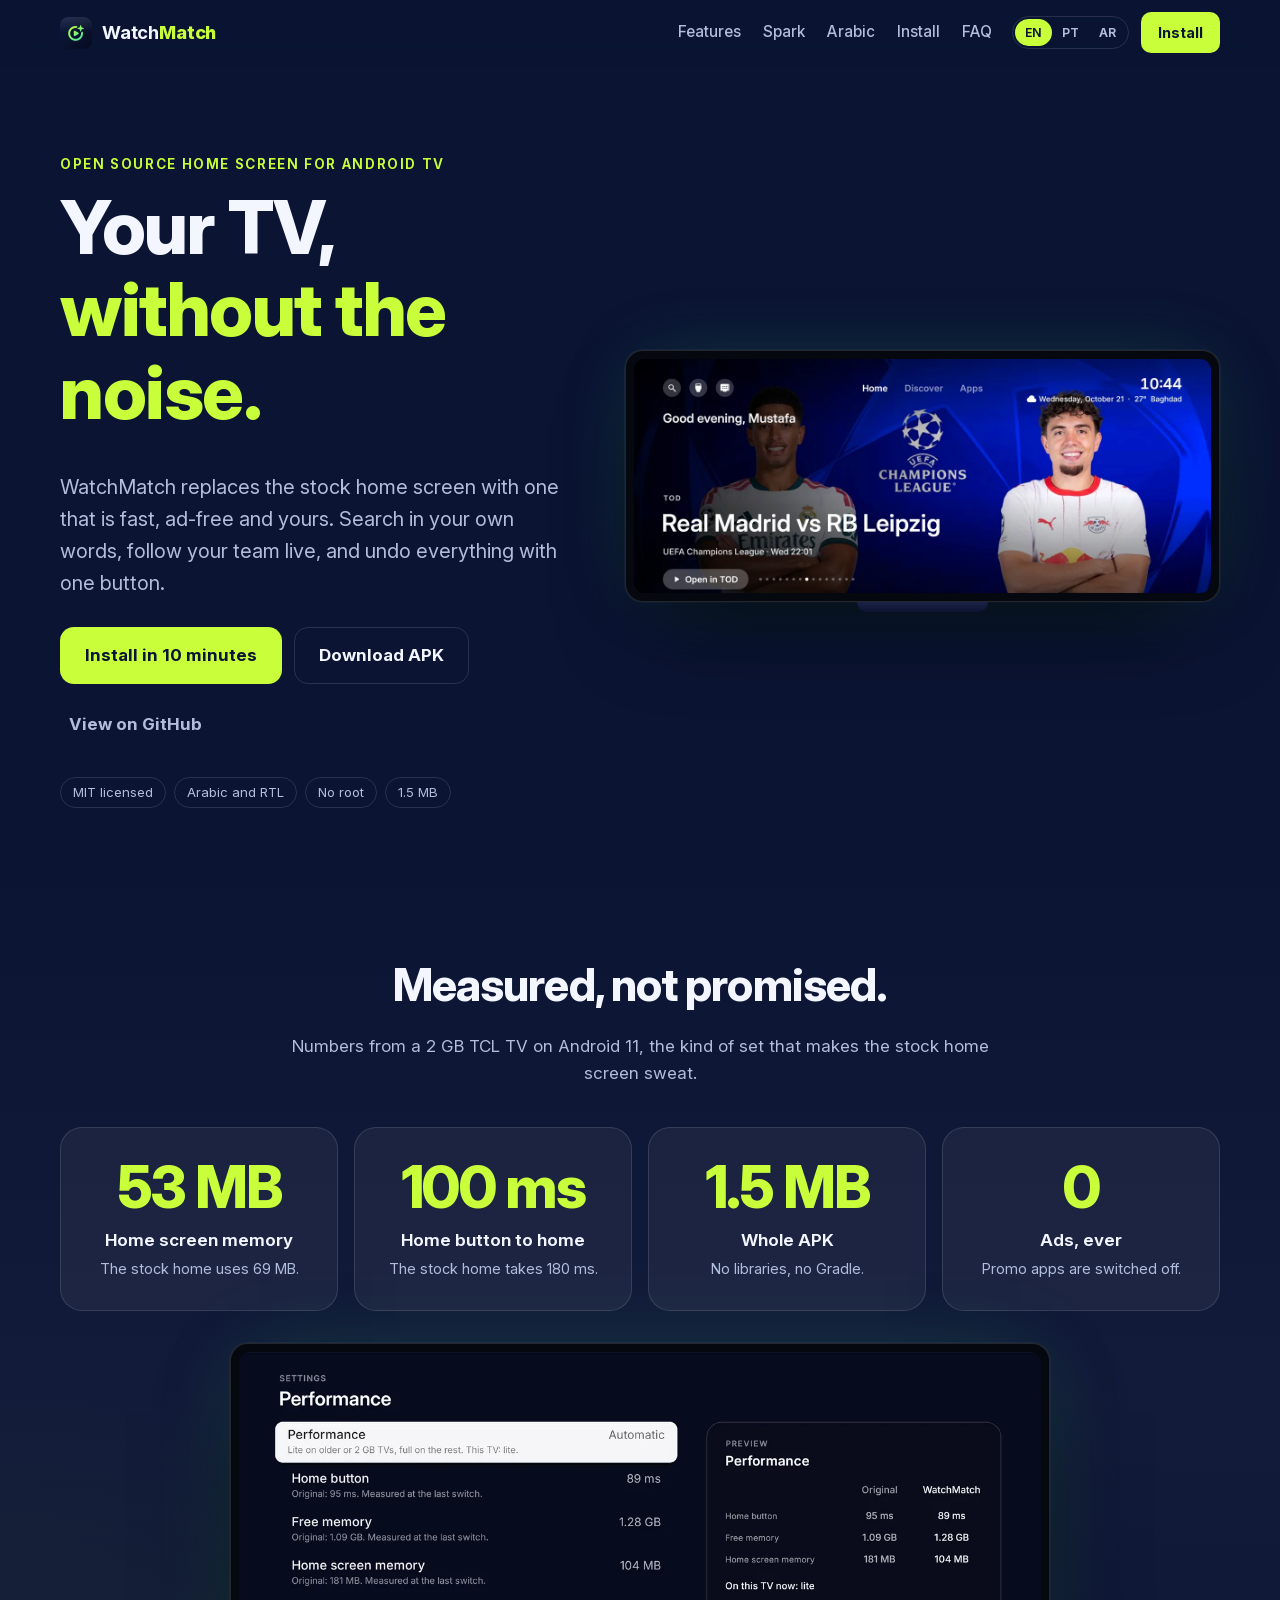
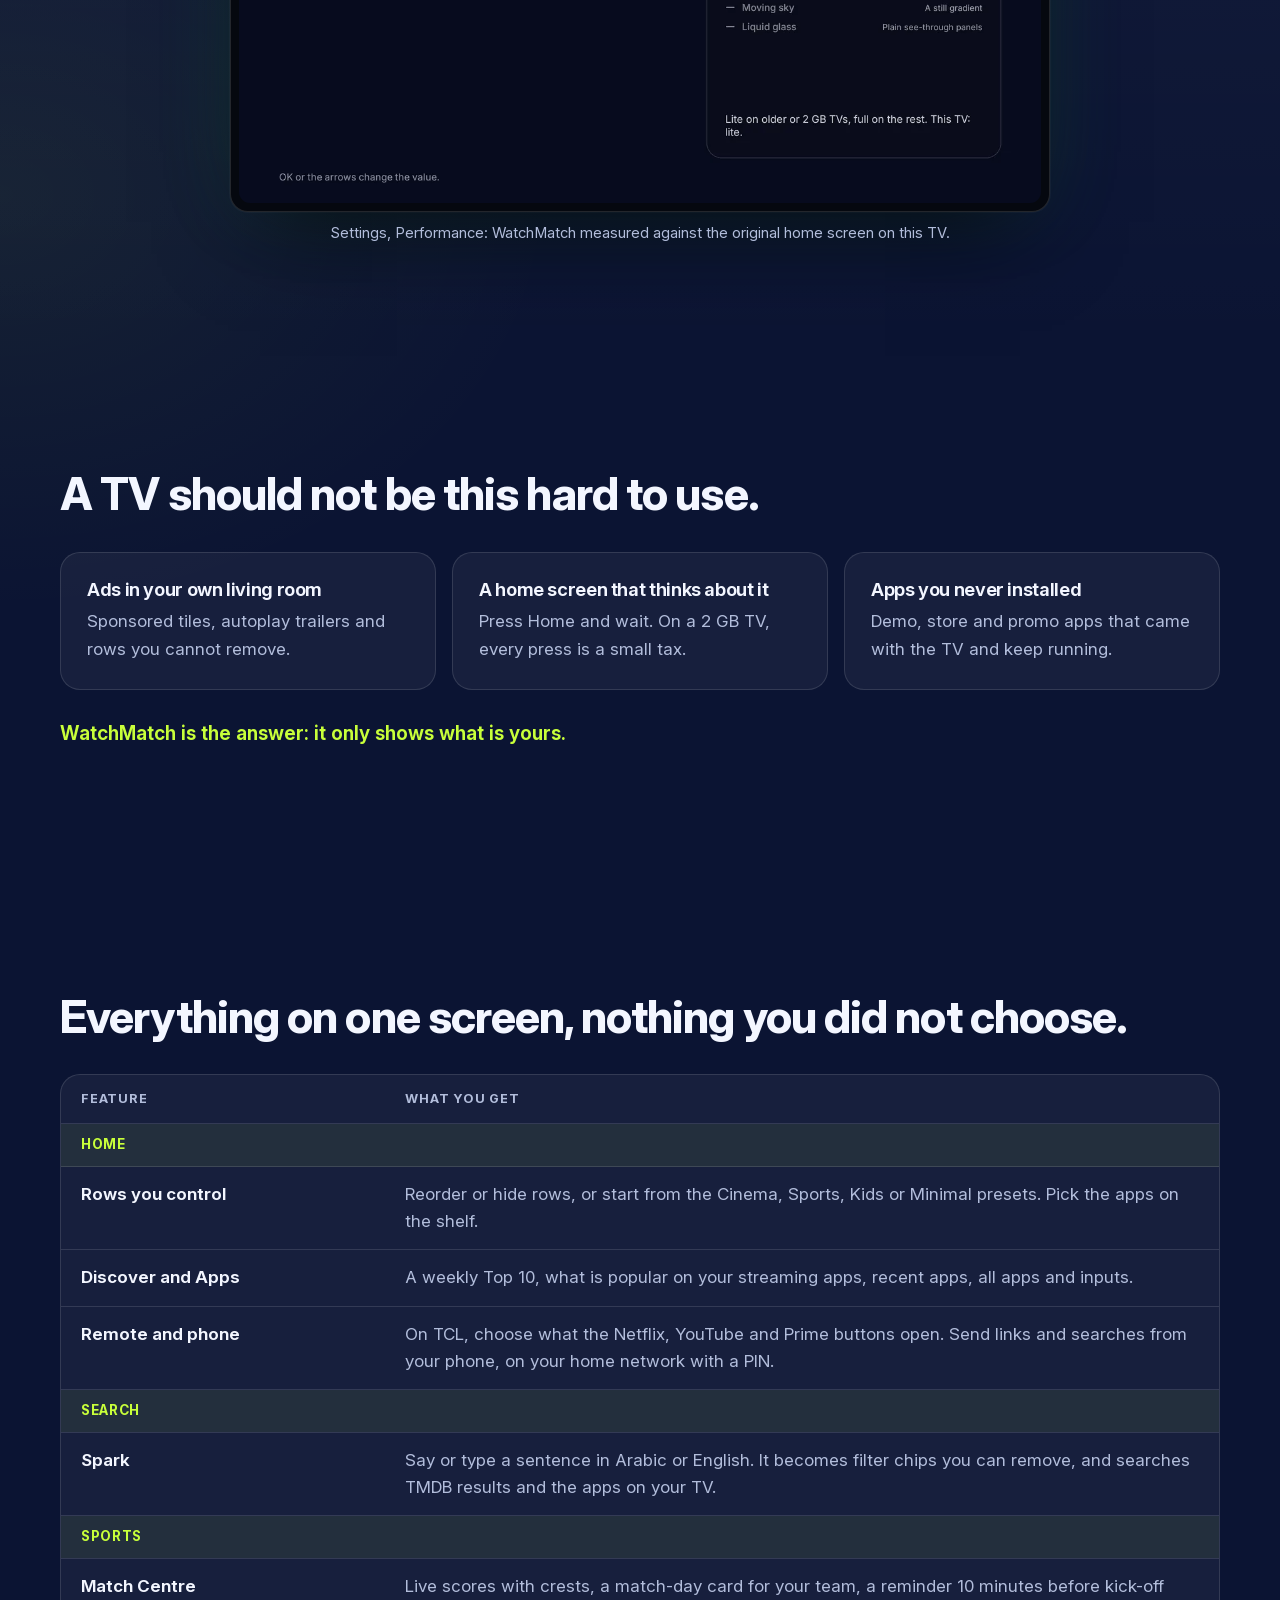
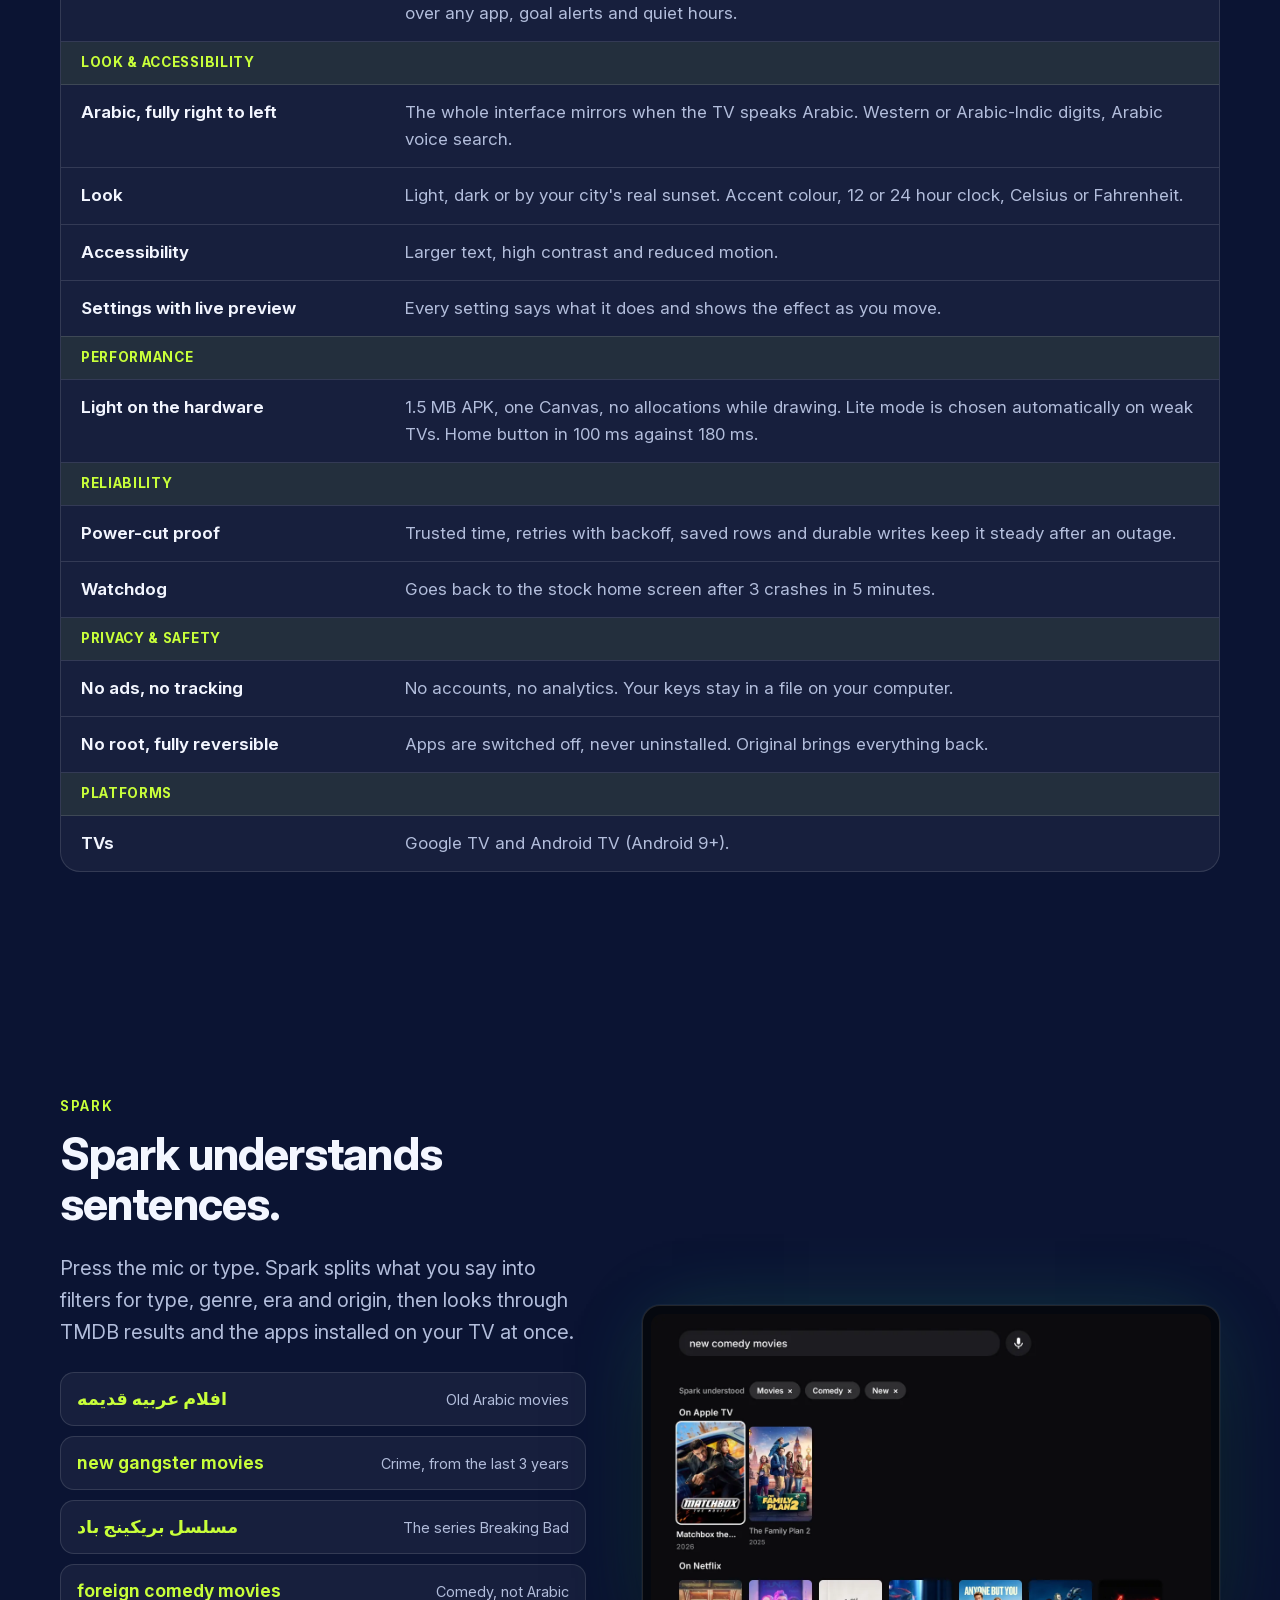
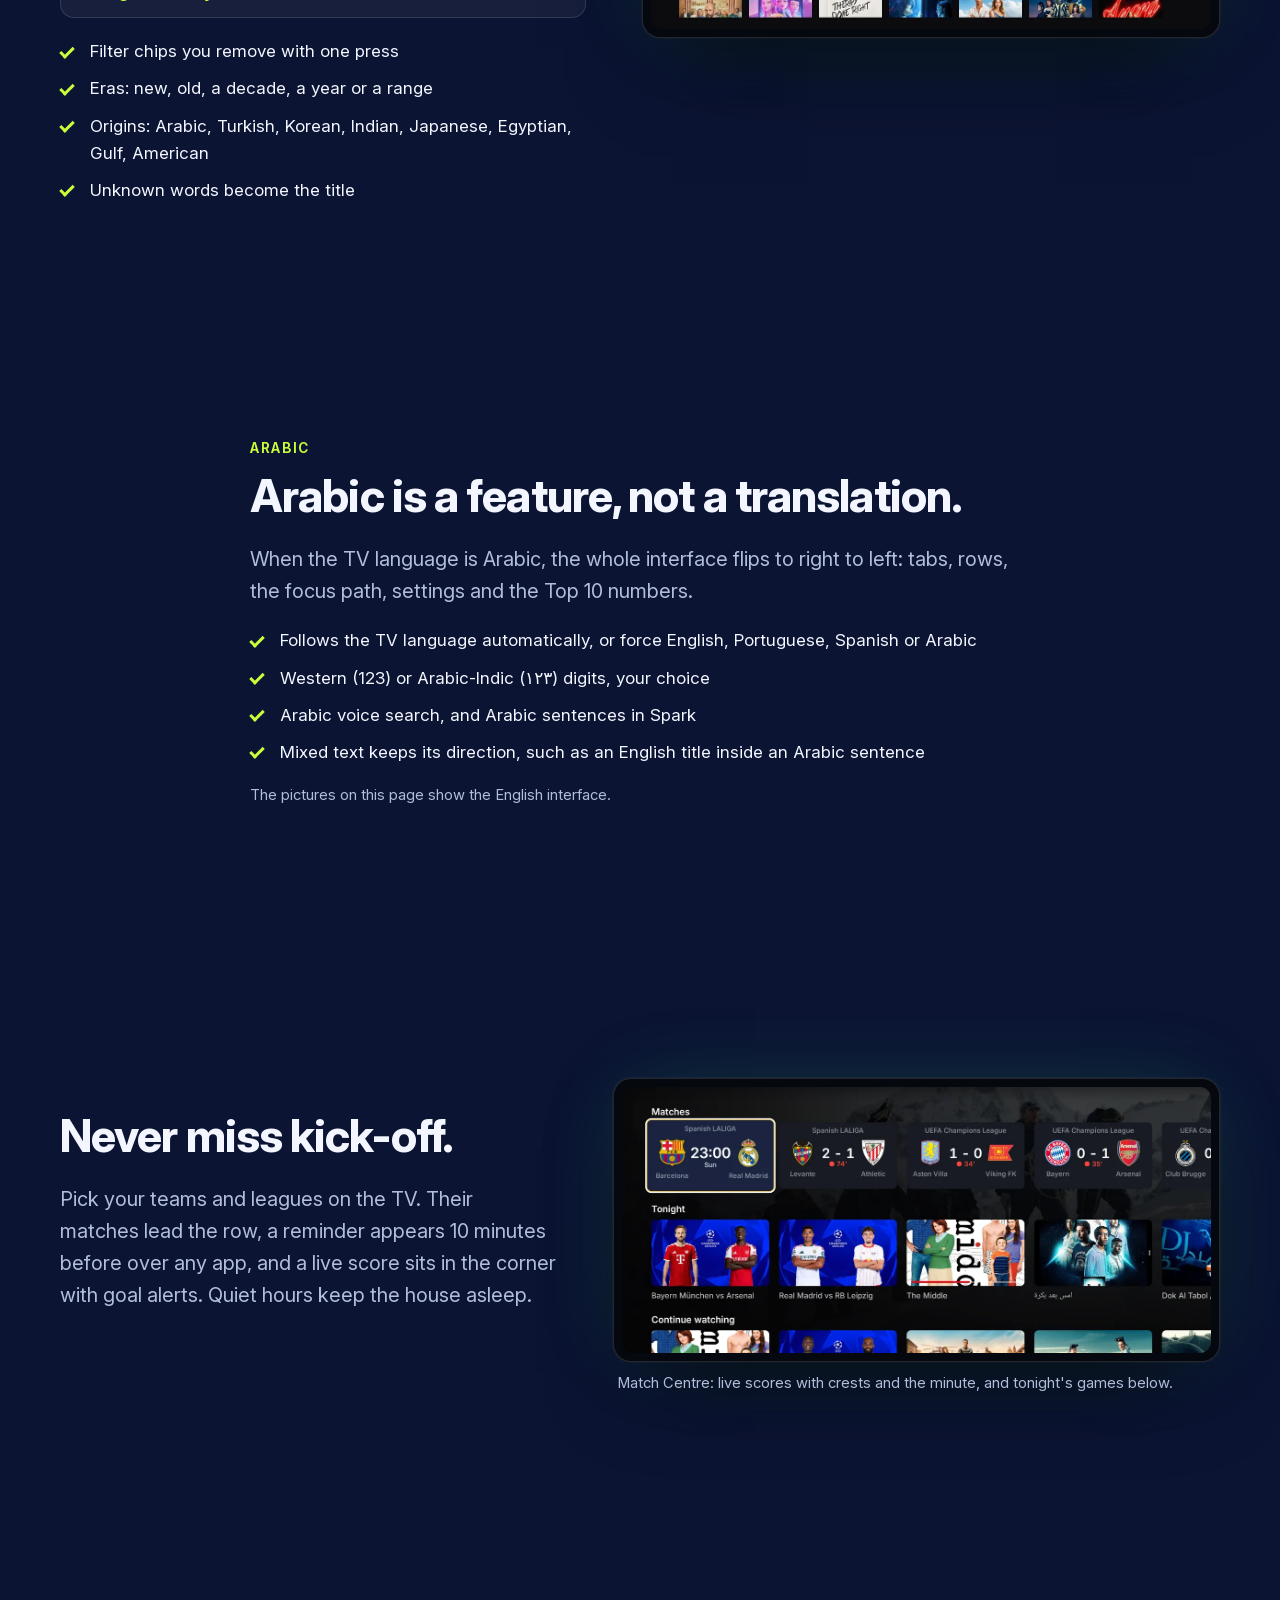
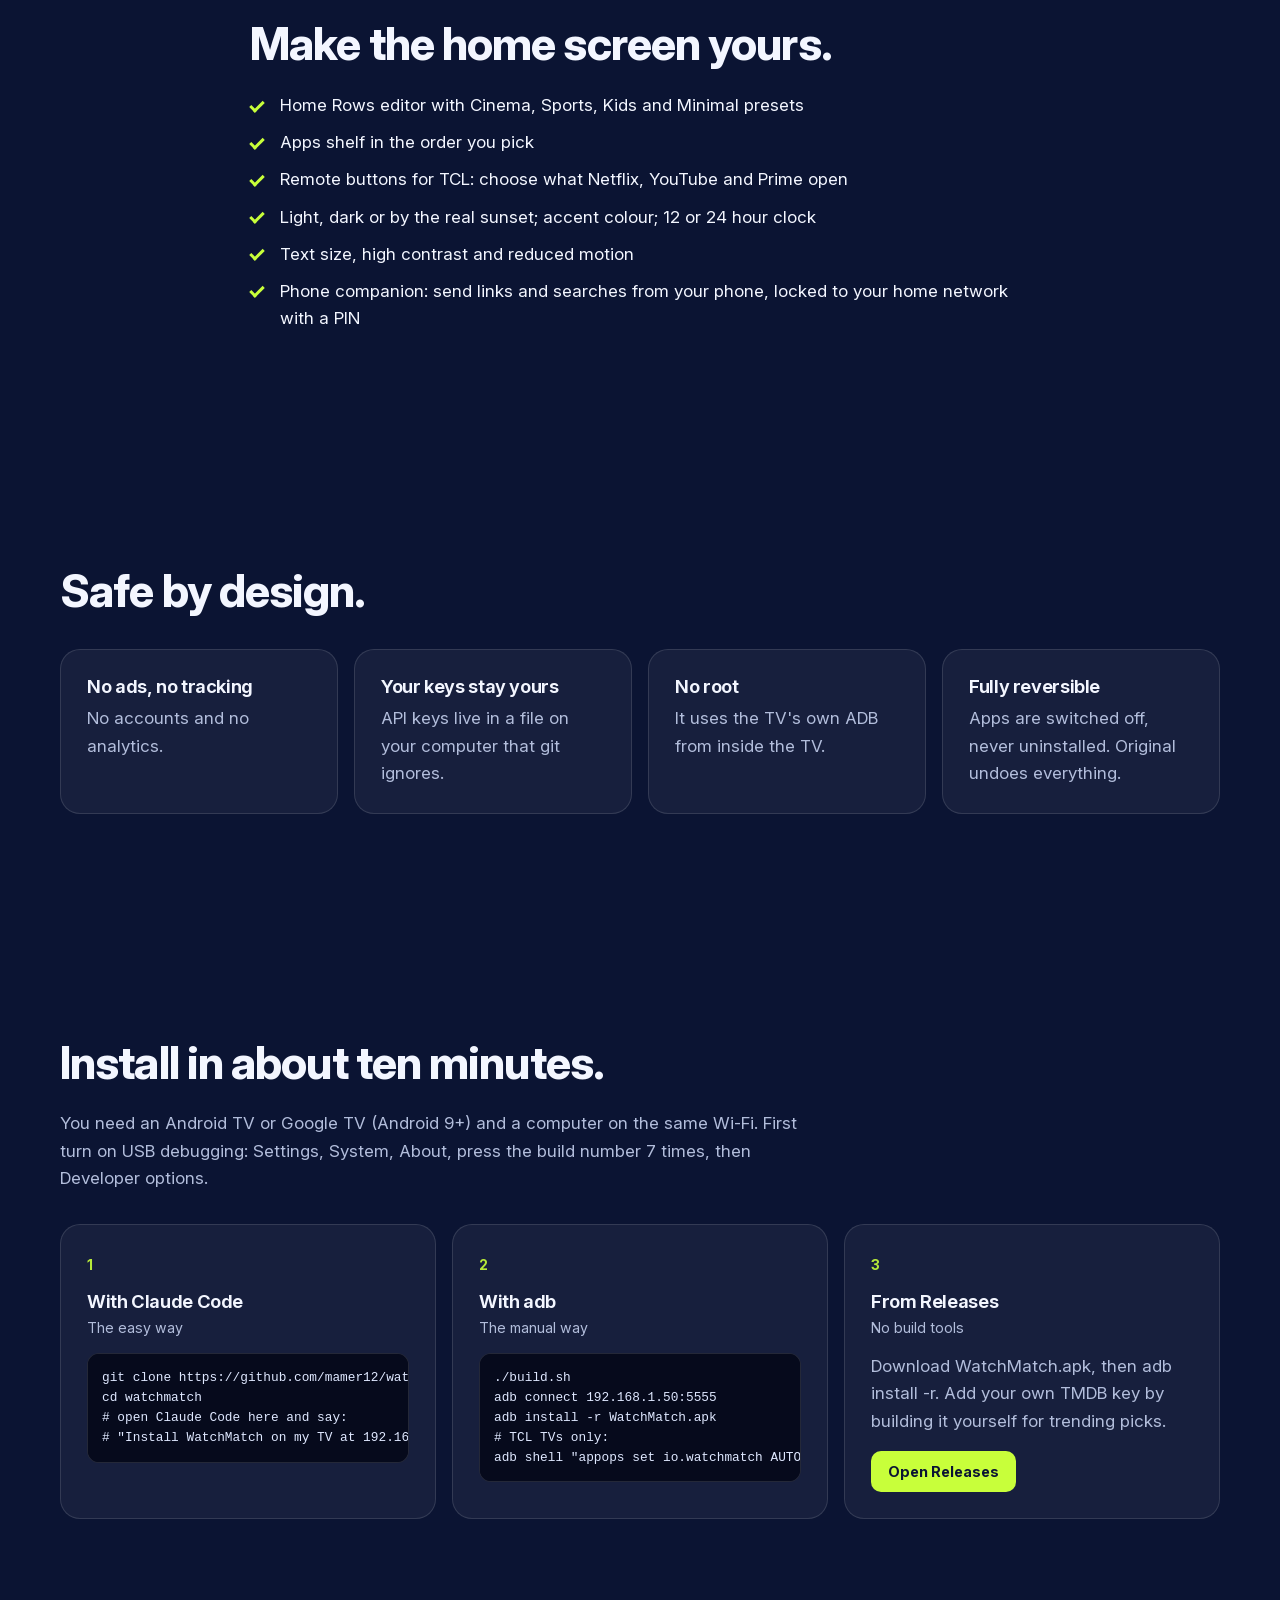
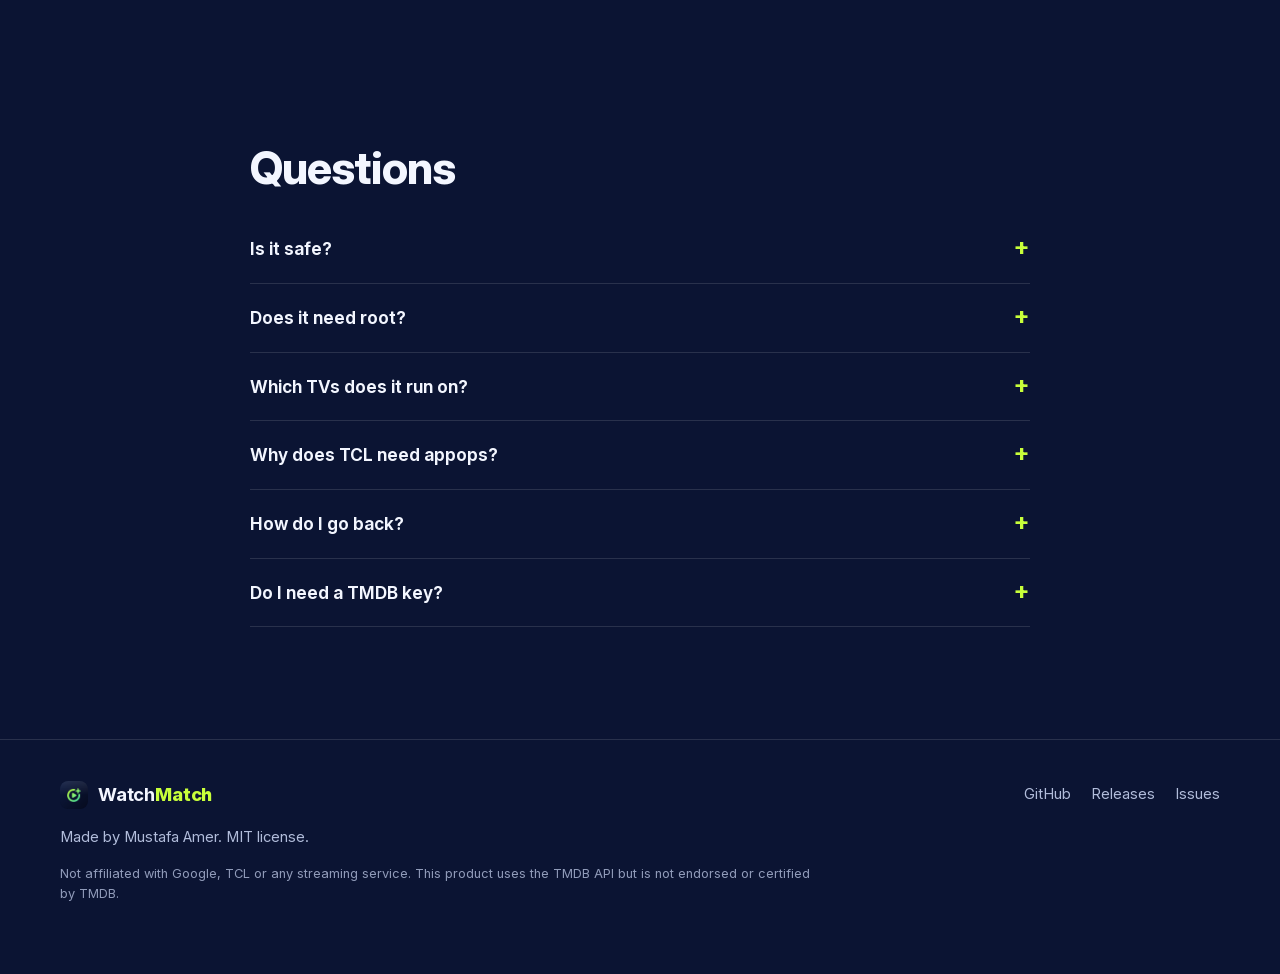
==== docs/index.html @ 1498c00e "WatchMatch A fast Android TV home screen with Spark voice search, Match Centre, Arabic right to left" ====
<!doctype html>
<html lang="en" dir="ltr">
<head>
  <meta charset="utf-8">
  <meta name="viewport" content="width=device-width, initial-scale=1, viewport-fit=cover">
  <script>
    // Pick the page for the visitor once; the EN/PT/AR switch in the menu is remembered and wins.
    (function () {
      var lang;
      try { lang = localStorage.getItem("lang"); } catch (e) {}
      if (!lang) {
        var zone = "", nav = (navigator.language || "").toLowerCase();
        try { zone = Intl.DateTimeFormat().resolvedOptions().timeZone || ""; } catch (e) {}
        var brazil = /^(America\/(Sao_Paulo|Rio_Branco|Manaus|Cuiaba|Campo_Grande|Porto_Velho|Boa_Vista|Belem|Fortaleza|Recife|Araguaina|Maceio|Bahia|Santarem|Noronha|Eirunepe)|Brazil\/)/.test(zone);
        lang = brazil || nav.indexOf("pt") === 0 ? "pt" : nav.indexOf("ar") === 0 ? "ar" : "en";
      }
      if (lang === "pt" || lang === "ar") location.replace(lang + "/" + location.search + location.hash);
    })();
  </script>
  <title>WatchMatch: the fast, ad-free home screen for your TV</title>
  <meta name="description" content="Open-source home screen for Android TV and Google TV, with Spark natural-language search in Arabic and English, a fully right-to-left Arabic interface, live match scores and no ads. One button to undo.">
  <link rel="canonical" href="https://mamer12.github.io/watchmatch/">
  <link rel="alternate" hreflang="en" href="https://mamer12.github.io/watchmatch/"><link rel="alternate" hreflang="pt-BR" href="https://mamer12.github.io/watchmatch/pt/"><link rel="alternate" hreflang="ar" href="https://mamer12.github.io/watchmatch/ar/"><link rel="alternate" hreflang="x-default" href="https://mamer12.github.io/watchmatch/">
  <meta name="theme-color" content="#0B1433">
  <meta property="og:type" content="website">
  <meta property="og:locale" content="en_US">
  <meta property="og:url" content="https://mamer12.github.io/watchmatch/">
  <meta property="og:title" content="WatchMatch">
  <meta property="og:description" content="No ads. Spark search in Arabic and English. Live match scores. A home screen that answers in 100 ms.">
  <meta property="og:image" content="https://mamer12.github.io/watchmatch/assets/og.jpg">
  <meta property="og:image:width" content="1200">
  <meta property="og:image:height" content="630">
  <meta name="twitter:card" content="summary_large_image">
  <meta name="twitter:title" content="WatchMatch">
  <meta name="twitter:description" content="No ads. Spark search in Arabic and English. Live match scores. A home screen that answers in 100 ms.">
  <meta name="twitter:image" content="https://mamer12.github.io/watchmatch/assets/og.jpg">
  <link rel="icon" type="image/png" href="assets/favicon-64.png">
  <link rel="apple-touch-icon" href="assets/apple-touch-icon.png">
  <link rel="preload" href="assets/fonts/InterVariable.ttf" as="font" type="font/ttf" crossorigin>
  <link rel="preload" as="image" href="assets/media/home.webp" type="image/webp">
  <link rel="stylesheet" href="styles.css">
</head>
<body>
<a class="skip" href="#main">Skip to content</a>
<header class="nav" id="nav">
  <a class="brand" href="#top" aria-label="WatchMatch"><img src="assets/icon-512.png" alt="" width="32" height="32"><span>Watch<b>Match</b></span></a>
  <nav class="links" aria-label="Features"><a href="#features">Features</a><a href="#spark">Spark</a><a href="#arabic">Arabic</a><a href="#install">Install</a><a href="#faq">FAQ</a></nav>
  <div class="nav-end">
    <div class="langs" role="group" aria-label="Language"><a href="./" hreflang="en" lang="en" data-lang="en" aria-label="English" aria-current="true">EN</a><a href="pt/" hreflang="pt-BR" lang="pt-BR" data-lang="pt" aria-label="Português">PT</a><a href="ar/" hreflang="ar" lang="ar" data-lang="ar" aria-label="العربية">AR</a></div>
    <a class="btn btn-sm" href="#install">Install</a>
  </div>
</header>
<main id="main">
<section class="hero" id="top">
  <div class="wrap hero-grid">
    <div class="hero-copy">
      <p class="eyebrow">Open source home screen for Android TV</p>
      <h1>Your TV, <span class="lime">without the noise.</span></h1>
      <p class="lead">WatchMatch replaces the stock home screen with one that is fast, ad-free and yours. Search in your own words, follow your team live, and undo everything with one button.</p>
      <div class="cta">
        <a class="btn" href="#install">Install in 10 minutes</a>
        <a class="btn btn-ghost" href="https://github.com/mamer12/watchmatch/releases">Download APK</a>
        <a class="btn btn-link" href="https://github.com/mamer12/watchmatch">View on GitHub</a>
      </div>
      <ul class="badges"><li>MIT licensed</li><li>Arabic and RTL</li><li>No root</li><li>1.5 MB</li></ul>
    </div>
    <div class="hero-shot" data-reveal><figure class="tv tv-hero"><div class="tv-bezel"><video class="shot" src="assets/media/tour.mp4" poster="assets/media/home.webp" width="1280" height="720" autoplay muted loop playsinline preload="metadata" aria-label="A tour of WatchMatch: the home screen, Discover, Apps, Spark search and Settings (English interface shown)"></video></div><span class="tv-stand" aria-hidden="true"></span></figure></div>
  </div>
</section>

<section class="stats" aria-labelledby="stats-h">
  <div class="wrap">
    <h2 id="stats-h">Measured, not promised.</h2>
    <p class="sub">Numbers from a 2 GB TCL TV on Android 11, the kind of set that makes the stock home screen sweat.</p>
    <div class="stat-grid"><div class="stat" data-reveal><b>53 MB</b><span>Home screen memory</span><small>The stock home uses 69 MB.</small></div><div class="stat" data-reveal><b>100 ms</b><span>Home button to home</span><small>The stock home takes 180 ms.</small></div><div class="stat" data-reveal><b>1.5 MB</b><span>Whole APK</span><small>No libraries, no Gradle.</small></div><div class="stat" data-reveal><b>0</b><span>Ads, ever</span><small>Promo apps are switched off.</small></div></div>
    <figure class="fig" data-reveal><div class="tv-bezel"><img class="shot" src="assets/media/settings-performance.webp" width="1280" height="720" alt="WatchMatch Settings, Performance page comparing Home button time and memory with the original home screen" loading="lazy" decoding="async"></div><figcaption>Settings, Performance: WatchMatch measured against the original home screen on this TV.</figcaption></figure>
  </div>
</section>

<section class="why">
  <div class="wrap">
    <h2>A TV should not be this hard to use.</h2>
    <div class="cards3"><div class="card" data-reveal><h3>Ads in your own living room</h3><p>Sponsored tiles, autoplay trailers and rows you cannot remove.</p></div><div class="card" data-reveal><h3>A home screen that thinks about it</h3><p>Press Home and wait. On a 2 GB TV, every press is a small tax.</p></div><div class="card" data-reveal><h3>Apps you never installed</h3><p>Demo, store and promo apps that came with the TV and keep running.</p></div></div>
    <p class="why-end">WatchMatch is the answer: it only shows what is yours.</p>
  </div>
</section>

<section id="features" class="features">
  <div class="wrap">
    <h2>Everything on one screen, nothing you did not choose.</h2>
    <div class="ft-wrap" data-reveal><table class="ft"><thead><tr><th scope="col">Feature</th><th scope="col">What you get</th></tr></thead><tbody><tr class="grp"><th colspan="2" scope="colgroup">Home</th></tr><tr><th scope="row">Rows you control</th><td>Reorder or hide rows, or start from the Cinema, Sports, Kids or Minimal presets. Pick the apps on the shelf.</td></tr><tr><th scope="row">Discover and Apps</th><td>A weekly Top 10, what is popular on your streaming apps, recent apps, all apps and inputs.</td></tr><tr><th scope="row">Remote and phone</th><td>On TCL, choose what the Netflix, YouTube and Prime buttons open. Send links and searches from your phone, on your home network with a PIN.</td></tr><tr class="grp"><th colspan="2" scope="colgroup">Search</th></tr><tr><th scope="row">Spark</th><td>Say or type a sentence in Arabic or English. It becomes filter chips you can remove, and searches TMDB results and the apps on your TV.</td></tr><tr class="grp"><th colspan="2" scope="colgroup">Sports</th></tr><tr><th scope="row">Match Centre</th><td>Live scores with crests, a match-day card for your team, a reminder 10 minutes before kick-off over any app, goal alerts and quiet hours.</td></tr><tr class="grp"><th colspan="2" scope="colgroup">Look &amp; accessibility</th></tr><tr><th scope="row">Arabic, fully right to left</th><td>The whole interface mirrors when the TV speaks Arabic. Western or Arabic-Indic digits, Arabic voice search.</td></tr><tr><th scope="row">Look</th><td>Light, dark or by your city&#x27;s real sunset. Accent colour, 12 or 24 hour clock, Celsius or Fahrenheit.</td></tr><tr><th scope="row">Accessibility</th><td>Larger text, high contrast and reduced motion.</td></tr><tr><th scope="row">Settings with live preview</th><td>Every setting says what it does and shows the effect as you move.</td></tr><tr class="grp"><th colspan="2" scope="colgroup">Performance</th></tr><tr><th scope="row">Light on the hardware</th><td>1.5 MB APK, one Canvas, no allocations while drawing. Lite mode is chosen automatically on weak TVs. Home button in 100 ms against 180 ms.</td></tr><tr class="grp"><th colspan="2" scope="colgroup">Reliability</th></tr><tr><th scope="row">Power-cut proof</th><td>Trusted time, retries with backoff, saved rows and durable writes keep it steady after an outage.</td></tr><tr><th scope="row">Watchdog</th><td>Goes back to the stock home screen after 3 crashes in 5 minutes.</td></tr><tr class="grp"><th colspan="2" scope="colgroup">Privacy &amp; safety</th></tr><tr><th scope="row">No ads, no tracking</th><td>No accounts, no analytics. Your keys stay in a file on your computer.</td></tr><tr><th scope="row">No root, fully reversible</th><td>Apps are switched off, never uninstalled. Original brings everything back.</td></tr><tr class="grp"><th colspan="2" scope="colgroup">Platforms</th></tr><tr><th scope="row">TVs</th><td>Google TV and Android TV (Android 9+).</td></tr></tbody></table></div>
  </div>
</section>



<section id="spark" class="spark">
  <div class="wrap two">
    <div>
      <p class="eyebrow">Spark</p>
      <h2>Spark understands sentences.</h2>
      <p class="lead">Press the mic or type. Spark splits what you say into filters for type, genre, era and origin, then looks through TMDB results and the apps installed on your TV at once.</p>
      <ul class="examples"><li data-reveal><q dir="auto">افلام عربيه قديمه</q><span>Old Arabic movies</span></li><li data-reveal><q dir="auto">new gangster movies</q><span>Crime, from the last 3 years</span></li><li data-reveal><q dir="auto">مسلسل بريكينج باد</q><span>The series Breaking Bad</span></li><li data-reveal><q dir="auto">foreign comedy movies</q><span>Comedy, not Arabic</span></li></ul>
      <ul class="ticks"><li>Filter chips you remove with one press</li><li>Eras: new, old, a decade, a year or a range</li><li>Origins: Arabic, Turkish, Korean, Indian, Japanese, Egyptian, Gulf, American</li><li>Unknown words become the title</li></ul>
    </div>
    <div><figure class="fig" data-reveal><div class="tv-bezel"><img class="shot" src="assets/media/spark.webp" width="1280" height="720" alt="Spark turning the sentence new comedy movies into Movies, Comedy and New chips, with results on Apple TV and Netflix (English interface shown)" loading="lazy" decoding="async"></div></figure></div>
  </div>
</section>

<section id="arabic" class="arabic">
  <div class="wrap narrow">
    <p class="eyebrow">Arabic</p>
    <h2>Arabic is a feature, not a translation.</h2>
    <p class="lead">When the TV language is Arabic, the whole interface flips to right to left: tabs, rows, the focus path, settings and the Top 10 numbers.</p>
    <ul class="ticks"><li>Follows the TV language automatically, or force English, Portuguese, Spanish or Arabic</li><li>Western (123) or Arabic-Indic (١٢٣) digits, your choice</li><li>Arabic voice search, and Arabic sentences in Spark</li><li>Mixed text keeps its direction, such as an English title inside an Arabic sentence</li></ul>
    <p class="note">The pictures on this page show the English interface.</p>
  </div>
</section>

<section class="two-cols sports">
  <div class="wrap two flip2">
    <div><h2>Never miss kick-off.</h2><p class="lead">Pick your teams and leagues on the TV. Their matches lead the row, a reminder appears 10 minutes before over any app, and a live score sits in the corner with goal alerts. Quiet hours keep the house asleep.</p></div>
    <div><figure class="fig" data-reveal><div class="tv-bezel"><img class="shot" src="assets/media/matches.webp" width="1280" height="577" alt="Match Centre row with live scores and crests, and tonight&#x27;s games below (English interface shown)" loading="lazy" decoding="async"></div><figcaption>Match Centre: live scores with crests and the minute, and tonight&#x27;s games below.</figcaption></figure></div>
  </div>
</section>

<section class="control">
  <div class="wrap narrow"><h2>Make the home screen yours.</h2><ul class="ticks"><li>Home Rows editor with Cinema, Sports, Kids and Minimal presets</li><li>Apps shelf in the order you pick</li><li>Remote buttons for TCL: choose what Netflix, YouTube and Prime open</li><li>Light, dark or by the real sunset; accent colour; 12 or 24 hour clock</li><li>Text size, high contrast and reduced motion</li><li>Phone companion: send links and searches from your phone, locked to your home network with a PIN</li></ul></div>
</section>

<section class="privacy">
  <div class="wrap">
    <h2>Safe by design.</h2>
    <div class="grid4"><div class="card" data-reveal><h3>No ads, no tracking</h3><p>No accounts and no analytics.</p></div><div class="card" data-reveal><h3>Your keys stay yours</h3><p>API keys live in a file on your computer that git ignores.</p></div><div class="card" data-reveal><h3>No root</h3><p>It uses the TV&#x27;s own ADB from inside the TV.</p></div><div class="card" data-reveal><h3>Fully reversible</h3><p>Apps are switched off, never uninstalled. Original undoes everything.</p></div></div>
  </div>
</section>

<section id="install" class="install">
  <div class="wrap">
    <h2>Install in about ten minutes.</h2>
    <p class="sub">You need an Android TV or Google TV (Android 9+) and a computer on the same Wi-Fi. First turn on USB debugging: Settings, System, About, press the build number 7 times, then Developer options.</p>
    <div class="cards3 paths"><div class="card path" data-reveal><span class="num">1</span><h3>With Claude Code</h3><small>The easy way</small><pre dir="ltr"><code>git clone https://github.com/mamer12/watchmatch
cd watchmatch
# open Claude Code here and say:
# &quot;Install WatchMatch on my TV at 192.168.1.50. I live in Baghdad.&quot;</code></pre></div><div class="card path" data-reveal><span class="num">2</span><h3>With adb</h3><small>The manual way</small><pre dir="ltr"><code>./build.sh
adb connect 192.168.1.50:5555
adb install -r WatchMatch.apk
# TCL TVs only:
adb shell &quot;appops set io.watchmatch AUTO_START allow || appops set io.watchmatch APP_AUTO_START allow&quot;</code></pre></div><div class="card path" data-reveal><span class="num">3</span><h3>From Releases</h3><small>No build tools</small><p>Download WatchMatch.apk, then adb install -r. Add your own TMDB key by building it yourself for trending picks.</p><a class="btn btn-sm" href="https://github.com/mamer12/watchmatch/releases">Open Releases</a></div></div>
  </div>
</section>

<section id="faq" class="faq">
  <div class="wrap narrow">
    <h2>Questions</h2>
    <details><summary>Is it safe?</summary><p>It never uninstalls anything, keeps picture, sound, inputs and Google services on a protected list, and is fully undoable. The code is open for you to read.</p></details><details><summary>Does it need root?</summary><p>No. After you allow debugging once, the app uses the TV&#x27;s own ADB over 127.0.0.1.</p></details><details><summary>Which TVs does it run on?</summary><p>Google TV and Android TV from Android 9: TCL, Sony, Hisense, Philips, Xiaomi, Chromecast with Google TV, Google TV Streamer, onn 4K and NVIDIA Shield.</p></details><details><summary>Why does TCL need appops?</summary><p>TCL blocks background services by default, so the home switch and the safety watchdog would never run. Two appops lines allow them.</p></details><details><summary>How do I go back?</summary><p>Open WatchMatch, then Home Screen, then Original. Everything returns as it was. After three crashes in five minutes it goes back by itself.</p></details><details><summary>Do I need a TMDB key?</summary><p>Only for trending picks and screensaver photos. It is free and takes two minutes.</p></details>
  </div>
</section>
</main>
<footer class="foot">
  <div class="wrap">
    <div class="foot-row">
      <a class="brand" href="#top"><img src="assets/icon-512.png" alt="" width="28" height="28"><span>Watch<b>Match</b></span></a>
      <nav aria-label="GitHub"><a href="https://github.com/mamer12/watchmatch">GitHub</a><a href="https://github.com/mamer12/watchmatch/releases">Releases</a><a href="https://github.com/mamer12/watchmatch/issues">Issues</a></nav>
    </div>
    <p>Made by Mustafa Amer. MIT license.</p>
    <p class="fine">Not affiliated with Google, TCL or any streaming service. This product uses the TMDB API but is not endorsed or certified by TMDB.</p>
  </div>
</footer>
<script src="app.js" defer></script>
</body>
</html>
---- docs/styles.css ----
@font-face {
  font-family: "Inter";
  src: url("assets/fonts/InterVariable.ttf") format("truetype");
  font-weight: 100 900;
  font-display: swap;
}

:root {
  --bg: #0b1433;
  --bg-2: #0f1b42;
  --card: rgba(255, 255, 255, 0.05);
  --card-2: rgba(255, 255, 255, 0.09);
  --line: rgba(255, 255, 255, 0.12);
  --ink: #f3f6ff;
  --muted: #b2bddb;
  --lime: #c8ff3a;
  --lime-ink: #0b1433;
  --green: #35e08a;
  --max: 1160px;
  --ease: cubic-bezier(0.16, 1, 0.3, 1);
  color-scheme: dark;
}

*, *::before, *::after { box-sizing: border-box; }
html { scroll-behavior: smooth; scroll-padding-top: 76px; -webkit-text-size-adjust: 100%; }
body {
  margin: 0;
  background: var(--bg);
  color: var(--ink);
  font-family: "Inter", "Noto Sans Arabic", "Segoe UI", Tahoma, system-ui, sans-serif;
  font-size: 17px;
  line-height: 1.6;
  -webkit-font-smoothing: antialiased;
  background-image: radial-gradient(900px 500px at 80% -5%, rgba(53, 224, 138, 0.14), transparent 70%),
    radial-gradient(800px 600px at 0% 20%, rgba(200, 255, 58, 0.06), transparent 70%);
  background-repeat: no-repeat;
}
img { max-width: 100%; height: auto; display: block; }
a { color: inherit; }
h1, h2, h3 { line-height: 1.12; margin: 0 0 0.5em; letter-spacing: -0.02em; }
:lang(ar) h1, :lang(ar) h2, :lang(ar) h3 { letter-spacing: 0; line-height: 1.3; }
h1 { font-size: clamp(2.5rem, 6vw, 4.6rem); font-weight: 800; }
h2 { font-size: clamp(1.8rem, 3.6vw, 2.8rem); font-weight: 750; }
h3 { font-size: 1.15rem; font-weight: 650; }
p { margin: 0 0 1em; }
.wrap { width: min(var(--max), 100% - 32px); margin-inline: auto; }
.narrow { max-width: 780px; }
section { padding: clamp(56px, 9vw, 112px) 0; }
.lime { color: var(--lime); }
.eyebrow { color: var(--lime); font-weight: 650; font-size: 0.85rem; letter-spacing: 0.12em; text-transform: uppercase; margin-bottom: 0.8em; }
:lang(ar) .eyebrow { letter-spacing: 0; }
.lead { font-size: clamp(1.05rem, 1.6vw, 1.25rem); color: var(--muted); max-width: 40em; }
.sub { color: var(--muted); max-width: 44em; }

.skip { position: absolute; inset-inline-start: 12px; top: -60px; background: var(--lime); color: var(--lime-ink); padding: 8px 14px; border-radius: 8px; z-index: 100; font-weight: 650; }
.skip:focus { top: 10px; }
:focus-visible { outline: 3px solid var(--lime); outline-offset: 3px; border-radius: 6px; }

/* nav */
.nav { position: sticky; top: 0; z-index: 50; display: flex; align-items: center; gap: 20px; padding: 12px max(16px, calc((100% - var(--max)) / 2)); background: rgba(11, 20, 51, 0.72); backdrop-filter: blur(14px); -webkit-backdrop-filter: blur(14px); border-bottom: 1px solid transparent; transition: border-color 0.3s; }
.nav.scrolled { border-color: var(--line); }
.brand { display: inline-flex; align-items: center; gap: 10px; text-decoration: none; font-weight: 700; font-size: 1.15rem; letter-spacing: -0.01em; direction: ltr; }
.brand img { border-radius: 8px; }
.brand b { color: var(--lime); font-weight: 800; }
.links { display: flex; gap: 22px; margin-inline-start: auto; }
.links a { text-decoration: none; color: var(--muted); font-size: 0.95rem; font-weight: 500; transition: color 0.2s; }
.links a:hover { color: var(--ink); }
.nav-end { display: flex; align-items: center; gap: 12px; }
.langs { display: inline-flex; border: 1px solid var(--line); border-radius: 999px; padding: 2px; }
.langs a { text-decoration: none; font-size: 0.75rem; font-weight: 650; padding: 4px 10px; border-radius: 999px; color: var(--muted); }
.langs a[aria-current] { background: var(--lime); color: var(--lime-ink); }

/* buttons */
.btn { display: inline-flex; align-items: center; justify-content: center; gap: 8px; padding: 14px 24px; border-radius: 14px; background: var(--lime); color: var(--lime-ink); font-weight: 700; text-decoration: none; border: 1px solid transparent; transition: transform 0.25s var(--ease), box-shadow 0.25s; }
.btn:hover { transform: translateY(-2px); box-shadow: 0 10px 30px -8px rgba(200, 255, 58, 0.55); }
.btn-sm { padding: 8px 16px; border-radius: 10px; font-size: 0.9rem; }
.btn-ghost { background: transparent; color: var(--ink); border-color: var(--line); }
.btn-ghost:hover { box-shadow: none; background: var(--card-2); }
.btn-link { background: transparent; color: var(--muted); padding-inline: 8px; }
.btn-link:hover { box-shadow: none; color: var(--ink); }

/* hero */
.hero { padding-top: clamp(40px, 7vw, 88px); padding-bottom: 40px; }
.hero-grid { display: grid; grid-template-columns: minmax(0, 1fr) minmax(0, 1.15fr); gap: 48px; align-items: center; }
.cta { display: flex; flex-wrap: wrap; gap: 12px; margin: 28px 0 24px; align-items: center; }
.badges { list-style: none; padding: 0; margin: 0; display: flex; flex-wrap: wrap; gap: 8px; }
.badges li { border: 1px solid var(--line); border-radius: 999px; padding: 4px 12px; font-size: 0.82rem; color: var(--muted); }

/* TV frame */
.tv { margin: 0; }
.tv-bezel { background: #05080f; padding: 8px; border-radius: 18px; border: 1px solid var(--line); box-shadow: 0 40px 90px -30px rgba(0, 0, 0, 0.8), 0 0 0 1px rgba(255, 255, 255, 0.04), 0 0 80px -20px rgba(53, 224, 138, 0.25); }
.tv-bezel .shot { border-radius: 11px; width: 100%; }
.tv-stand { display: block; width: 22%; height: 10px; margin: 0 auto; background: linear-gradient(#1a2347, #0d1330); border-radius: 0 0 10px 10px; }

/* stats */
.stats { background: linear-gradient(180deg, transparent, rgba(255, 255, 255, 0.03), transparent); text-align: center; }
.stats .sub { margin-inline: auto; }
.stat-grid { display: grid; grid-template-columns: repeat(4, minmax(0, 1fr)); gap: 16px; margin-top: 40px; }
.stat { background: var(--card); border: 1px solid var(--line); border-radius: 22px; padding: 28px 16px; }
.stat b { display: block; font-size: clamp(2.4rem, 5vw, 3.6rem); font-weight: 800; color: var(--lime); letter-spacing: -0.03em; line-height: 1.1; direction: ltr; }
.stat span { display: block; font-weight: 650; margin-top: 8px; }
.stat small { color: var(--muted); font-size: 0.9rem; }

/* cards */
.card { background: var(--card); border: 1px solid var(--line); border-radius: 20px; padding: 26px; }
.card p { color: var(--muted); margin: 0; }
.cards3 { display: grid; grid-template-columns: repeat(3, minmax(0, 1fr)); gap: 16px; margin-top: 32px; }
.grid4 { display: grid; grid-template-columns: repeat(4, minmax(0, 1fr)); gap: 16px; margin-top: 32px; }
.why-end { margin-top: 28px; font-size: 1.2rem; font-weight: 650; color: var(--lime); }
.feat .num, .path .num { display: inline-block; color: var(--lime); font-weight: 700; font-size: 0.85rem; margin-bottom: 14px; opacity: 0.9; }
.card.big { padding: clamp(24px, 4vw, 44px); }
.card.big h2 { font-size: clamp(1.5rem, 2.6vw, 2.1rem); }
.cols { display: grid; grid-template-columns: minmax(0, 1fr) minmax(0, 1fr); gap: 16px; }

/* gallery */
.gal { display: grid; grid-template-columns: minmax(0, 1fr) minmax(0, 1fr); gap: 28px; margin-top: 32px; }
.gal figure { margin: 0; }
.gal figcaption { color: var(--muted); font-size: 0.92rem; margin-top: 10px; padding-inline: 4px; }

/* two column blocks */
.two { display: grid; grid-template-columns: minmax(0, 1fr) minmax(0, 1.1fr); gap: 56px; align-items: center; }
.two.flip { grid-template-columns: minmax(0, 0.8fr) minmax(0, 1.2fr); }
.ticks { list-style: none; padding: 0; margin: 20px 0 0; }
.ticks li { position: relative; padding-inline-start: 30px; margin-bottom: 10px; color: var(--ink); }
.ticks li::before { content: ""; position: absolute; inset-inline-start: 0; top: 0.5em; width: 14px; height: 8px; border-inline-start: 3px solid var(--lime); border-bottom: 3px solid var(--lime); transform: rotate(-45deg); }
:lang(ar) .ticks li::before { transform: rotate(45deg); }
.examples { list-style: none; padding: 0; margin: 24px 0 0; display: grid; gap: 10px; }
.examples li { display: flex; flex-wrap: wrap; align-items: baseline; justify-content: space-between; gap: 6px 16px; background: var(--card); border: 1px solid var(--line); border-radius: 14px; padding: 12px 16px; }
.examples q { quotes: none; font-weight: 650; font-size: 1.1rem; color: var(--lime); }
.examples span { color: var(--muted); font-size: 0.9rem; }
.wm-card { aspect-ratio: 1; max-width: 340px; margin: auto; border-radius: 36px; background: radial-gradient(circle at 30% 20%, #1b2b66, #0b1433 70%); border: 1px solid var(--line); display: grid; place-content: center; justify-items: center; gap: 14px; font-size: 2rem; direction: ltr; box-shadow: 0 0 80px -20px rgba(200, 255, 58, 0.3); }
.note { color: var(--muted); font-size: 0.92rem; margin-top: 18px; }
.note a { color: var(--lime); }

/* install */
.path small { display: block; color: var(--muted); margin: -4px 0 14px; }
pre { margin: 0; background: #060a1c; border: 1px solid var(--line); border-radius: 12px; padding: 14px; overflow-x: auto; font-size: 0.8rem; line-height: 1.55; text-align: left; }
code { font-family: ui-monospace, "SF Mono", Menlo, Consolas, monospace; color: #dfe8ff; }
.path p { margin-bottom: 16px; }

/* faq */
details { border-bottom: 1px solid var(--line); }
summary { cursor: pointer; padding: 20px 0; font-weight: 650; font-size: 1.08rem; list-style: none; display: flex; justify-content: space-between; gap: 16px; }
summary::-webkit-details-marker { display: none; }
summary::after { content: "+"; color: var(--lime); font-size: 1.5rem; line-height: 1; transition: transform 0.25s; }
details[open] summary::after { transform: rotate(45deg); }
details p { color: var(--muted); padding-bottom: 20px; margin: 0; }

/* footer */
.foot { border-top: 1px solid var(--line); padding: 40px 0 56px; color: var(--muted); font-size: 0.92rem; }
.foot-row { display: flex; flex-wrap: wrap; justify-content: space-between; align-items: center; gap: 16px; margin-bottom: 16px; }
.foot nav { display: flex; flex-wrap: wrap; gap: 20px; }
.foot nav a { text-decoration: none; }
.foot nav a:hover { color: var(--ink); }
.foot .brand { color: var(--ink); }
.fine { font-size: 0.8rem; opacity: 0.8; max-width: 60em; }

/* reveal */
.js [data-reveal] { opacity: 0; transform: translateY(18px); transition: opacity 0.7s var(--ease), transform 0.7s var(--ease); transition-delay: var(--d, 0s); }
.js [data-reveal].in { opacity: 1; transform: none; }

@media (max-width: 980px) {
  .links { display: none; }
  .nav-end { margin-inline-start: auto; }
  .hero-grid, .two, .two.flip { grid-template-columns: minmax(0, 1fr); gap: 32px; }
  .stat-grid, .grid4 { grid-template-columns: minmax(0, 1fr) minmax(0, 1fr); }
  .cards3 { grid-template-columns: minmax(0, 1fr); }
}
@media (max-width: 640px) {
  body { font-size: 16px; }
  .gal, .cols { grid-template-columns: minmax(0, 1fr); }
  .btn { width: 100%; }
  .btn-link { width: auto; }
  .nav .btn-sm { display: none; }
  .stat-grid, .grid4 { grid-template-columns: minmax(0, 1fr); }
}
@media (prefers-reduced-motion: reduce) {
  html { scroll-behavior: auto; }
  *, *::before, *::after { transition: none !important; animation: none !important; }
  .js [data-reveal] { opacity: 1; transform: none; }
}

/* video, figures, features table */
.tv-bezel video { display: block; width: 100%; height: auto; border-radius: 11px; background: #05080f; }
.fig { margin: 32px auto 0; max-width: 820px; }
.fig figcaption { color: var(--muted); font-size: 0.92rem; margin-top: 10px; padding-inline: 4px; }
.arabic .lead, .control h2 { max-width: 46em; }
.flip2 { grid-template-columns: minmax(0, 0.9fr) minmax(0, 1.1fr); }
.ft-wrap { margin-top: 32px; border: 1px solid var(--line); border-radius: 20px; overflow: hidden; background: var(--card); }
.ft { width: 100%; border-collapse: collapse; text-align: start; }
.ft th, .ft td { padding: 14px 20px; vertical-align: top; text-align: start; border-top: 1px solid var(--line); }
.ft thead th { color: var(--muted); font-size: 0.8rem; letter-spacing: 0.06em; text-transform: uppercase; border-top: 0; }
.ft tbody th[scope="row"] { font-weight: 650; width: 28%; }
.ft td { color: var(--muted); }
.ft tr.grp th { background: rgba(200, 255, 58, 0.07); color: var(--lime); font-size: 0.85rem; letter-spacing: 0.05em; text-transform: uppercase; padding-block: 10px; }
@media (max-width: 640px) {
  .ft thead { display: none; }
  .ft tr, .ft th, .ft td { display: block; width: auto !important; }
  .ft tr:not(.grp) { padding: 12px 16px; border-top: 1px solid var(--line); }
  .ft th, .ft td { border: 0; padding: 2px 0; }
  .ft tr.grp th { padding: 10px 16px; }
  .flip2 { grid-template-columns: minmax(0, 1fr); }
}
@media (max-width: 980px) { .flip2 { grid-template-columns: minmax(0, 1fr); } }
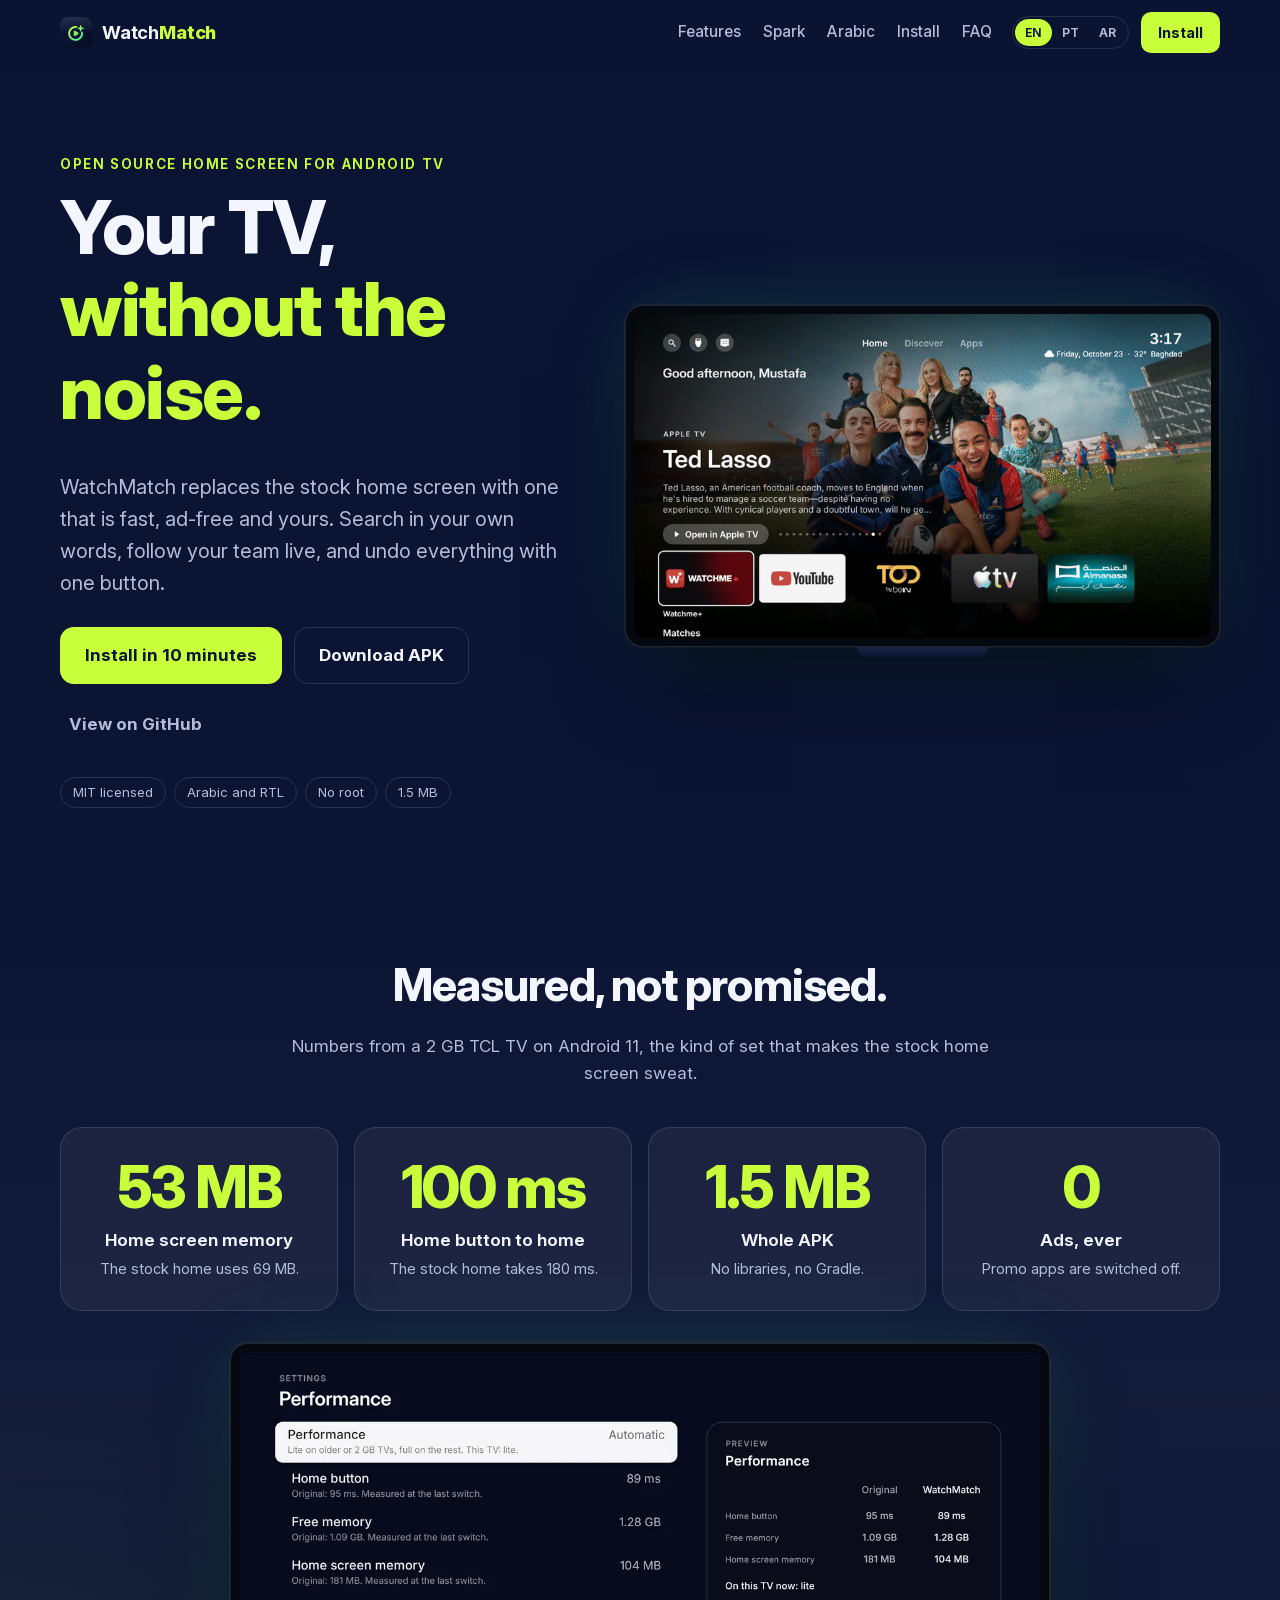
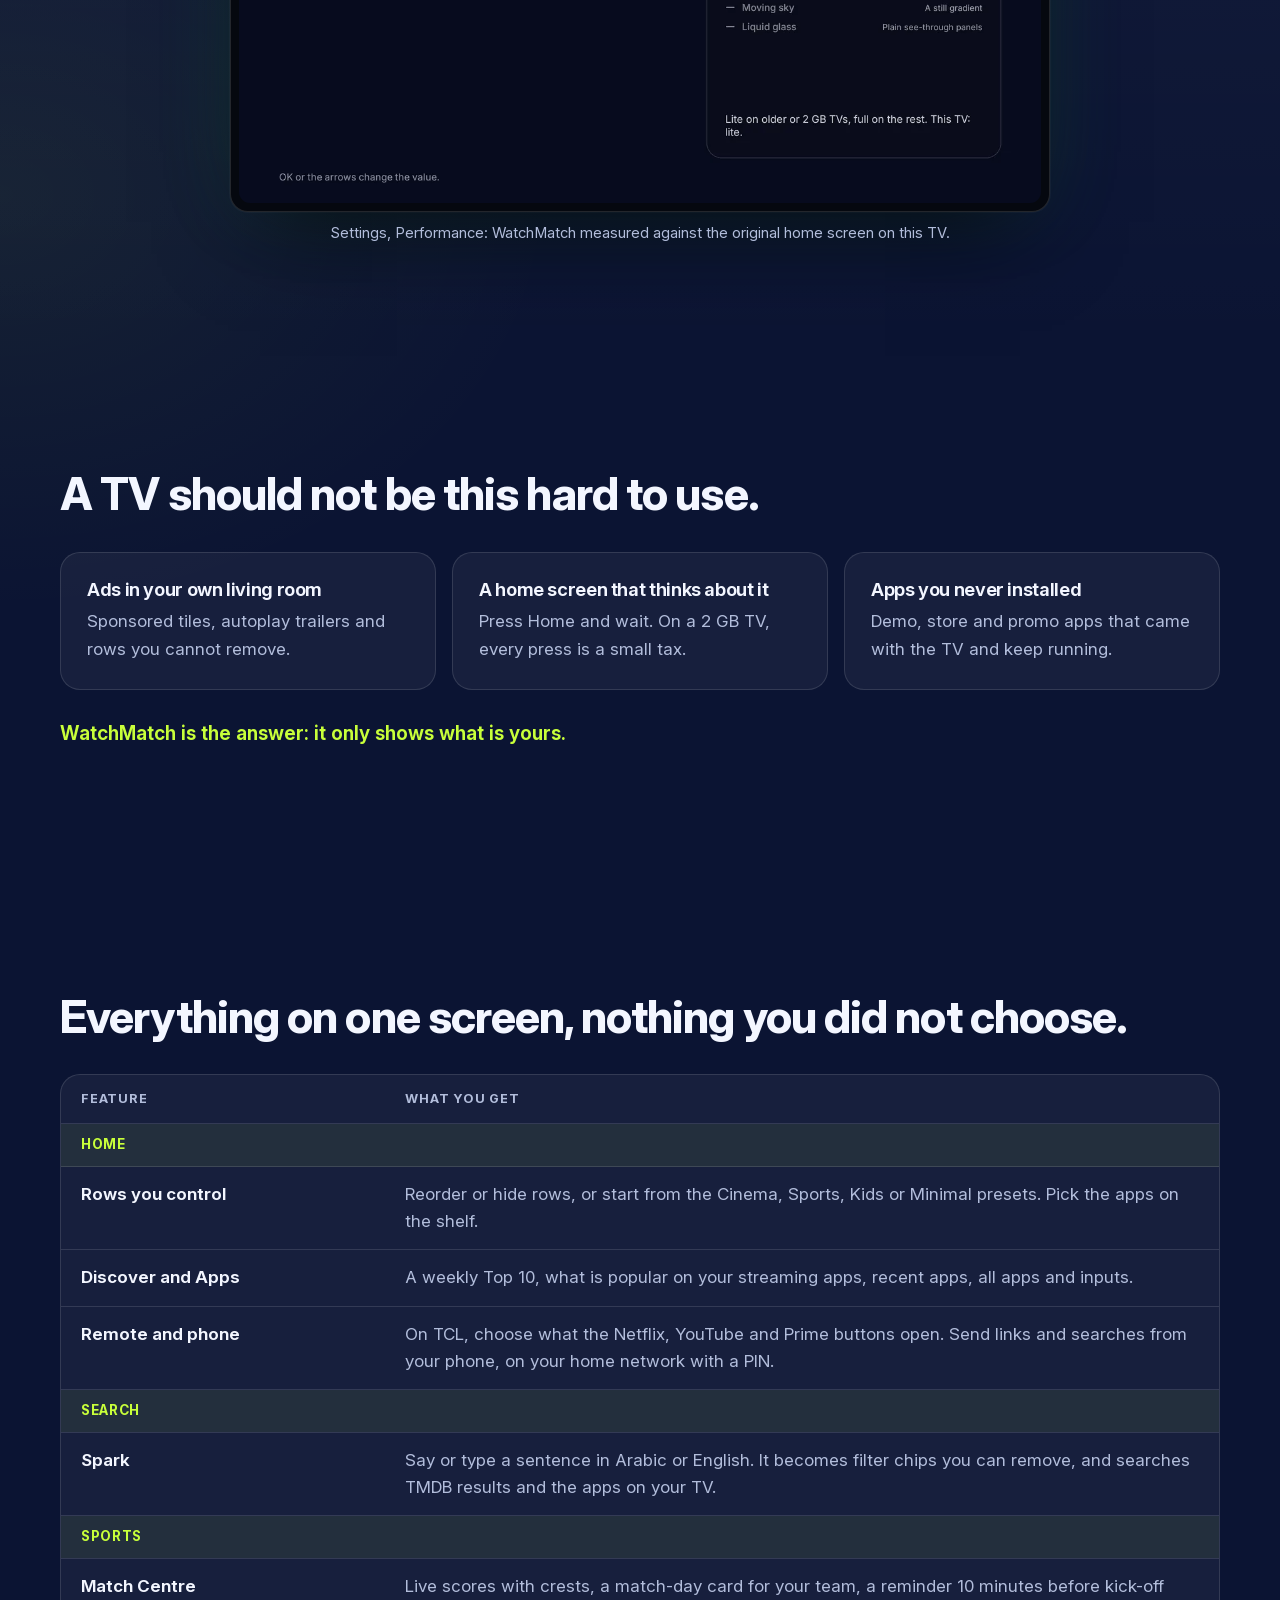
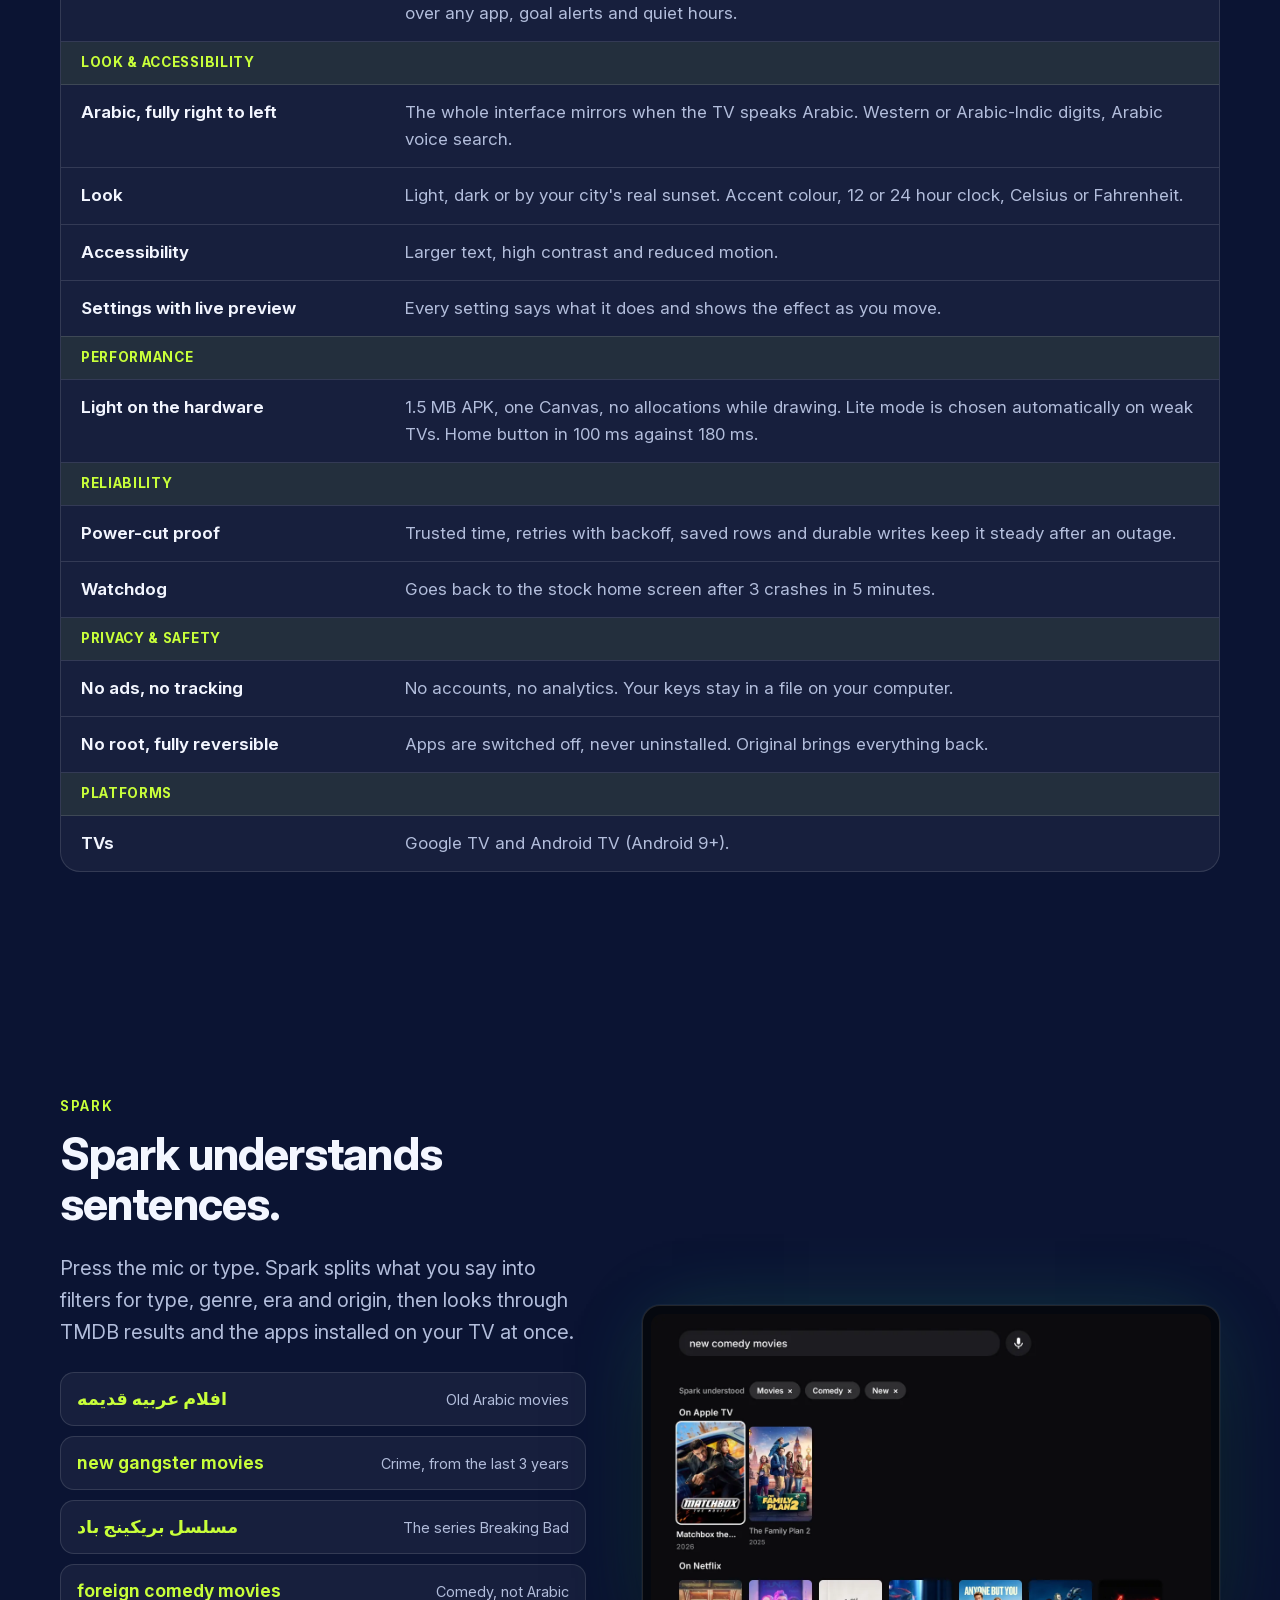
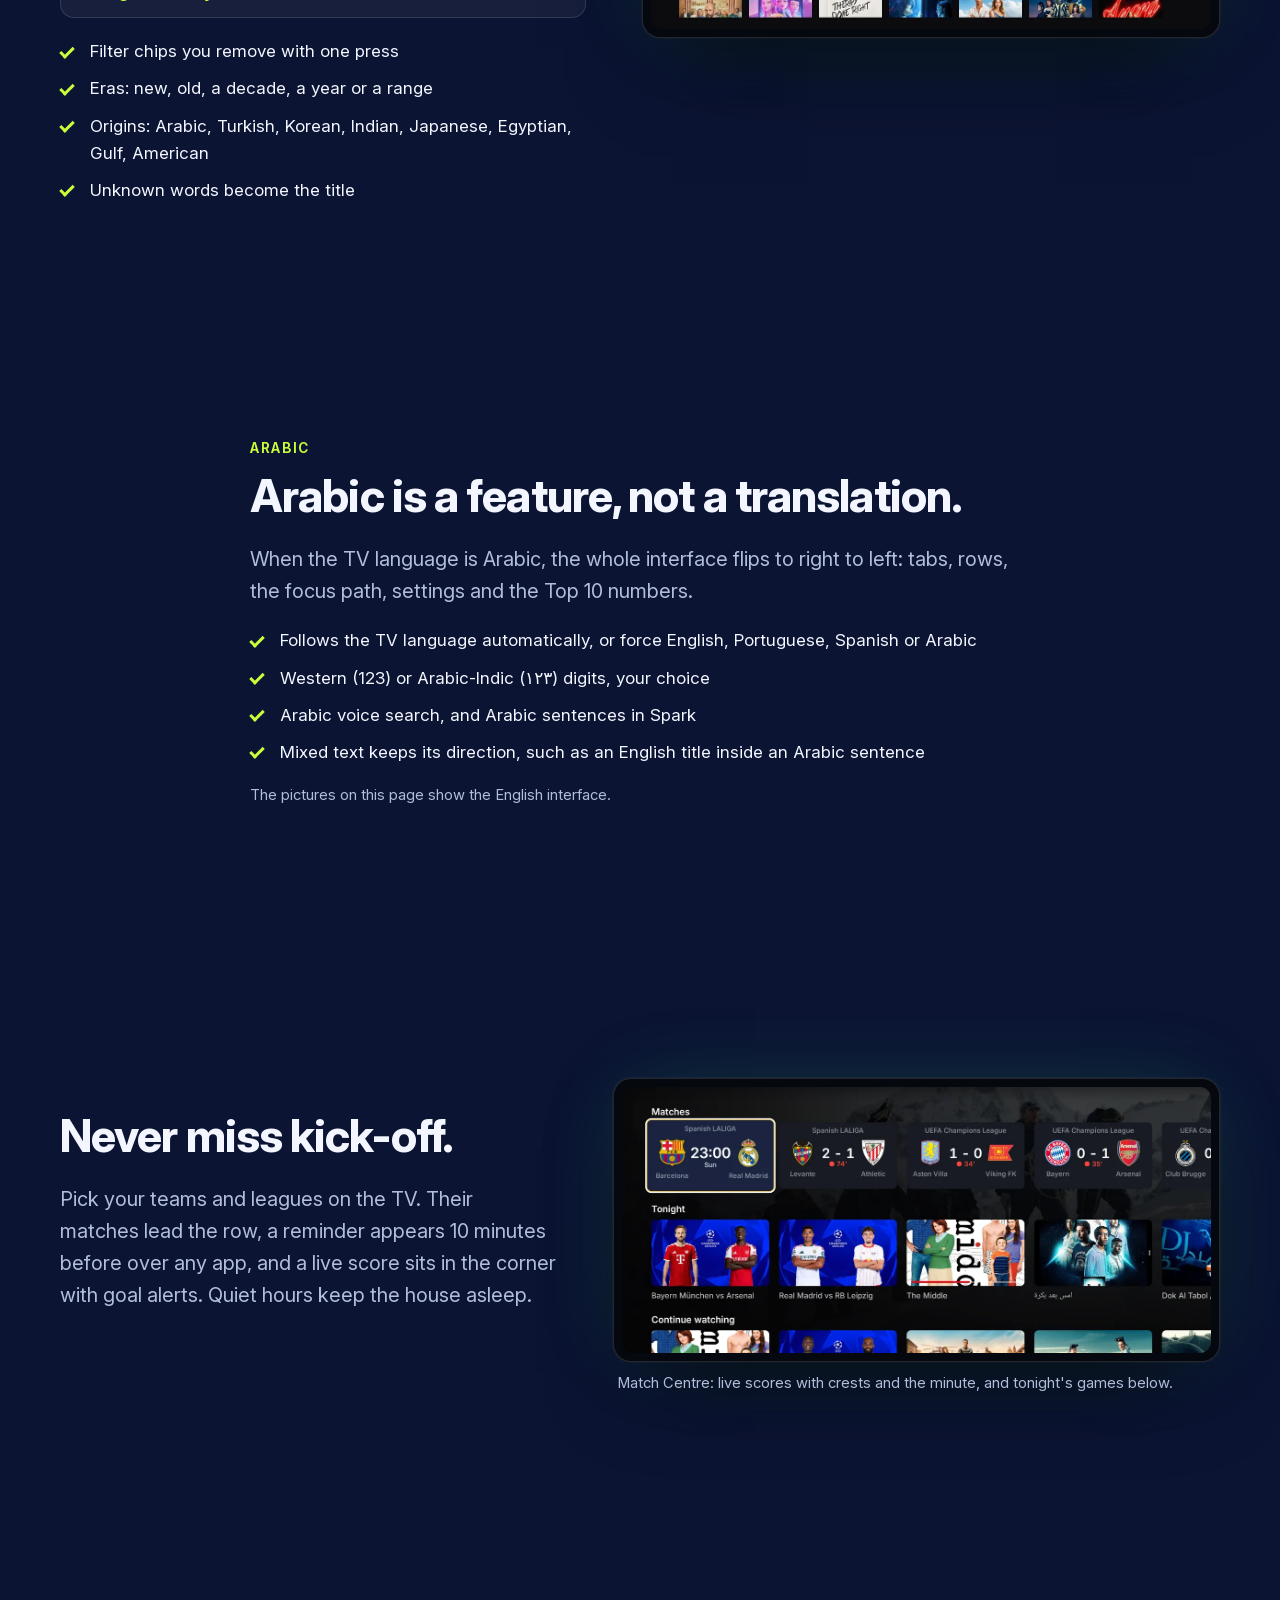
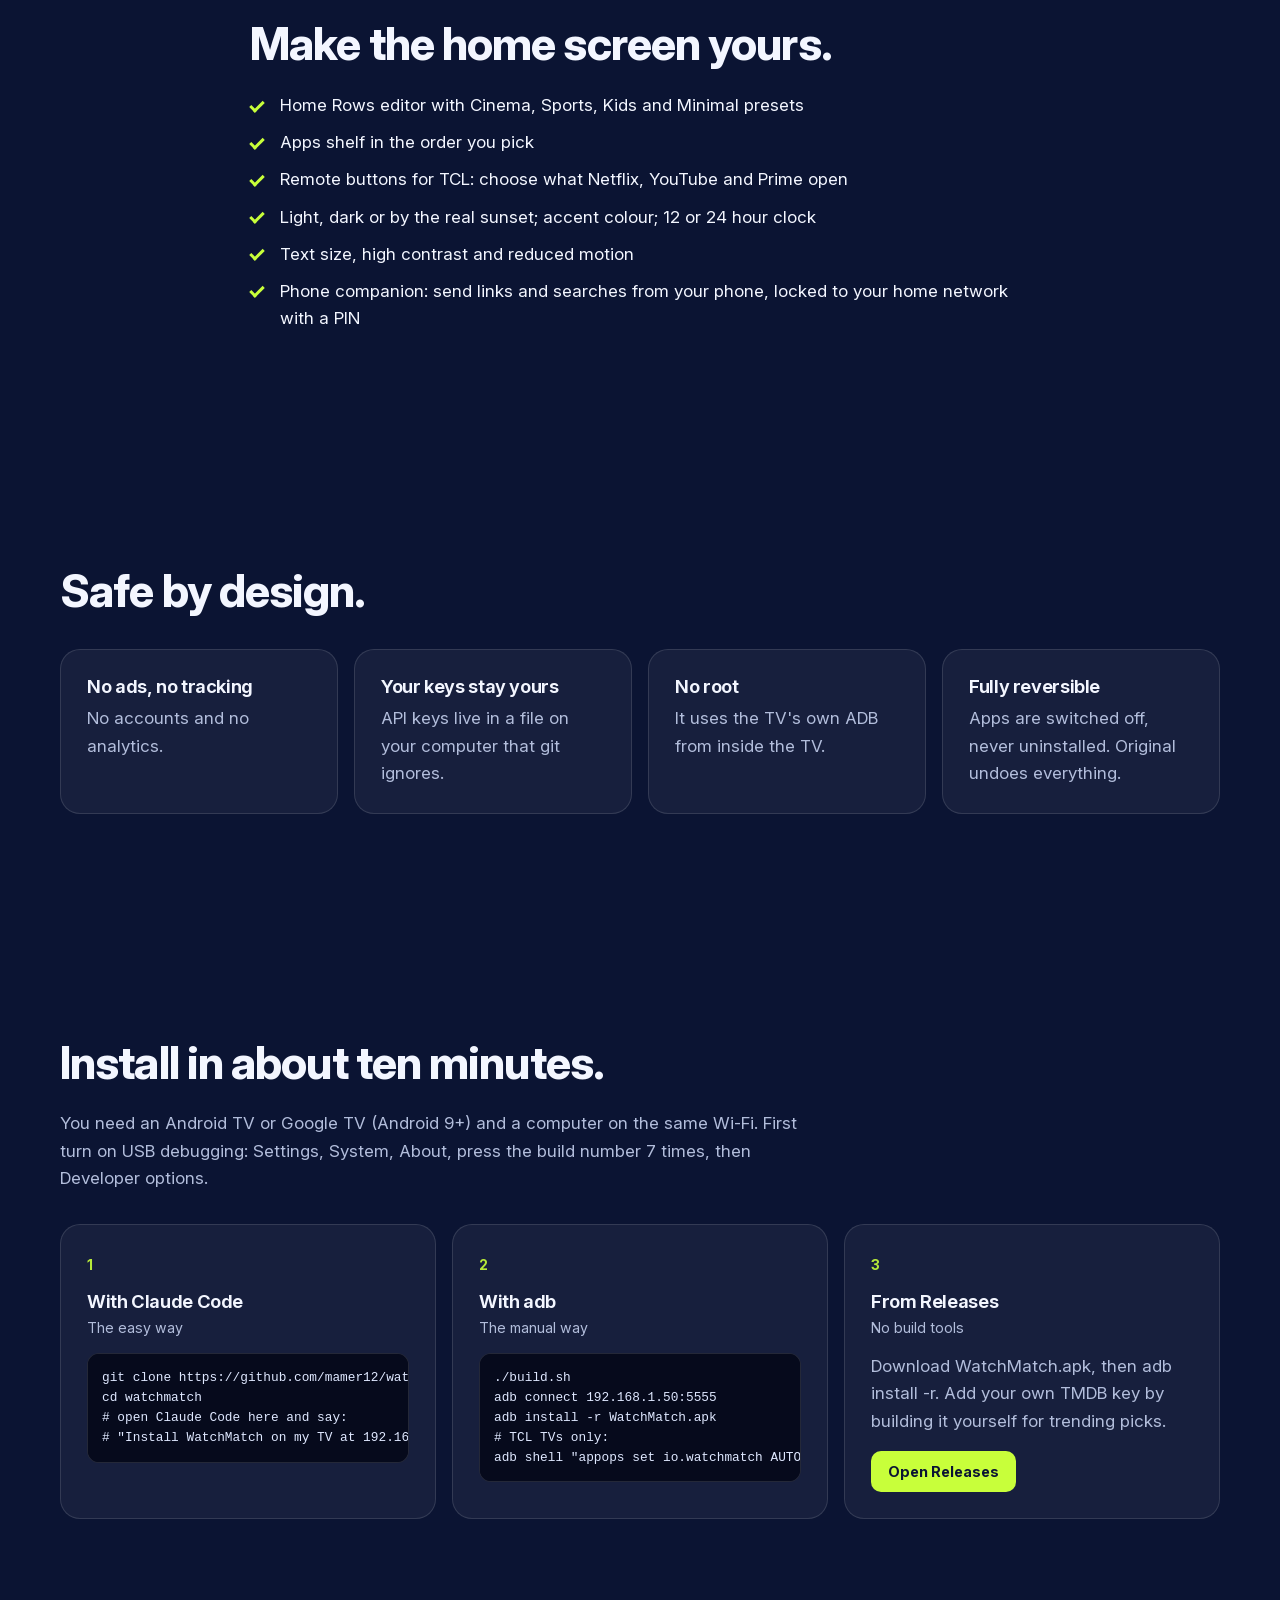
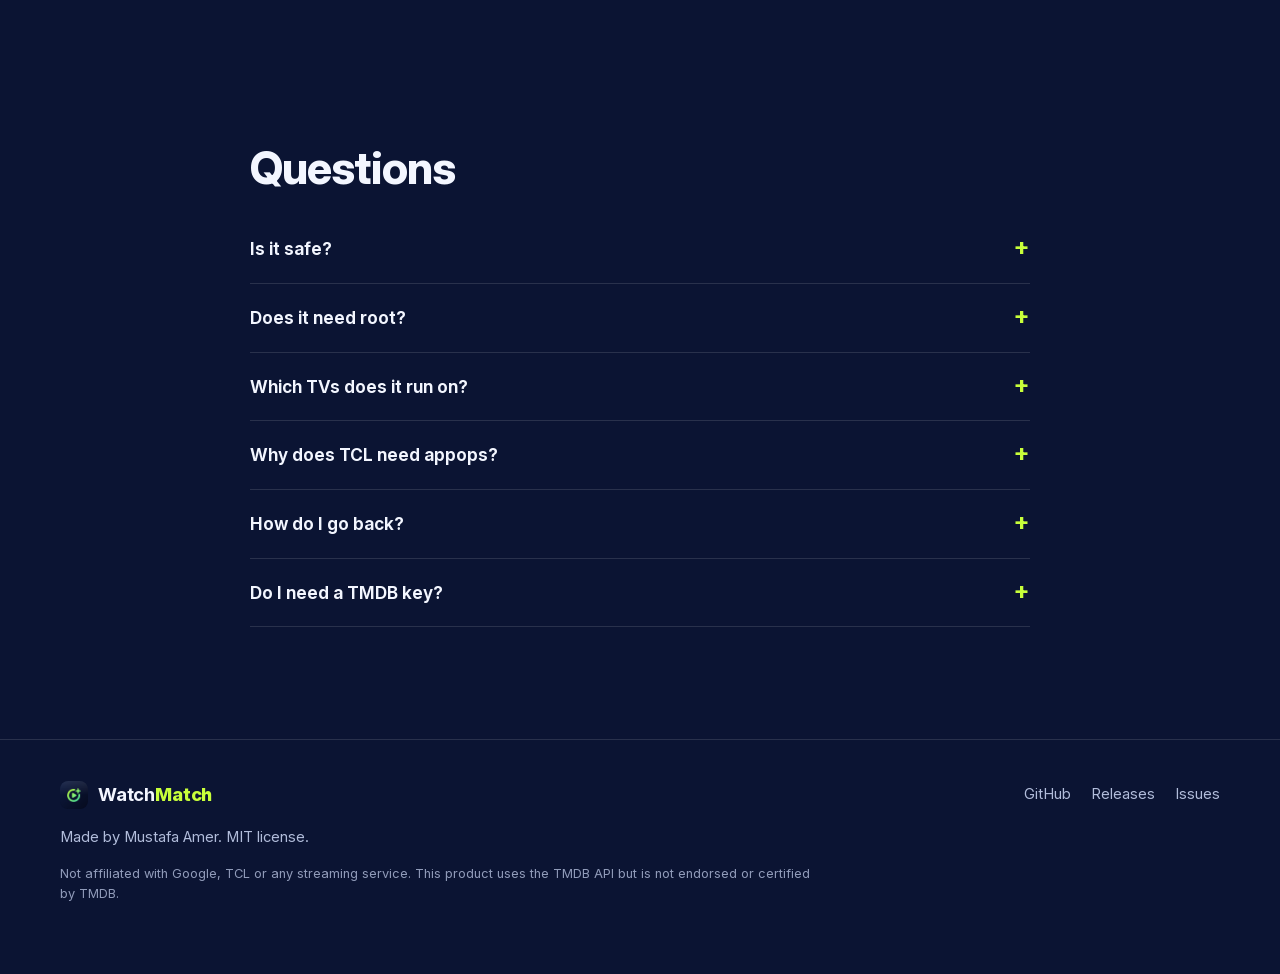
==== commit 91ff424b: "Docs: a new tour GIF that shows only WatchMatch The README and the three site pages (English, Portug" ====
--- a/docs/index.html
+++ b/docs/index.html
@@ -64,7 +64,7 @@
       </div>
       <ul class="badges"><li>MIT licensed</li><li>Arabic and RTL</li><li>No root</li><li>1.5 MB</li></ul>
     </div>
-    <div class="hero-shot" data-reveal><figure class="tv tv-hero"><div class="tv-bezel"><video class="shot" src="assets/media/tour.mp4" poster="assets/media/home.webp" width="1280" height="720" autoplay muted loop playsinline preload="metadata" aria-label="A tour of WatchMatch: the home screen, Discover, Apps, Spark search and Settings (English interface shown)"></video></div><span class="tv-stand" aria-hidden="true"></span></figure></div>
+    <div class="hero-shot" data-reveal><figure class="tv tv-hero"><div class="tv-bezel"><img class="shot" src="assets/media/tour.gif" width="800" height="450" alt="A tour of WatchMatch: the home screen, Discover, match times and Ask Spark (English interface shown)" decoding="async"></div><span class="tv-stand" aria-hidden="true"></span></figure></div>
   </div>
 </section>
 
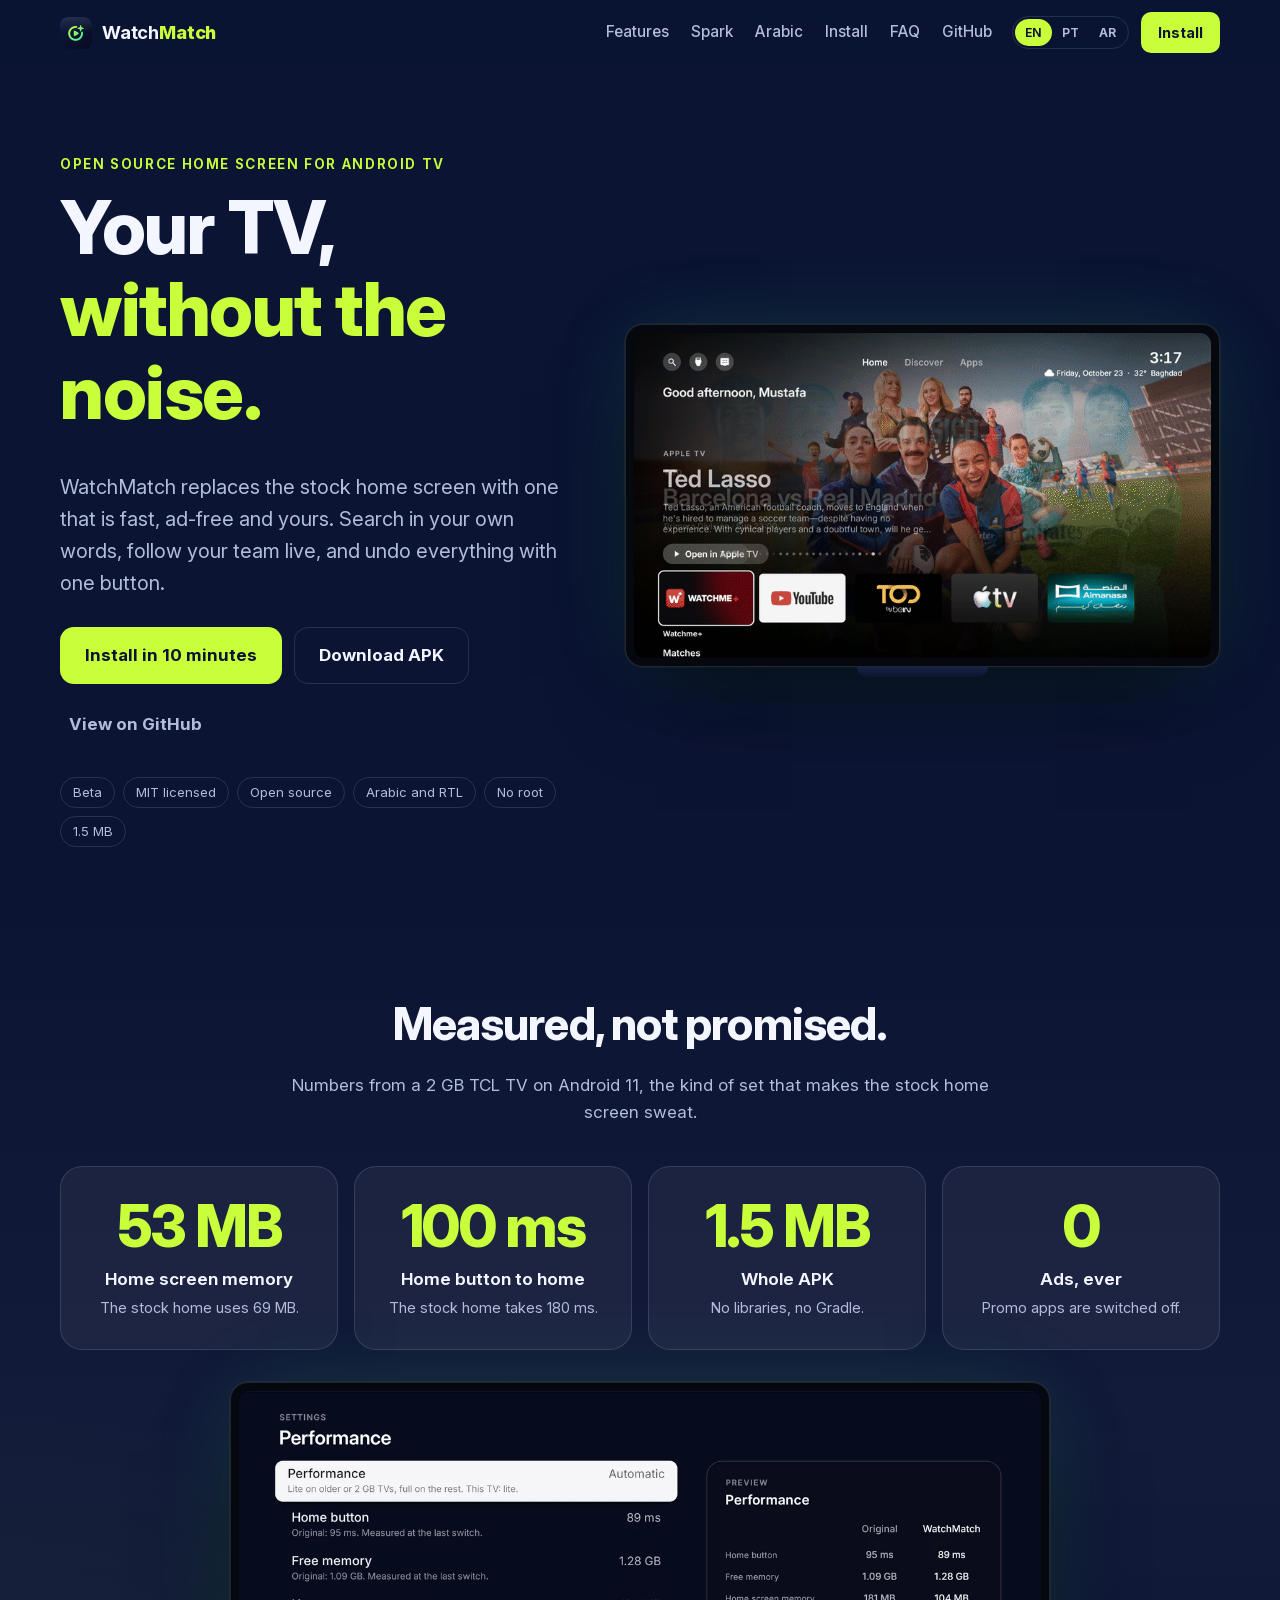
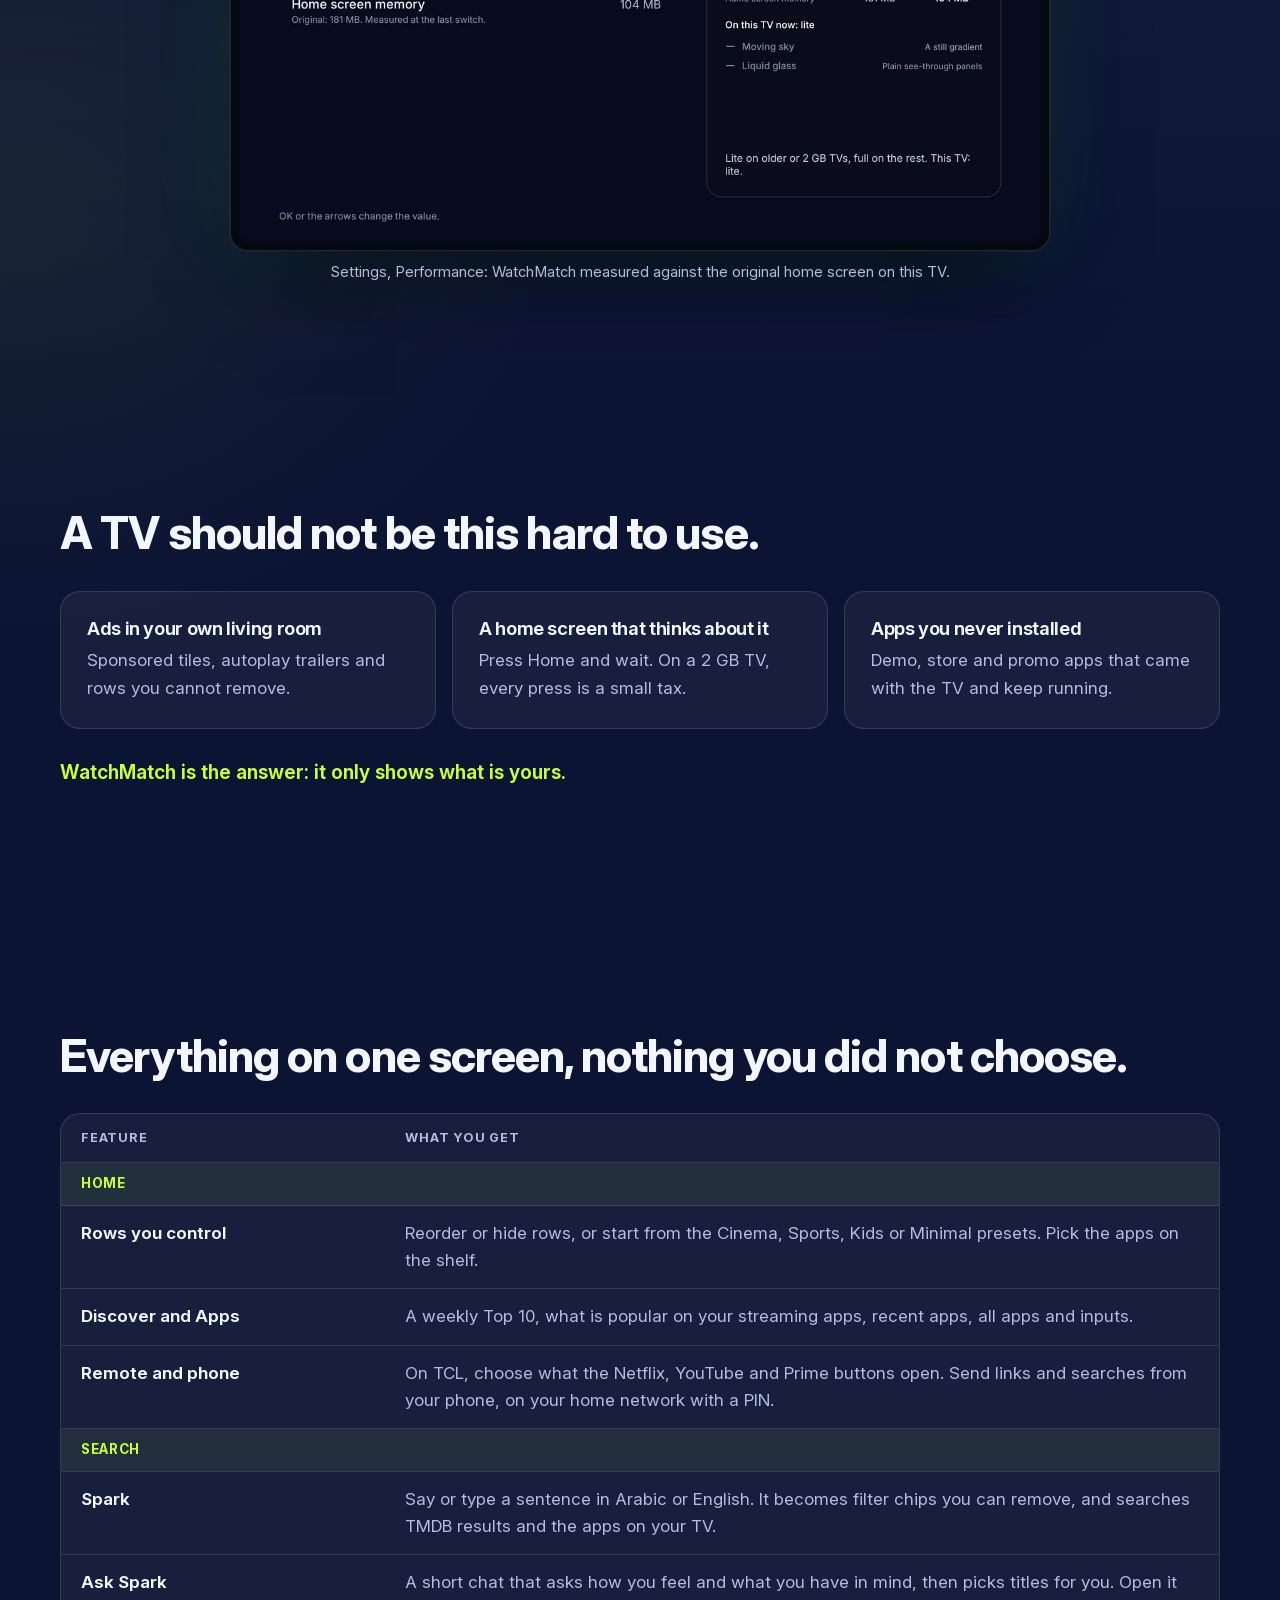
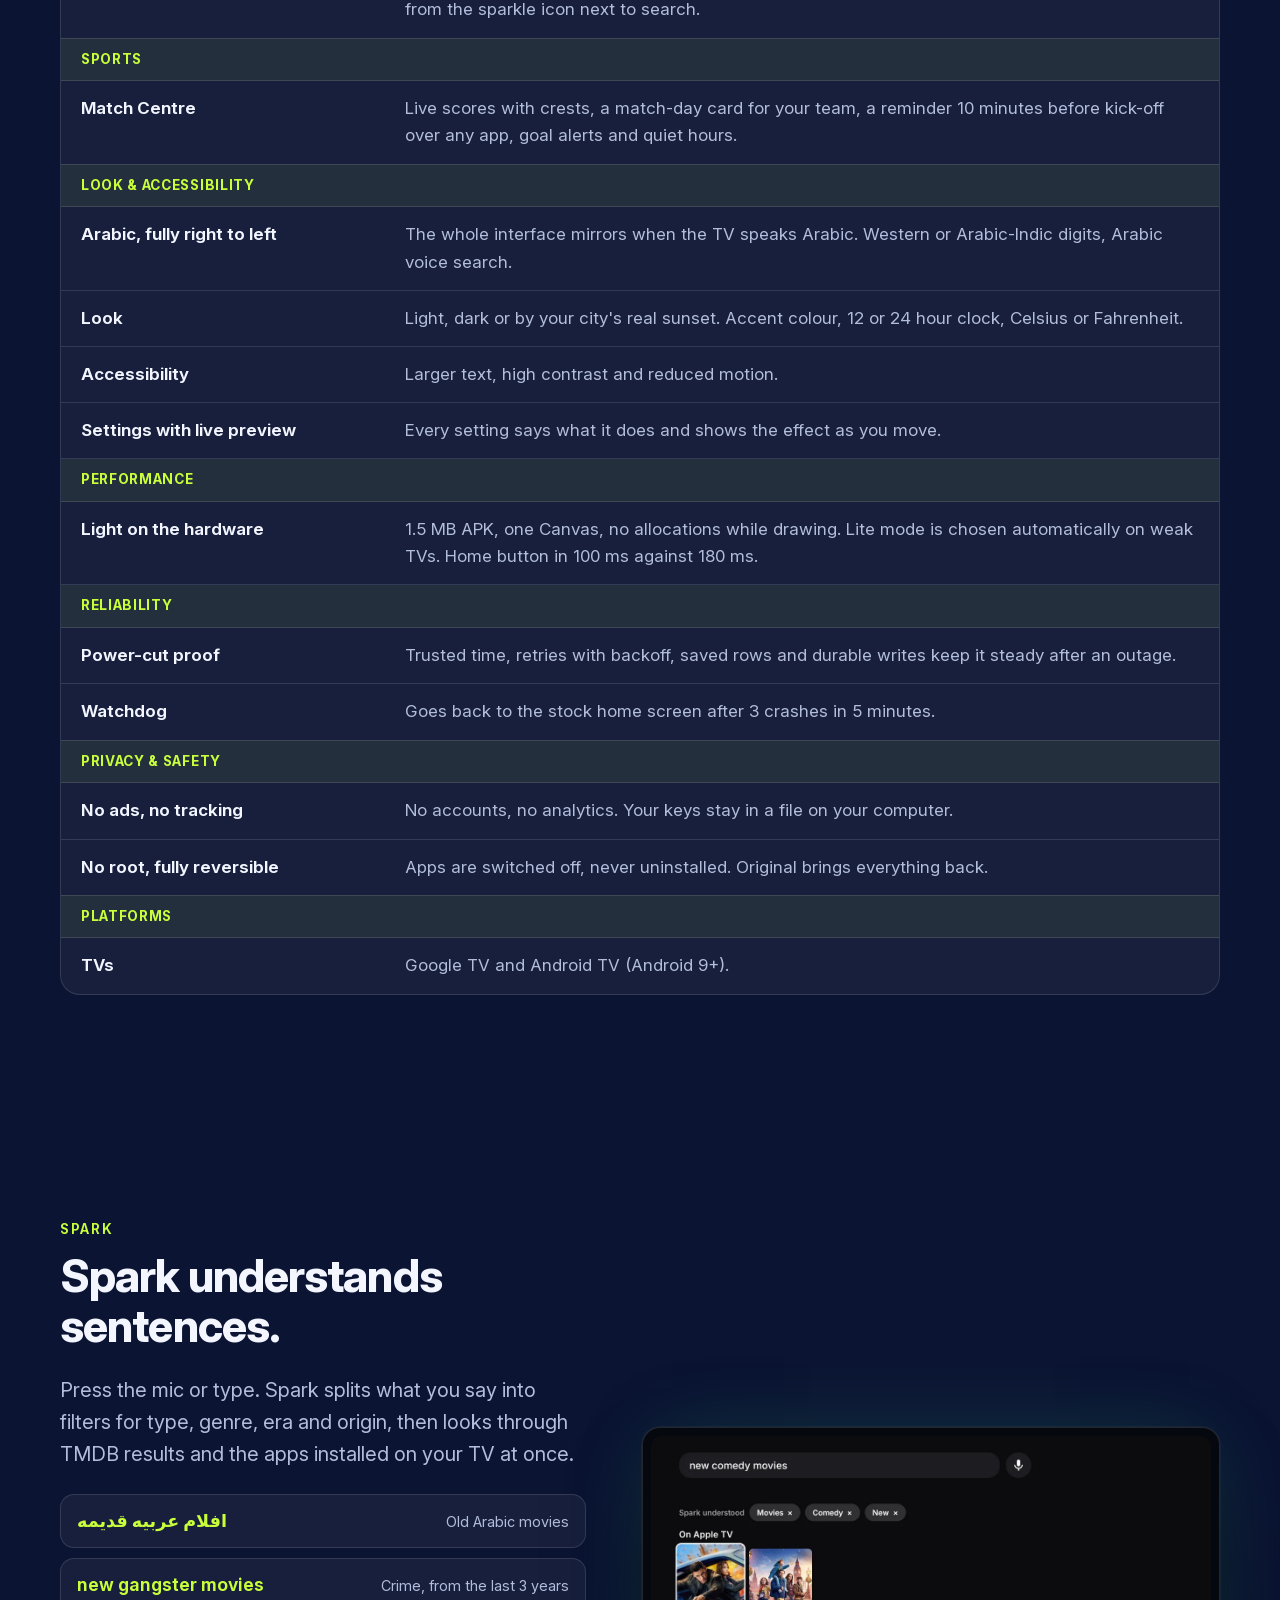
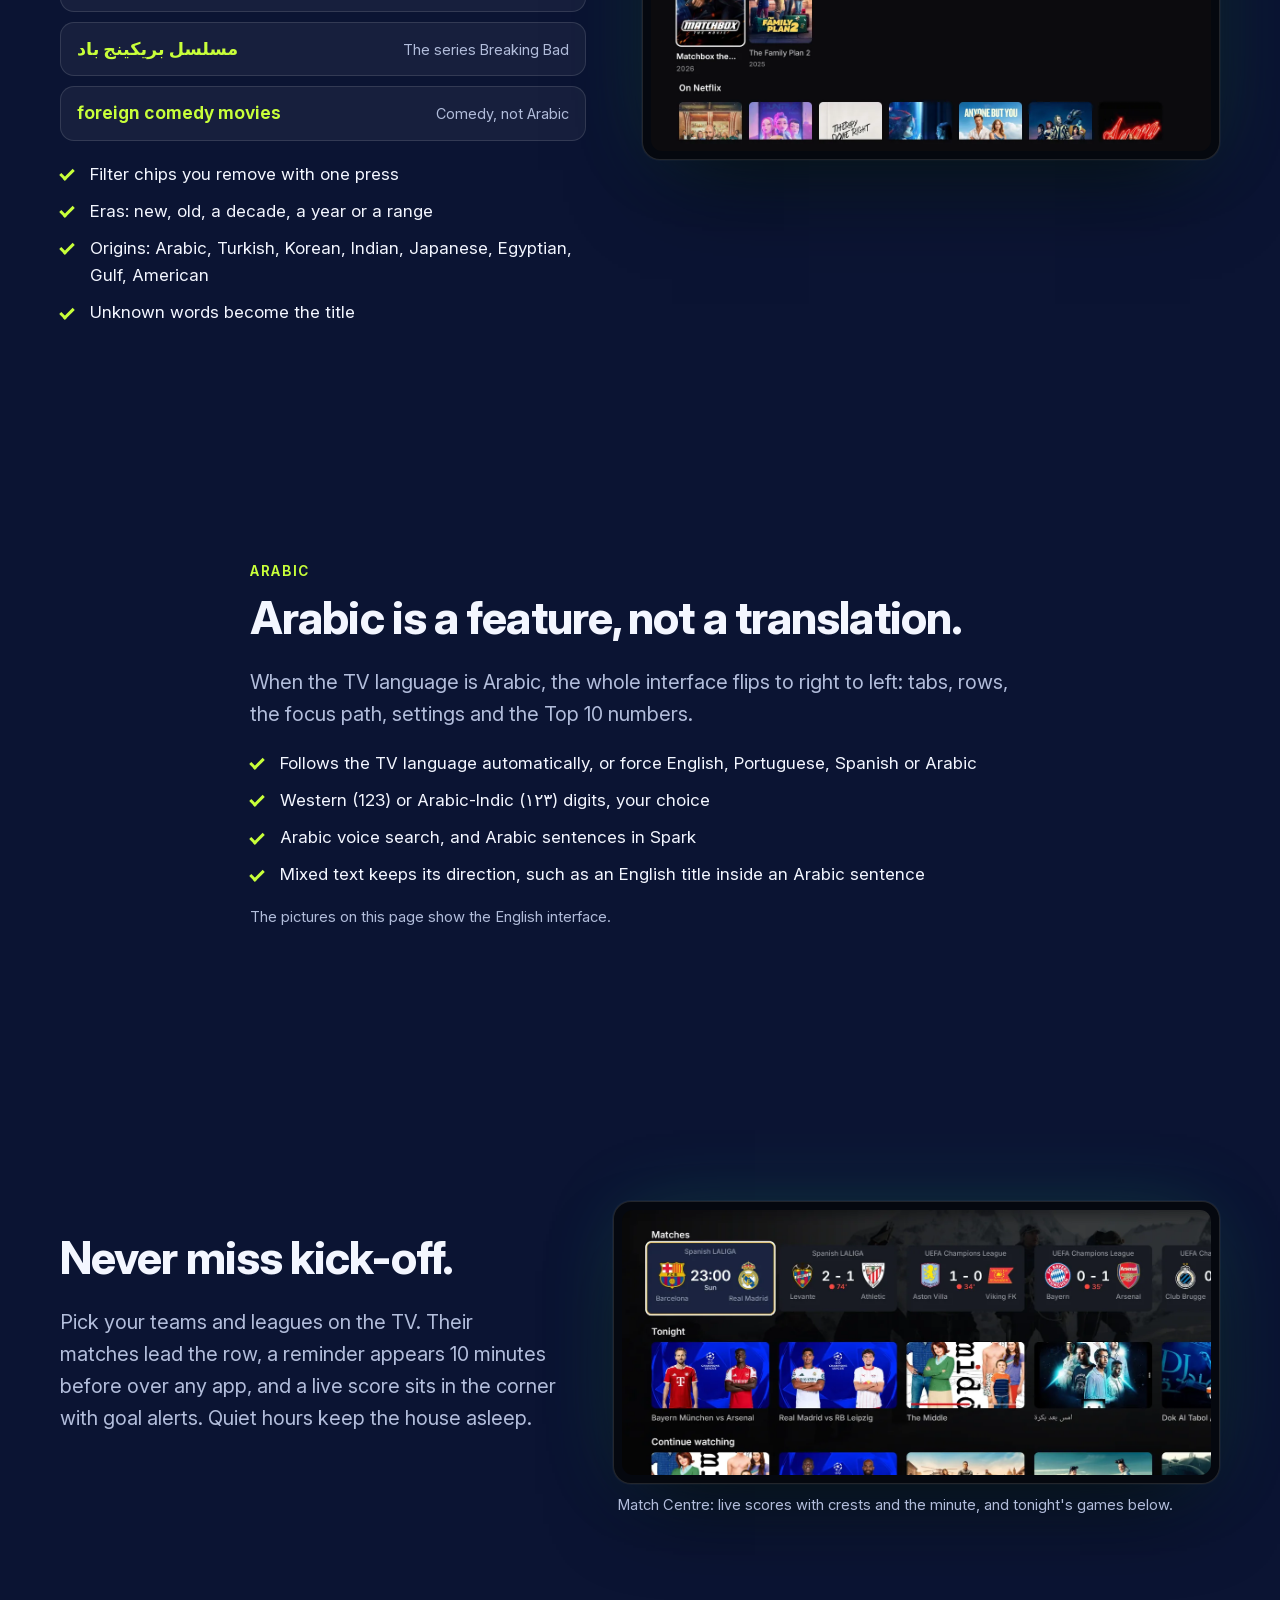
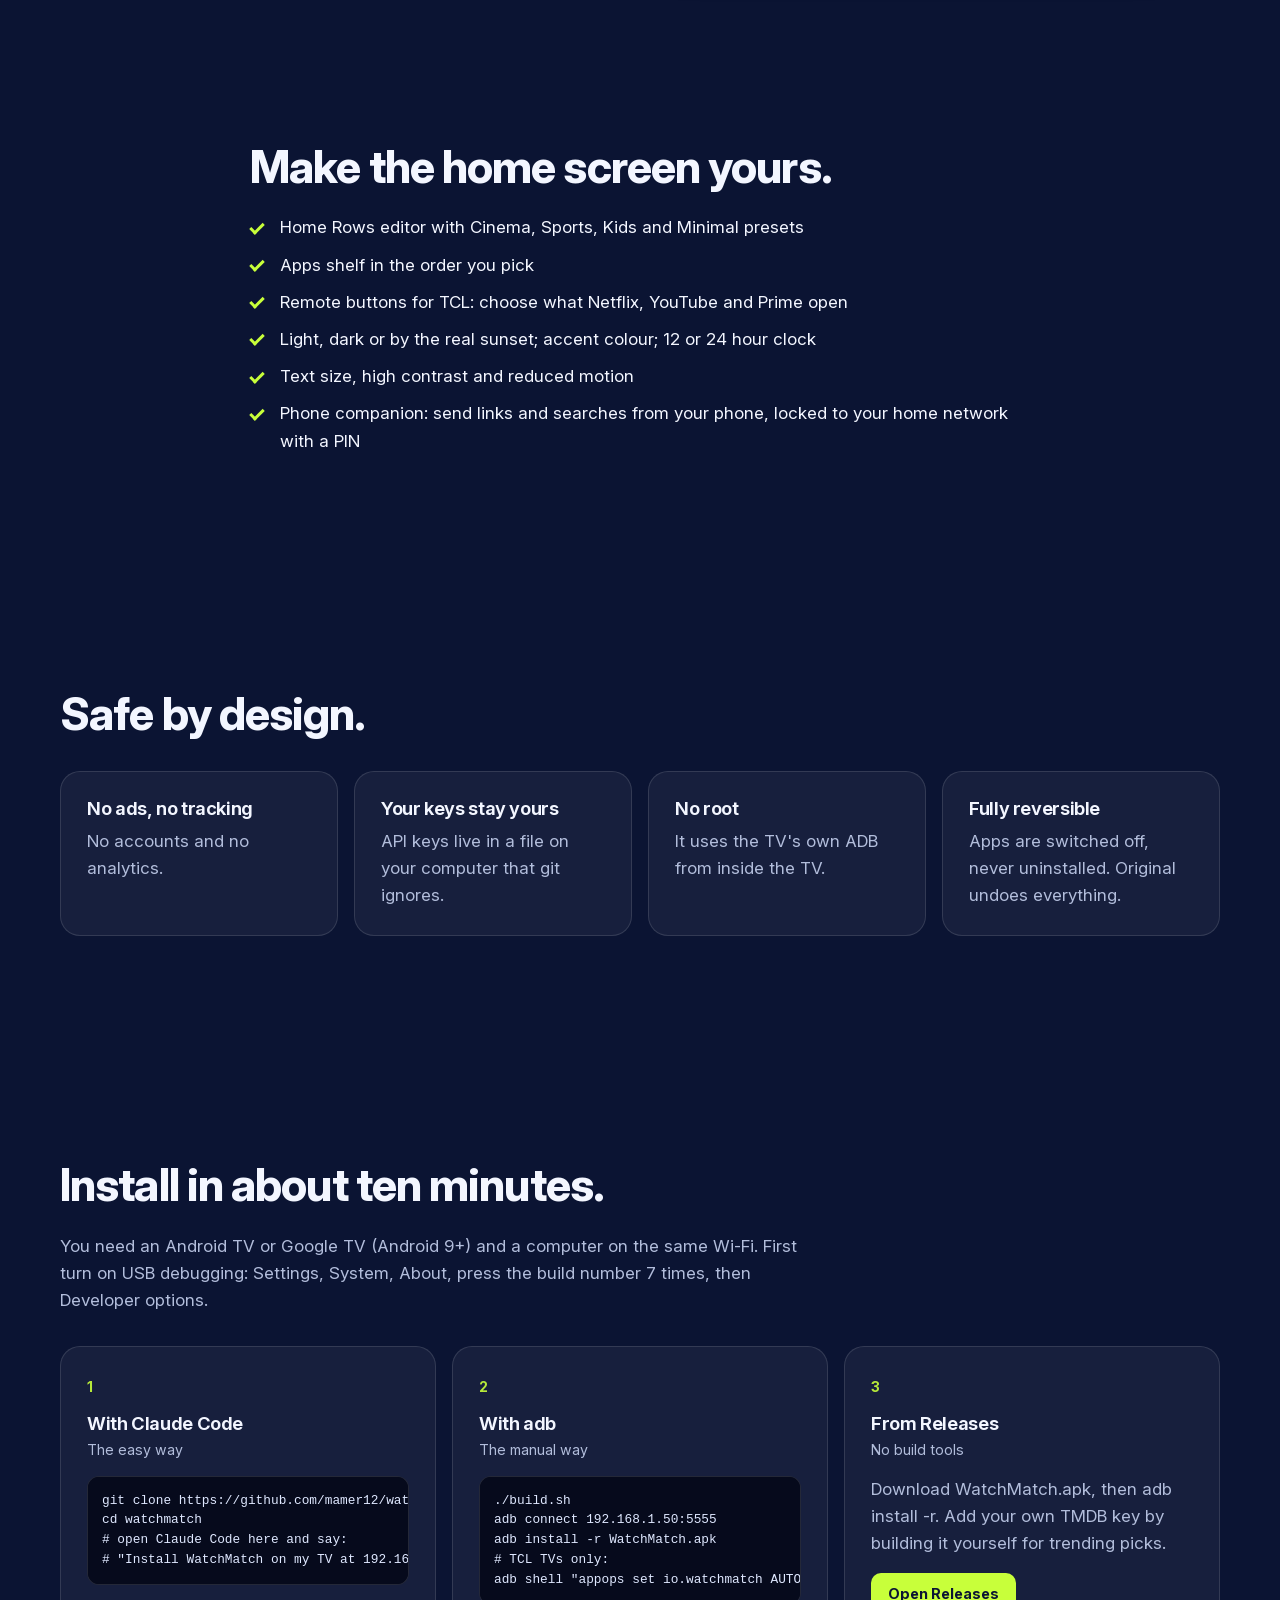
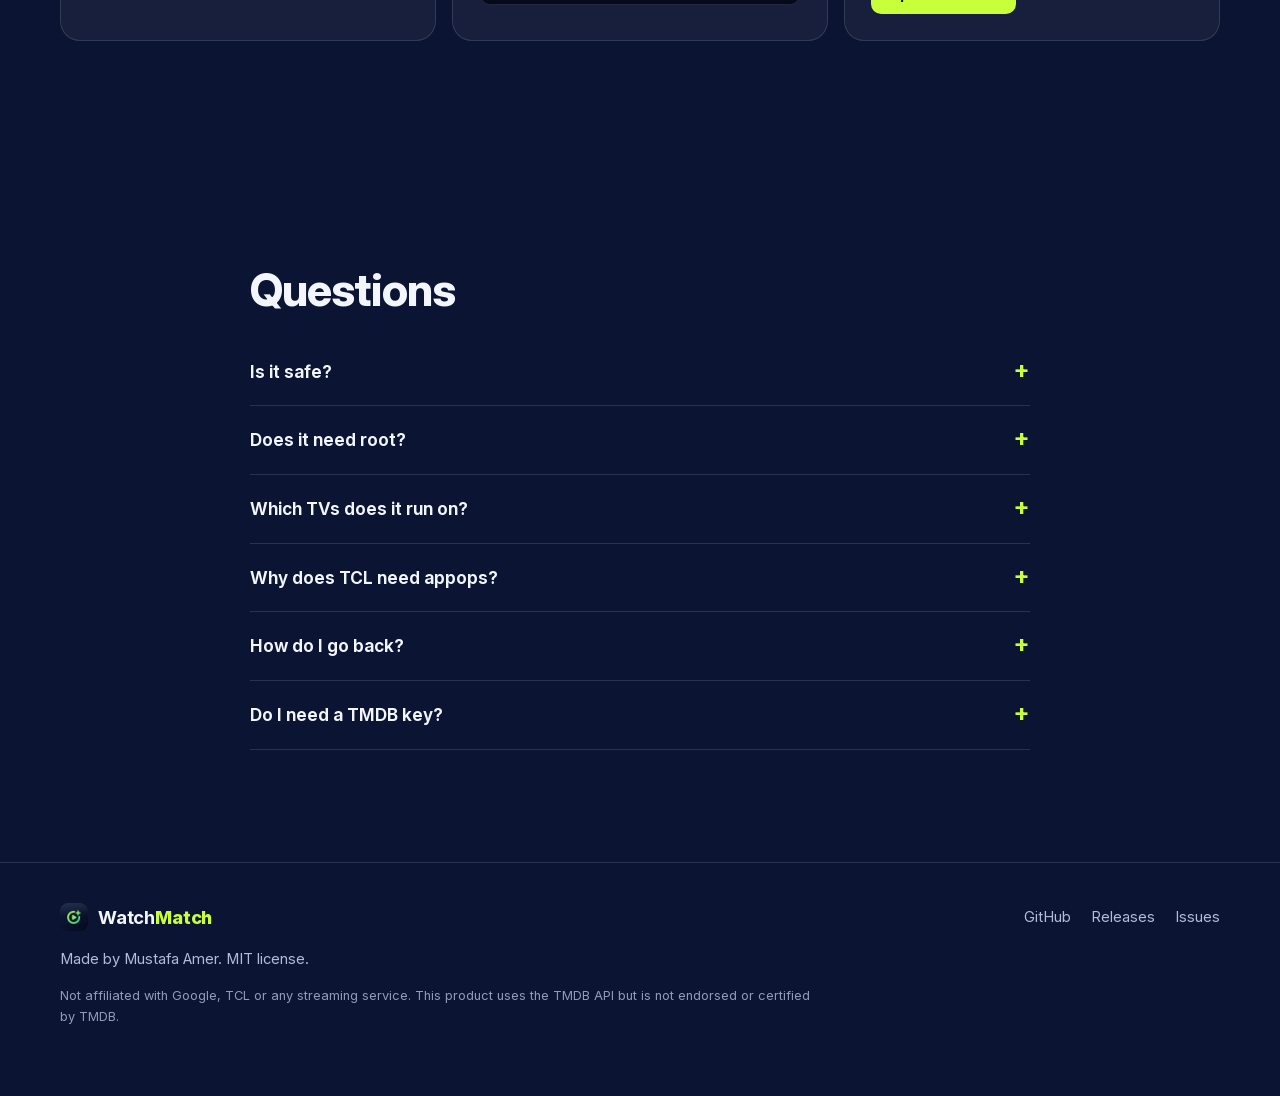
==== commit 596116bd: "Docs: GitHub repo links, a beta and contributing section, and Ask Spark The README links the reposit" ====
--- a/docs/index.html
+++ b/docs/index.html
@@ -44,7 +44,7 @@
 <a class="skip" href="#main">Skip to content</a>
 <header class="nav" id="nav">
   <a class="brand" href="#top" aria-label="WatchMatch"><img src="assets/icon-512.png" alt="" width="32" height="32"><span>Watch<b>Match</b></span></a>
-  <nav class="links" aria-label="Features"><a href="#features">Features</a><a href="#spark">Spark</a><a href="#arabic">Arabic</a><a href="#install">Install</a><a href="#faq">FAQ</a></nav>
+  <nav class="links" aria-label="Features"><a href="#features">Features</a><a href="#spark">Spark</a><a href="#arabic">Arabic</a><a href="#install">Install</a><a href="#faq">FAQ</a><a href="https://github.com/mamer12/watchmatch">GitHub</a></nav>
   <div class="nav-end">
     <div class="langs" role="group" aria-label="Language"><a href="./" hreflang="en" lang="en" data-lang="en" aria-label="English" aria-current="true">EN</a><a href="pt/" hreflang="pt-BR" lang="pt-BR" data-lang="pt" aria-label="Português">PT</a><a href="ar/" hreflang="ar" lang="ar" data-lang="ar" aria-label="العربية">AR</a></div>
     <a class="btn btn-sm" href="#install">Install</a>
@@ -62,7 +62,7 @@
         <a class="btn btn-ghost" href="https://github.com/mamer12/watchmatch/releases">Download APK</a>
         <a class="btn btn-link" href="https://github.com/mamer12/watchmatch">View on GitHub</a>
       </div>
-      <ul class="badges"><li>MIT licensed</li><li>Arabic and RTL</li><li>No root</li><li>1.5 MB</li></ul>
+      <ul class="badges"><li>Beta</li><li>MIT licensed</li><li>Open source</li><li>Arabic and RTL</li><li>No root</li><li>1.5 MB</li></ul>
     </div>
     <div class="hero-shot" data-reveal><figure class="tv tv-hero"><div class="tv-bezel"><img class="shot" src="assets/media/tour.gif" width="800" height="450" alt="A tour of WatchMatch: the home screen, Discover, match times and Ask Spark (English interface shown)" decoding="async"></div><span class="tv-stand" aria-hidden="true"></span></figure></div>
   </div>
@@ -88,7 +88,7 @@
 <section id="features" class="features">
   <div class="wrap">
     <h2>Everything on one screen, nothing you did not choose.</h2>
-    <div class="ft-wrap" data-reveal><table class="ft"><thead><tr><th scope="col">Feature</th><th scope="col">What you get</th></tr></thead><tbody><tr class="grp"><th colspan="2" scope="colgroup">Home</th></tr><tr><th scope="row">Rows you control</th><td>Reorder or hide rows, or start from the Cinema, Sports, Kids or Minimal presets. Pick the apps on the shelf.</td></tr><tr><th scope="row">Discover and Apps</th><td>A weekly Top 10, what is popular on your streaming apps, recent apps, all apps and inputs.</td></tr><tr><th scope="row">Remote and phone</th><td>On TCL, choose what the Netflix, YouTube and Prime buttons open. Send links and searches from your phone, on your home network with a PIN.</td></tr><tr class="grp"><th colspan="2" scope="colgroup">Search</th></tr><tr><th scope="row">Spark</th><td>Say or type a sentence in Arabic or English. It becomes filter chips you can remove, and searches TMDB results and the apps on your TV.</td></tr><tr class="grp"><th colspan="2" scope="colgroup">Sports</th></tr><tr><th scope="row">Match Centre</th><td>Live scores with crests, a match-day card for your team, a reminder 10 minutes before kick-off over any app, goal alerts and quiet hours.</td></tr><tr class="grp"><th colspan="2" scope="colgroup">Look &amp; accessibility</th></tr><tr><th scope="row">Arabic, fully right to left</th><td>The whole interface mirrors when the TV speaks Arabic. Western or Arabic-Indic digits, Arabic voice search.</td></tr><tr><th scope="row">Look</th><td>Light, dark or by your city&#x27;s real sunset. Accent colour, 12 or 24 hour clock, Celsius or Fahrenheit.</td></tr><tr><th scope="row">Accessibility</th><td>Larger text, high contrast and reduced motion.</td></tr><tr><th scope="row">Settings with live preview</th><td>Every setting says what it does and shows the effect as you move.</td></tr><tr class="grp"><th colspan="2" scope="colgroup">Performance</th></tr><tr><th scope="row">Light on the hardware</th><td>1.5 MB APK, one Canvas, no allocations while drawing. Lite mode is chosen automatically on weak TVs. Home button in 100 ms against 180 ms.</td></tr><tr class="grp"><th colspan="2" scope="colgroup">Reliability</th></tr><tr><th scope="row">Power-cut proof</th><td>Trusted time, retries with backoff, saved rows and durable writes keep it steady after an outage.</td></tr><tr><th scope="row">Watchdog</th><td>Goes back to the stock home screen after 3 crashes in 5 minutes.</td></tr><tr class="grp"><th colspan="2" scope="colgroup">Privacy &amp; safety</th></tr><tr><th scope="row">No ads, no tracking</th><td>No accounts, no analytics. Your keys stay in a file on your computer.</td></tr><tr><th scope="row">No root, fully reversible</th><td>Apps are switched off, never uninstalled. Original brings everything back.</td></tr><tr class="grp"><th colspan="2" scope="colgroup">Platforms</th></tr><tr><th scope="row">TVs</th><td>Google TV and Android TV (Android 9+).</td></tr></tbody></table></div>
+    <div class="ft-wrap" data-reveal><table class="ft"><thead><tr><th scope="col">Feature</th><th scope="col">What you get</th></tr></thead><tbody><tr class="grp"><th colspan="2" scope="colgroup">Home</th></tr><tr><th scope="row">Rows you control</th><td>Reorder or hide rows, or start from the Cinema, Sports, Kids or Minimal presets. Pick the apps on the shelf.</td></tr><tr><th scope="row">Discover and Apps</th><td>A weekly Top 10, what is popular on your streaming apps, recent apps, all apps and inputs.</td></tr><tr><th scope="row">Remote and phone</th><td>On TCL, choose what the Netflix, YouTube and Prime buttons open. Send links and searches from your phone, on your home network with a PIN.</td></tr><tr class="grp"><th colspan="2" scope="colgroup">Search</th></tr><tr><th scope="row">Spark</th><td>Say or type a sentence in Arabic or English. It becomes filter chips you can remove, and searches TMDB results and the apps on your TV.</td></tr><tr><th scope="row">Ask Spark</th><td>A short chat that asks how you feel and what you have in mind, then picks titles for you. Open it from the sparkle icon next to search.</td></tr><tr class="grp"><th colspan="2" scope="colgroup">Sports</th></tr><tr><th scope="row">Match Centre</th><td>Live scores with crests, a match-day card for your team, a reminder 10 minutes before kick-off over any app, goal alerts and quiet hours.</td></tr><tr class="grp"><th colspan="2" scope="colgroup">Look &amp; accessibility</th></tr><tr><th scope="row">Arabic, fully right to left</th><td>The whole interface mirrors when the TV speaks Arabic. Western or Arabic-Indic digits, Arabic voice search.</td></tr><tr><th scope="row">Look</th><td>Light, dark or by your city&#x27;s real sunset. Accent colour, 12 or 24 hour clock, Celsius or Fahrenheit.</td></tr><tr><th scope="row">Accessibility</th><td>Larger text, high contrast and reduced motion.</td></tr><tr><th scope="row">Settings with live preview</th><td>Every setting says what it does and shows the effect as you move.</td></tr><tr class="grp"><th colspan="2" scope="colgroup">Performance</th></tr><tr><th scope="row">Light on the hardware</th><td>1.5 MB APK, one Canvas, no allocations while drawing. Lite mode is chosen automatically on weak TVs. Home button in 100 ms against 180 ms.</td></tr><tr class="grp"><th colspan="2" scope="colgroup">Reliability</th></tr><tr><th scope="row">Power-cut proof</th><td>Trusted time, retries with backoff, saved rows and durable writes keep it steady after an outage.</td></tr><tr><th scope="row">Watchdog</th><td>Goes back to the stock home screen after 3 crashes in 5 minutes.</td></tr><tr class="grp"><th colspan="2" scope="colgroup">Privacy &amp; safety</th></tr><tr><th scope="row">No ads, no tracking</th><td>No accounts, no analytics. Your keys stay in a file on your computer.</td></tr><tr><th scope="row">No root, fully reversible</th><td>Apps are switched off, never uninstalled. Original brings everything back.</td></tr><tr class="grp"><th colspan="2" scope="colgroup">Platforms</th></tr><tr><th scope="row">TVs</th><td>Google TV and Android TV (Android 9+).</td></tr></tbody></table></div>
   </div>
 </section>
 
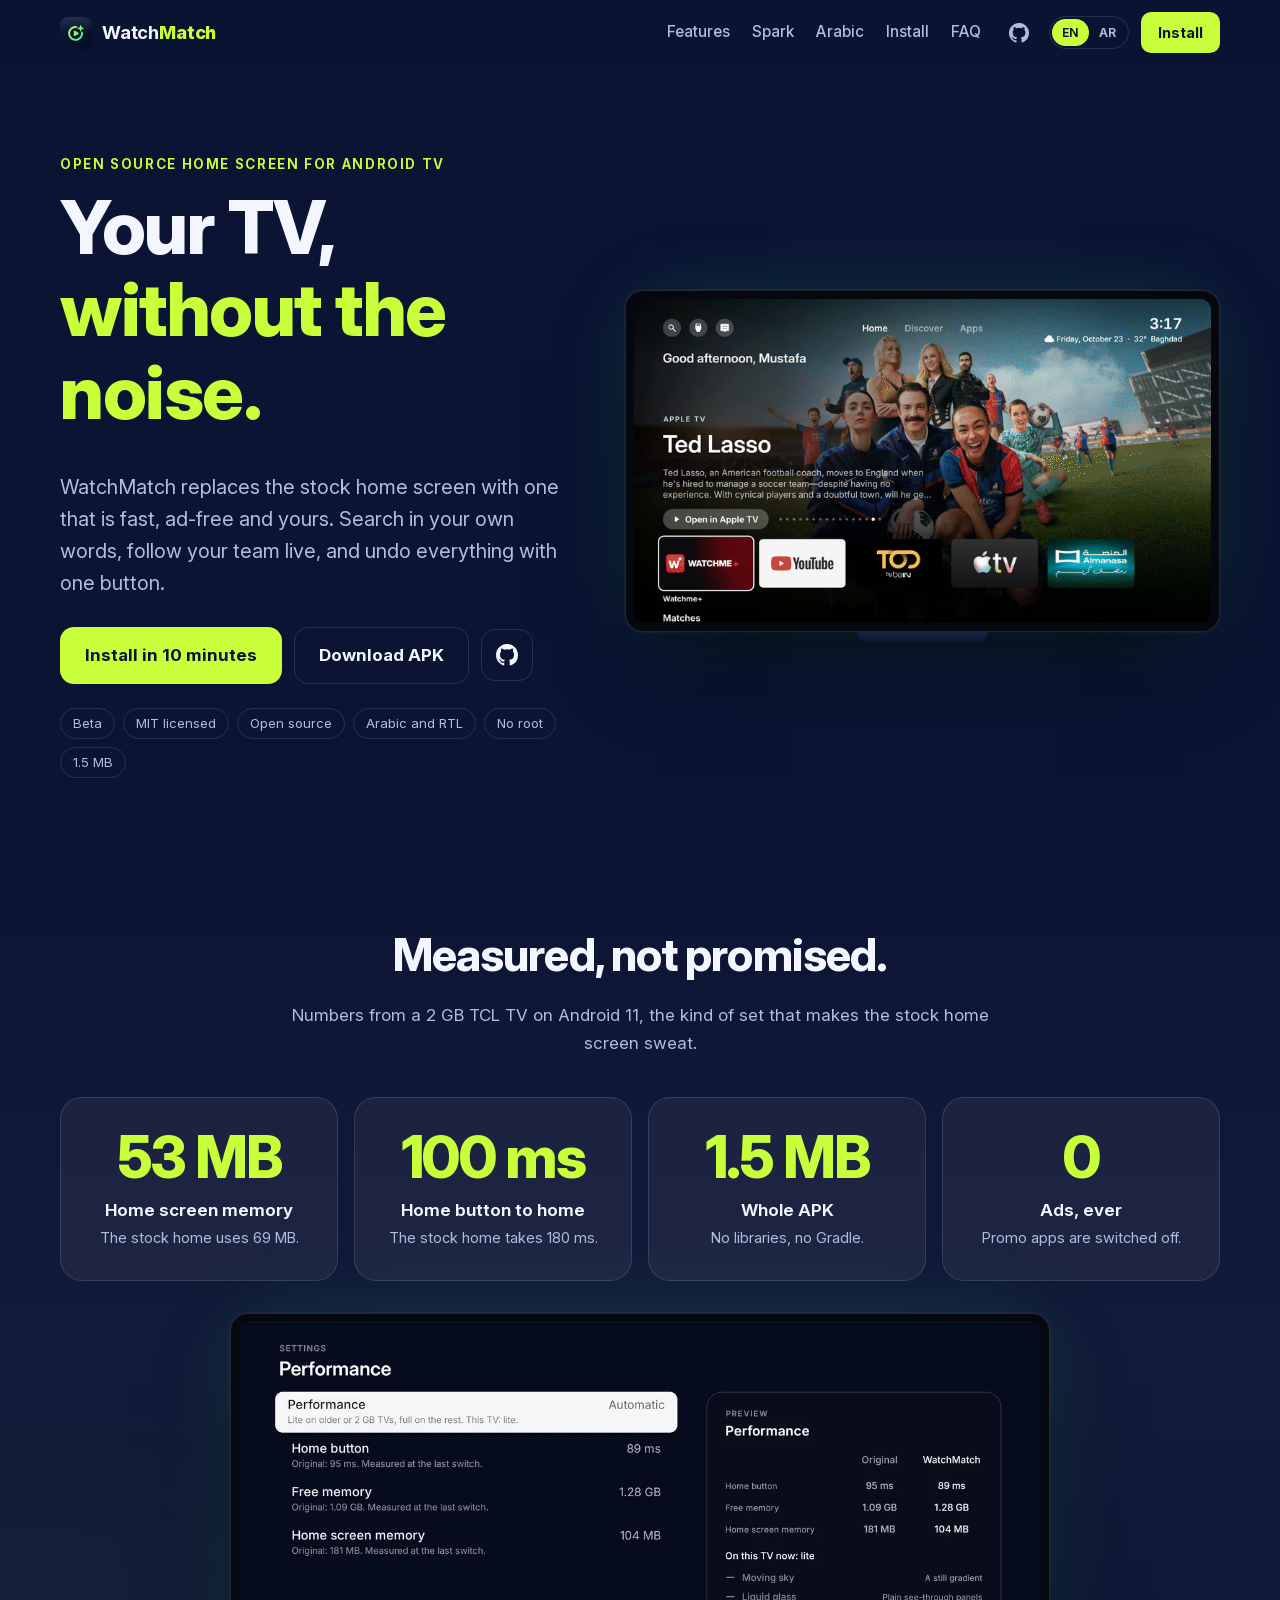
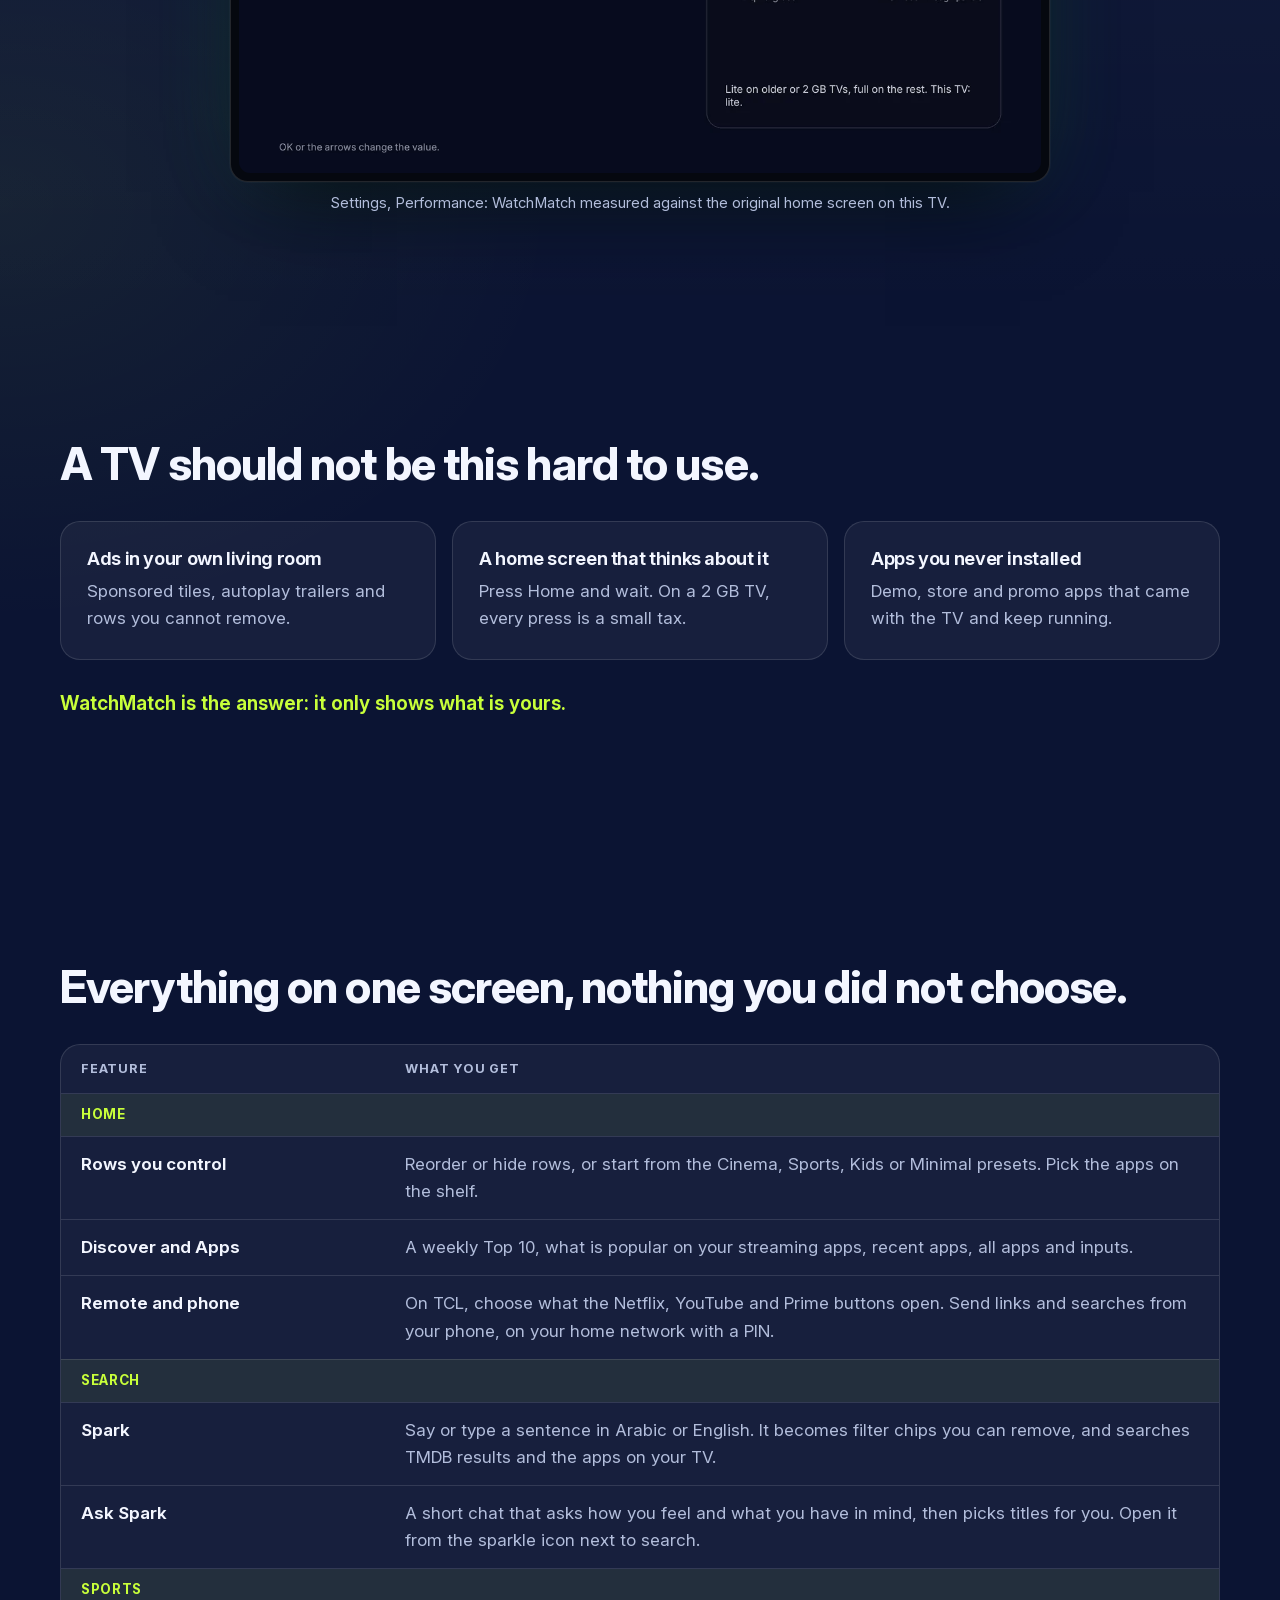
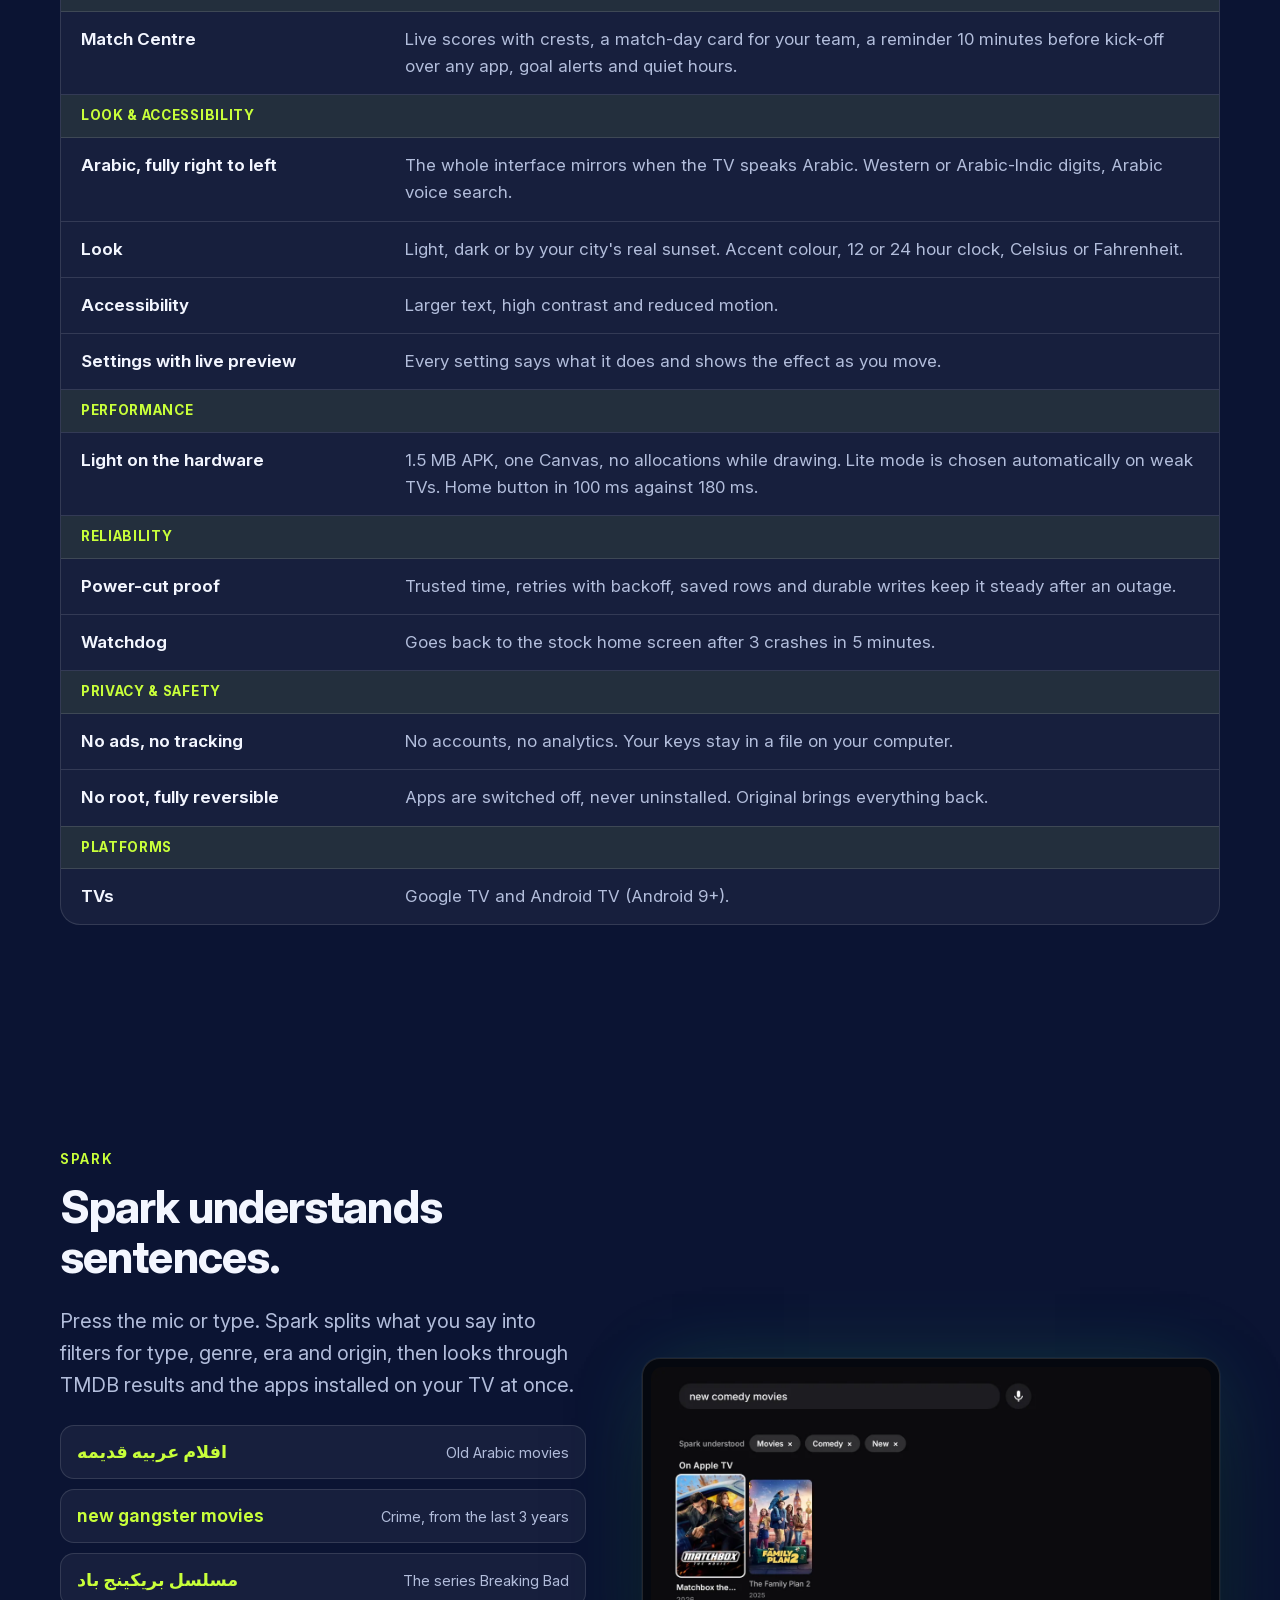
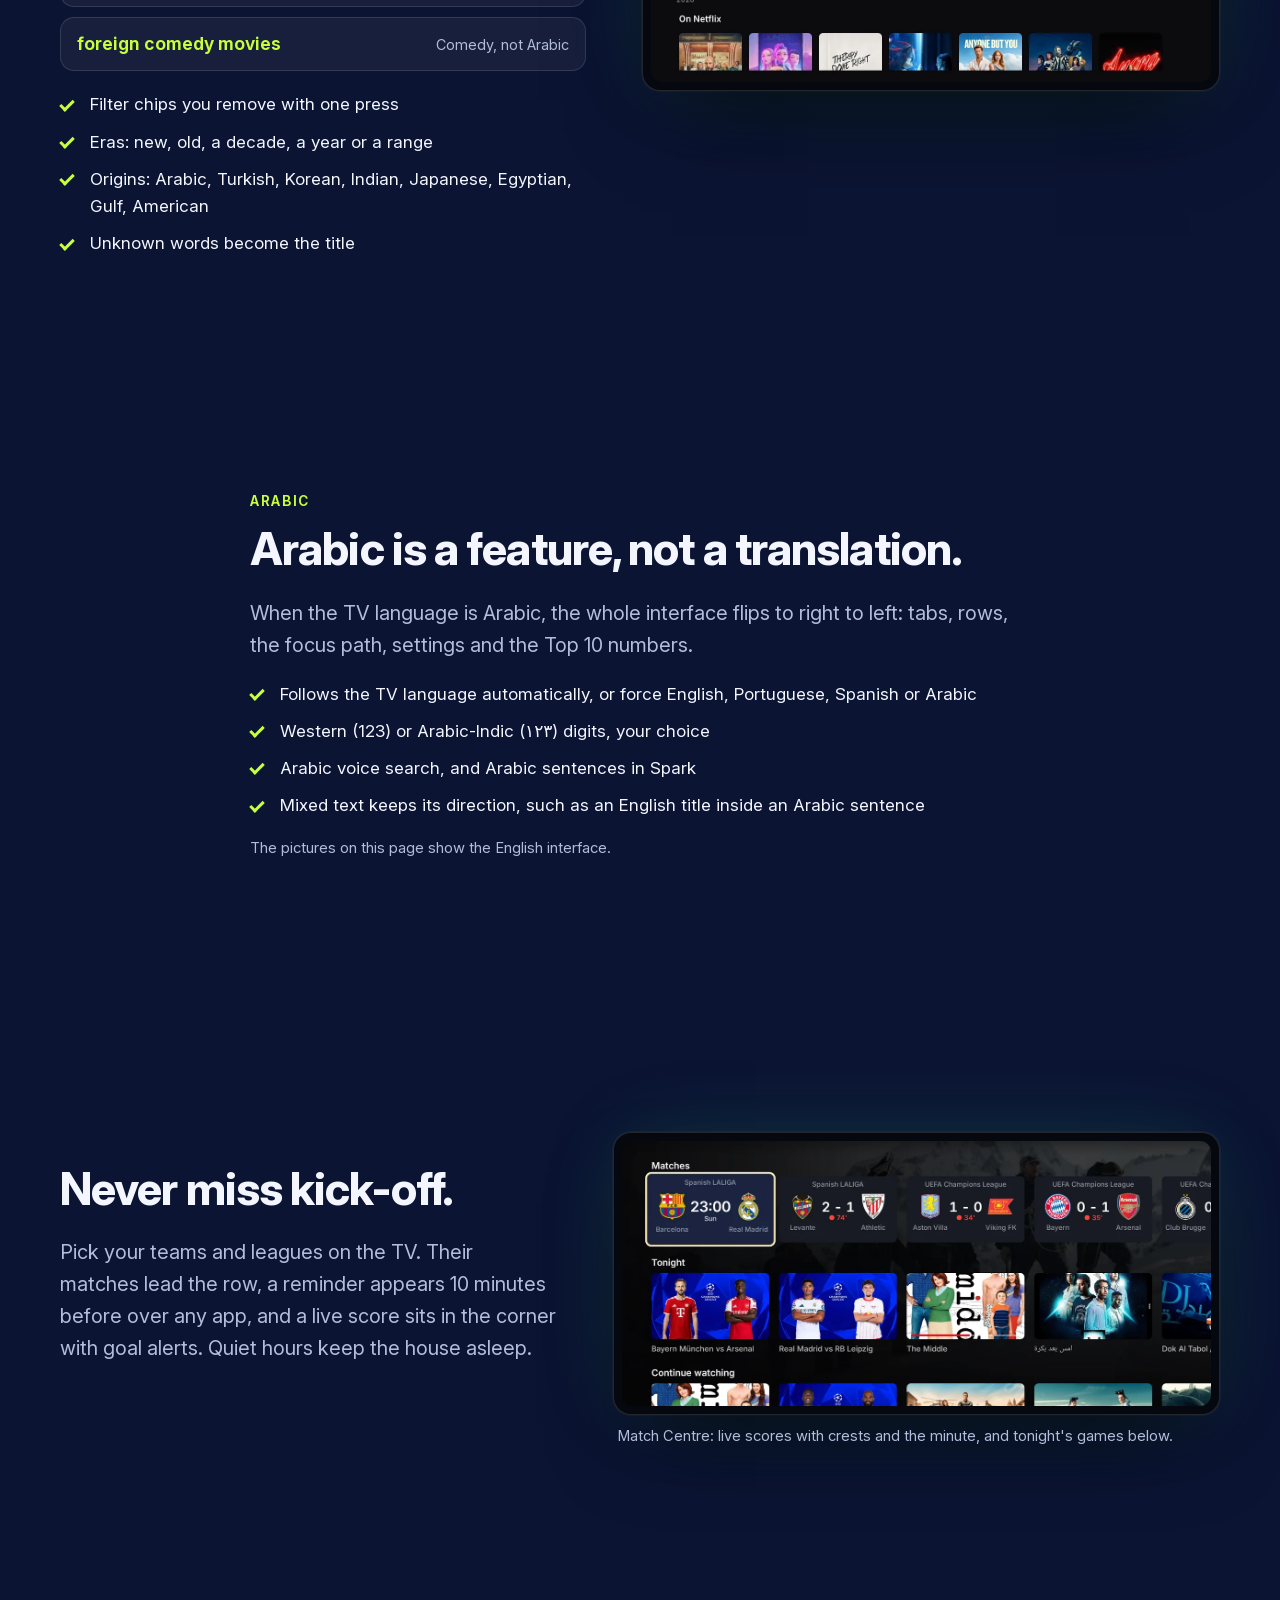
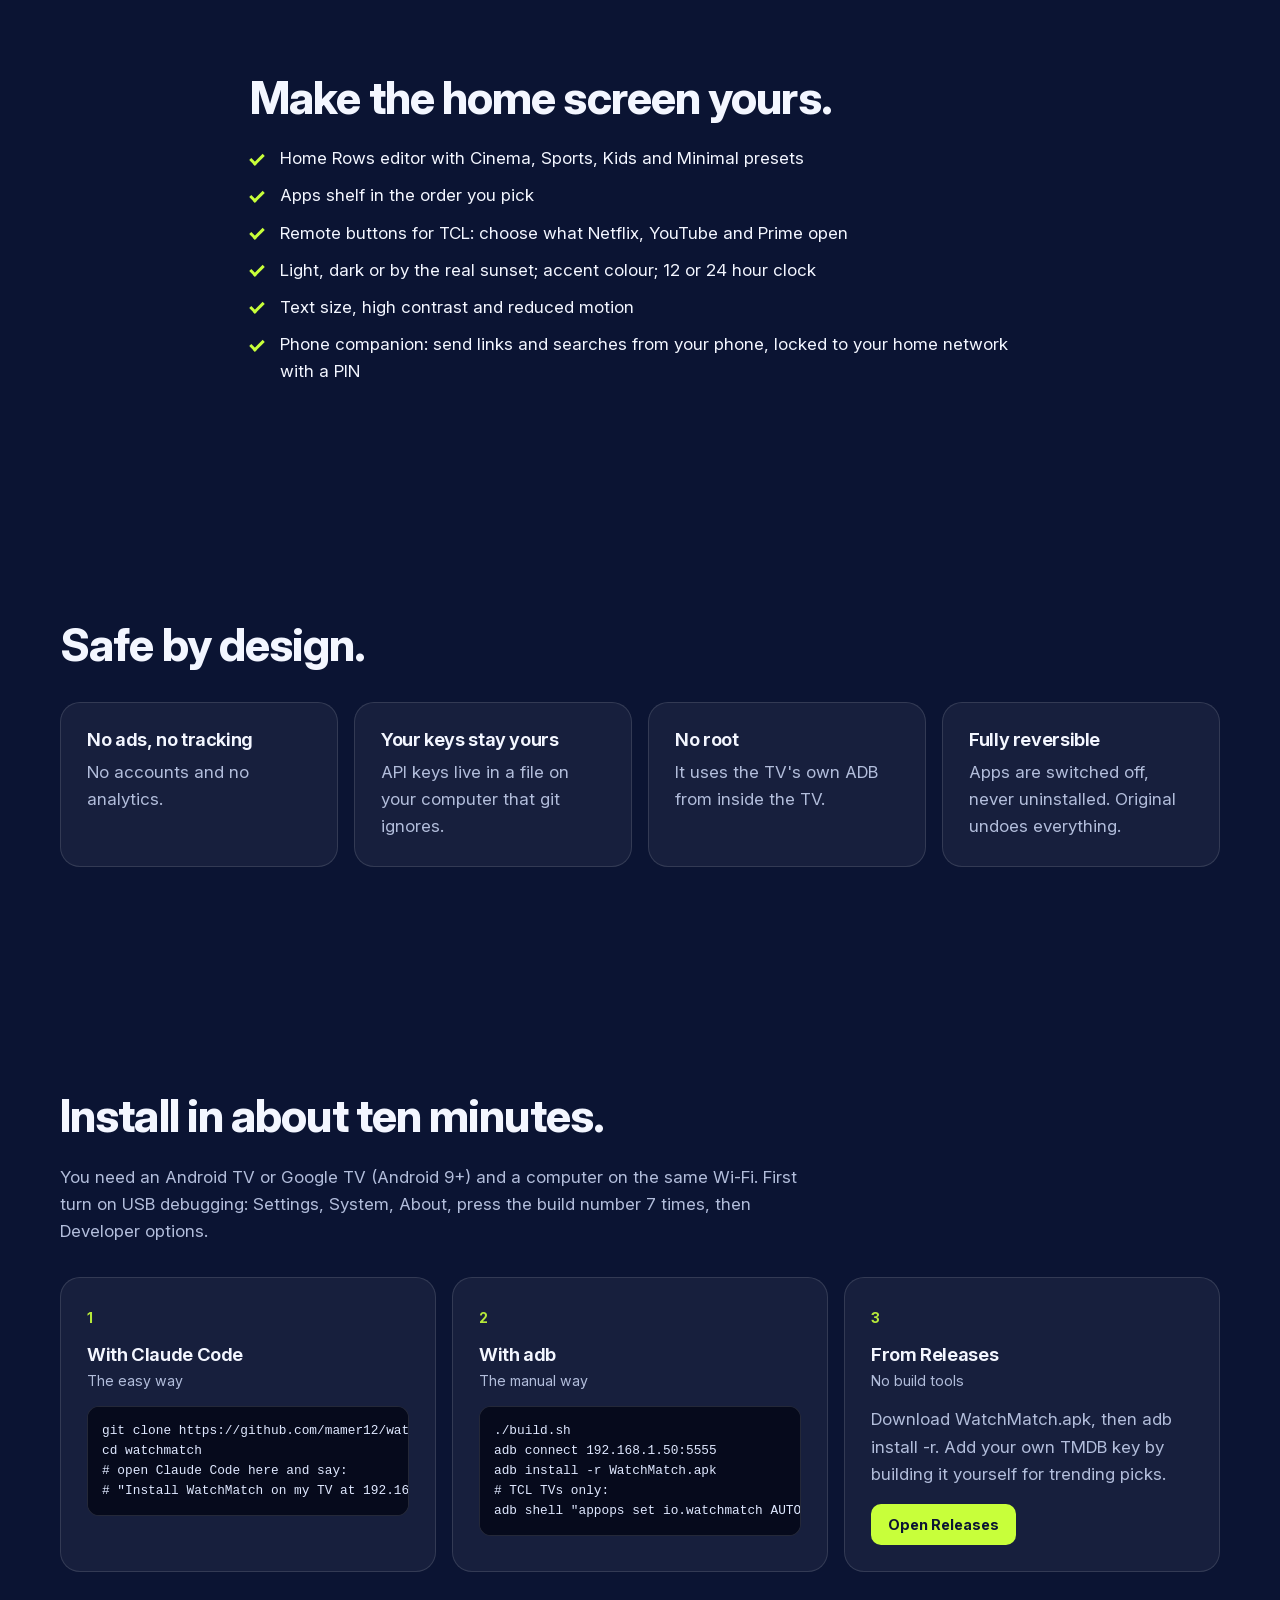
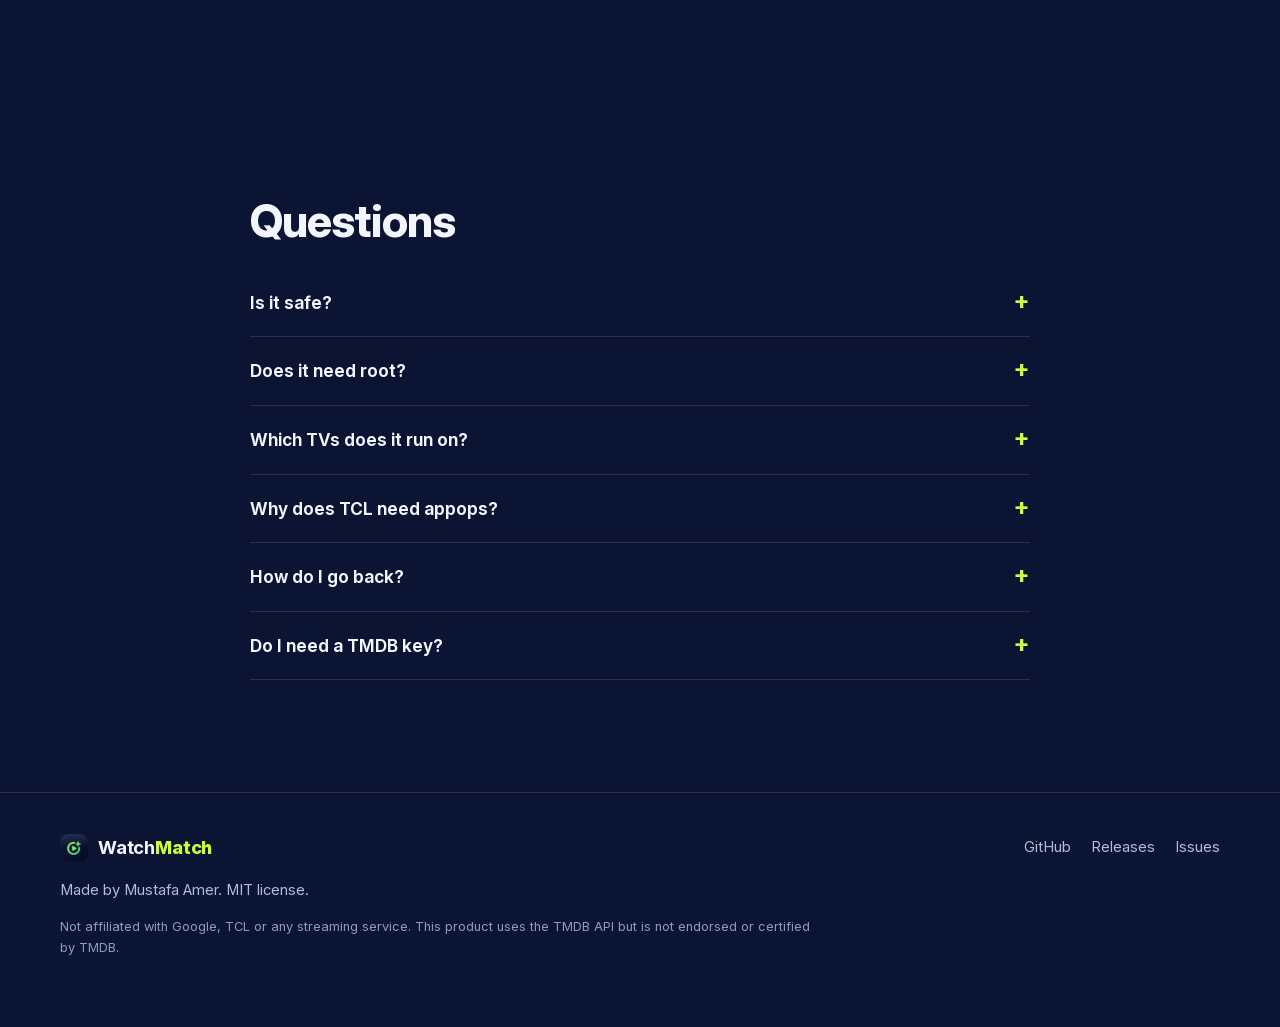
==== commit 7149eed4: "Site: drop the Portuguese page, add the GitHub icon at the top and on the landing The website is now" ====
--- a/docs/index.html
+++ b/docs/index.html
@@ -20,7 +20,7 @@
   <title>WatchMatch: the fast, ad-free home screen for your TV</title>
   <meta name="description" content="Open-source home screen for Android TV and Google TV, with Spark natural-language search in Arabic and English, a fully right-to-left Arabic interface, live match scores and no ads. One button to undo.">
   <link rel="canonical" href="https://mamer12.github.io/watchmatch/">
-  <link rel="alternate" hreflang="en" href="https://mamer12.github.io/watchmatch/"><link rel="alternate" hreflang="pt-BR" href="https://mamer12.github.io/watchmatch/pt/"><link rel="alternate" hreflang="ar" href="https://mamer12.github.io/watchmatch/ar/"><link rel="alternate" hreflang="x-default" href="https://mamer12.github.io/watchmatch/">
+  <link rel="alternate" hreflang="en" href="https://mamer12.github.io/watchmatch/"><link rel="alternate" hreflang="ar" href="https://mamer12.github.io/watchmatch/ar/"><link rel="alternate" hreflang="x-default" href="https://mamer12.github.io/watchmatch/">
   <meta name="theme-color" content="#0B1433">
   <meta property="og:type" content="website">
   <meta property="og:locale" content="en_US">
@@ -44,9 +44,9 @@
 <a class="skip" href="#main">Skip to content</a>
 <header class="nav" id="nav">
   <a class="brand" href="#top" aria-label="WatchMatch"><img src="assets/icon-512.png" alt="" width="32" height="32"><span>Watch<b>Match</b></span></a>
-  <nav class="links" aria-label="Features"><a href="#features">Features</a><a href="#spark">Spark</a><a href="#arabic">Arabic</a><a href="#install">Install</a><a href="#faq">FAQ</a><a href="https://github.com/mamer12/watchmatch">GitHub</a></nav>
-  <div class="nav-end">
-    <div class="langs" role="group" aria-label="Language"><a href="./" hreflang="en" lang="en" data-lang="en" aria-label="English" aria-current="true">EN</a><a href="pt/" hreflang="pt-BR" lang="pt-BR" data-lang="pt" aria-label="Português">PT</a><a href="ar/" hreflang="ar" lang="ar" data-lang="ar" aria-label="العربية">AR</a></div>
+  <nav class="links" aria-label="Features"><a href="#features">Features</a><a href="#spark">Spark</a><a href="#arabic">Arabic</a><a href="#install">Install</a><a href="#faq">FAQ</a></nav>
+  <div class="nav-end"><a class="gh-link" href="https://github.com/mamer12/watchmatch" aria-label="GitHub repository" title="GitHub"><svg class="gh" viewBox="0 0 16 16" width="20" height="20" aria-hidden="true" focusable="false"><path fill="currentColor" d="M8 0C3.58 0 0 3.58 0 8c0 3.54 2.29 6.53 5.47 7.59.4.07.55-.17.55-.38 0-.19-.01-.82-.01-1.49-2.01.37-2.53-.49-2.69-.94-.09-.23-.48-.94-.82-1.13-.28-.15-.68-.52-.01-.53.63-.01 1.08.58 1.23.82.72 1.21 1.87.87 2.33.66.07-.52.28-.87.51-1.07-1.78-.2-3.64-.89-3.64-3.95 0-.87.31-1.59.82-2.15-.08-.2-.36-1.02.08-2.12 0 0 .67-.21 2.2.82a7.6 7.6 0 0 1 4 0c1.53-1.04 2.2-.82 2.2-.82.44 1.1.16 1.92.08 2.12.51.56.82 1.27.82 2.15 0 3.07-1.87 3.75-3.65 3.95.29.25.54.73.54 1.48 0 1.07-.01 1.93-.01 2.2 0 .21.15.46.55.38A8.01 8.01 0 0 0 16 8c0-4.42-3.58-8-8-8Z"/></svg></a>
+    <div class="langs" role="group" aria-label="Language"><a href="./" hreflang="en" lang="en" data-lang="en" aria-label="English" aria-current="true">EN</a><a href="ar/" hreflang="ar" lang="ar" data-lang="ar" aria-label="العربية">AR</a></div>
     <a class="btn btn-sm" href="#install">Install</a>
   </div>
 </header>
@@ -60,7 +60,7 @@
       <div class="cta">
         <a class="btn" href="#install">Install in 10 minutes</a>
         <a class="btn btn-ghost" href="https://github.com/mamer12/watchmatch/releases">Download APK</a>
-        <a class="btn btn-link" href="https://github.com/mamer12/watchmatch">View on GitHub</a>
+        <a class="btn btn-ghost btn-gh btn-icon" href="https://github.com/mamer12/watchmatch" aria-label="GitHub repository" title="GitHub"><svg class="gh" viewBox="0 0 16 16" width="20" height="20" aria-hidden="true" focusable="false"><path fill="currentColor" d="M8 0C3.58 0 0 3.58 0 8c0 3.54 2.29 6.53 5.47 7.59.4.07.55-.17.55-.38 0-.19-.01-.82-.01-1.49-2.01.37-2.53-.49-2.69-.94-.09-.23-.48-.94-.82-1.13-.28-.15-.68-.52-.01-.53.63-.01 1.08.58 1.23.82.72 1.21 1.87.87 2.33.66.07-.52.28-.87.51-1.07-1.78-.2-3.64-.89-3.64-3.95 0-.87.31-1.59.82-2.15-.08-.2-.36-1.02.08-2.12 0 0 .67-.21 2.2.82a7.6 7.6 0 0 1 4 0c1.53-1.04 2.2-.82 2.2-.82.44 1.1.16 1.92.08 2.12.51.56.82 1.27.82 2.15 0 3.07-1.87 3.75-3.65 3.95.29.25.54.73.54 1.48 0 1.07-.01 1.93-.01 2.2 0 .21.15.46.55.38A8.01 8.01 0 0 0 16 8c0-4.42-3.58-8-8-8Z"/></svg></a>
       </div>
       <ul class="badges"><li>Beta</li><li>MIT licensed</li><li>Open source</li><li>Arabic and RTL</li><li>No root</li><li>1.5 MB</li></ul>
     </div>
--- a/docs/styles.css
+++ b/docs/styles.css
@@ -202,3 +202,11 @@
   .flip2 { grid-template-columns: minmax(0, 1fr); }
 }
 @media (max-width: 980px) { .flip2 { grid-template-columns: minmax(0, 1fr); } }
+
+/* GitHub mark: in the header and on the landing button */
+.gh-link { display: inline-flex; align-items: center; justify-content: center; width: 36px; height: 36px; border-radius: 999px; color: var(--muted); }
+.gh-link:hover, .gh-link:focus-visible { color: var(--text, #fff); background: var(--line); }
+.btn-gh { display: inline-flex; align-items: center; gap: 8px; }
+.btn-gh .gh { flex: none; }
+.btn-icon { padding-left: 14px; padding-right: 14px; }
+.btn-icon .gh { width: 22px; height: 22px; }
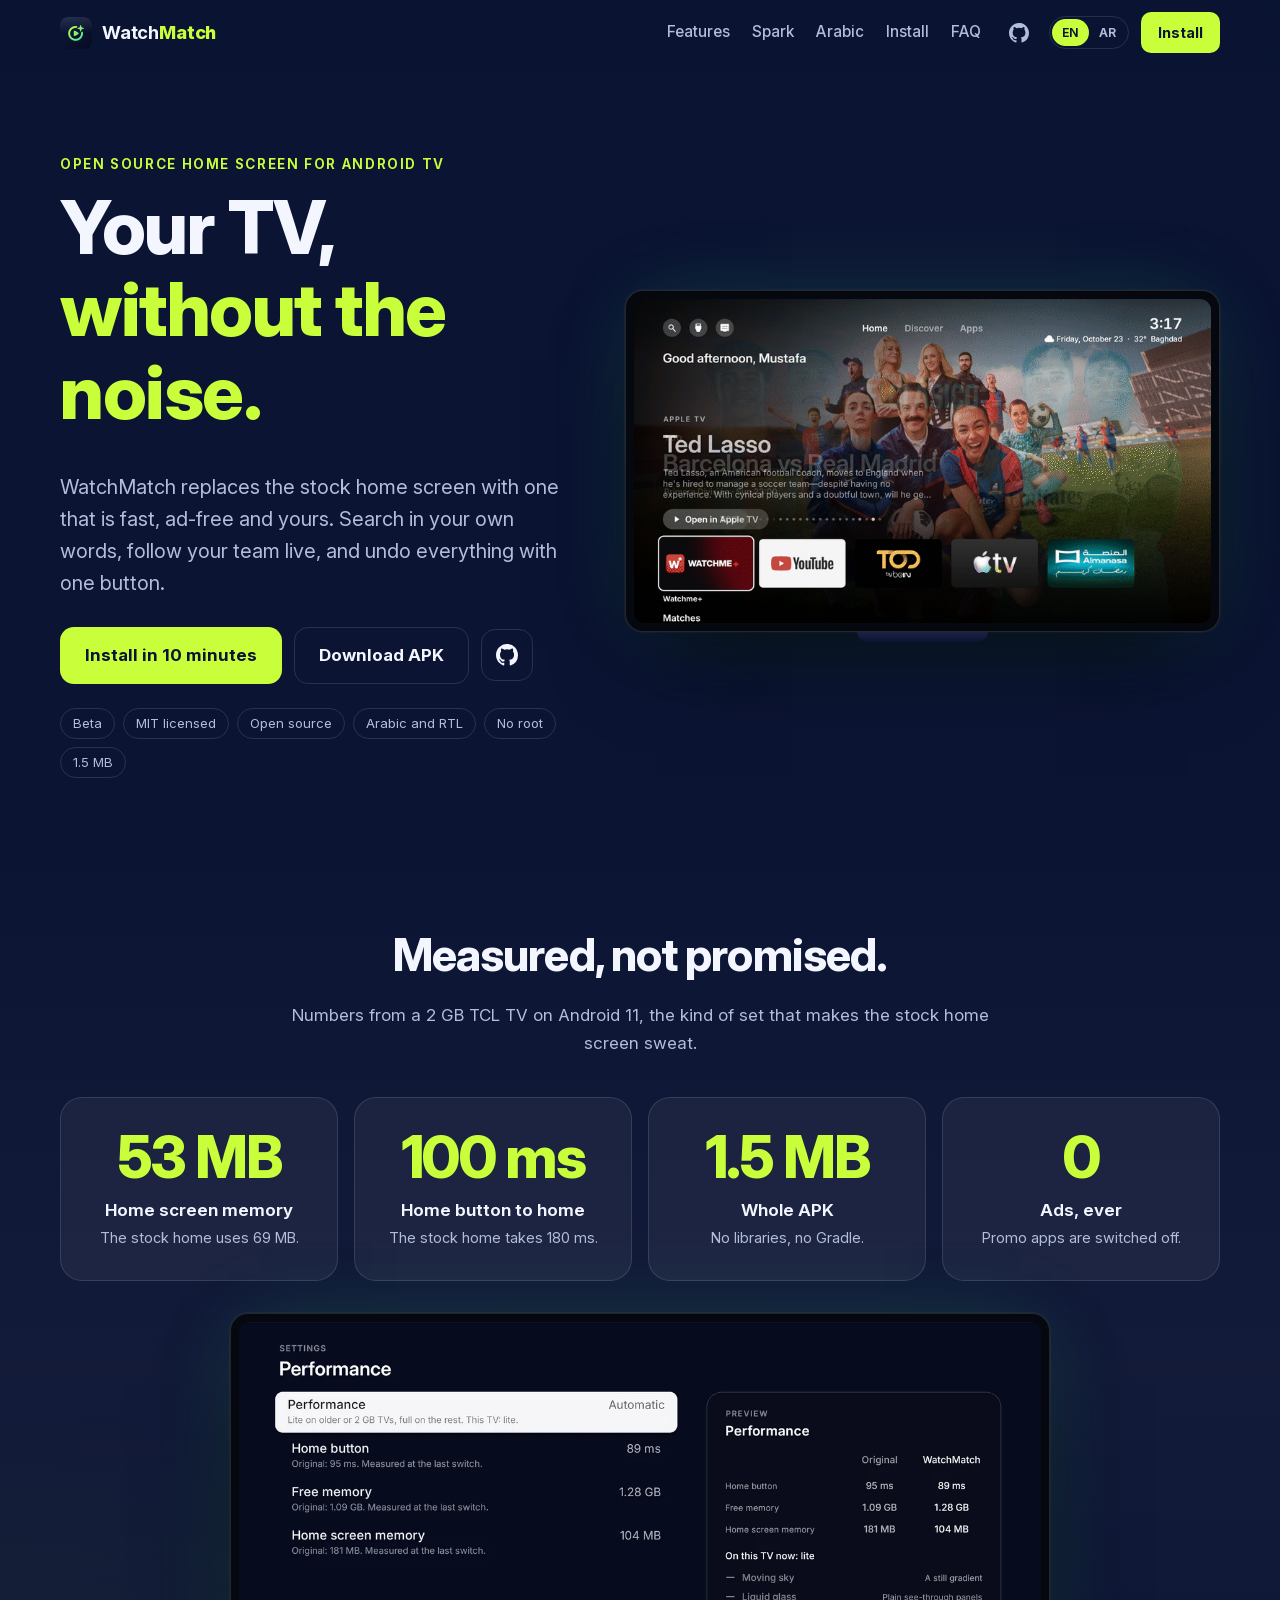
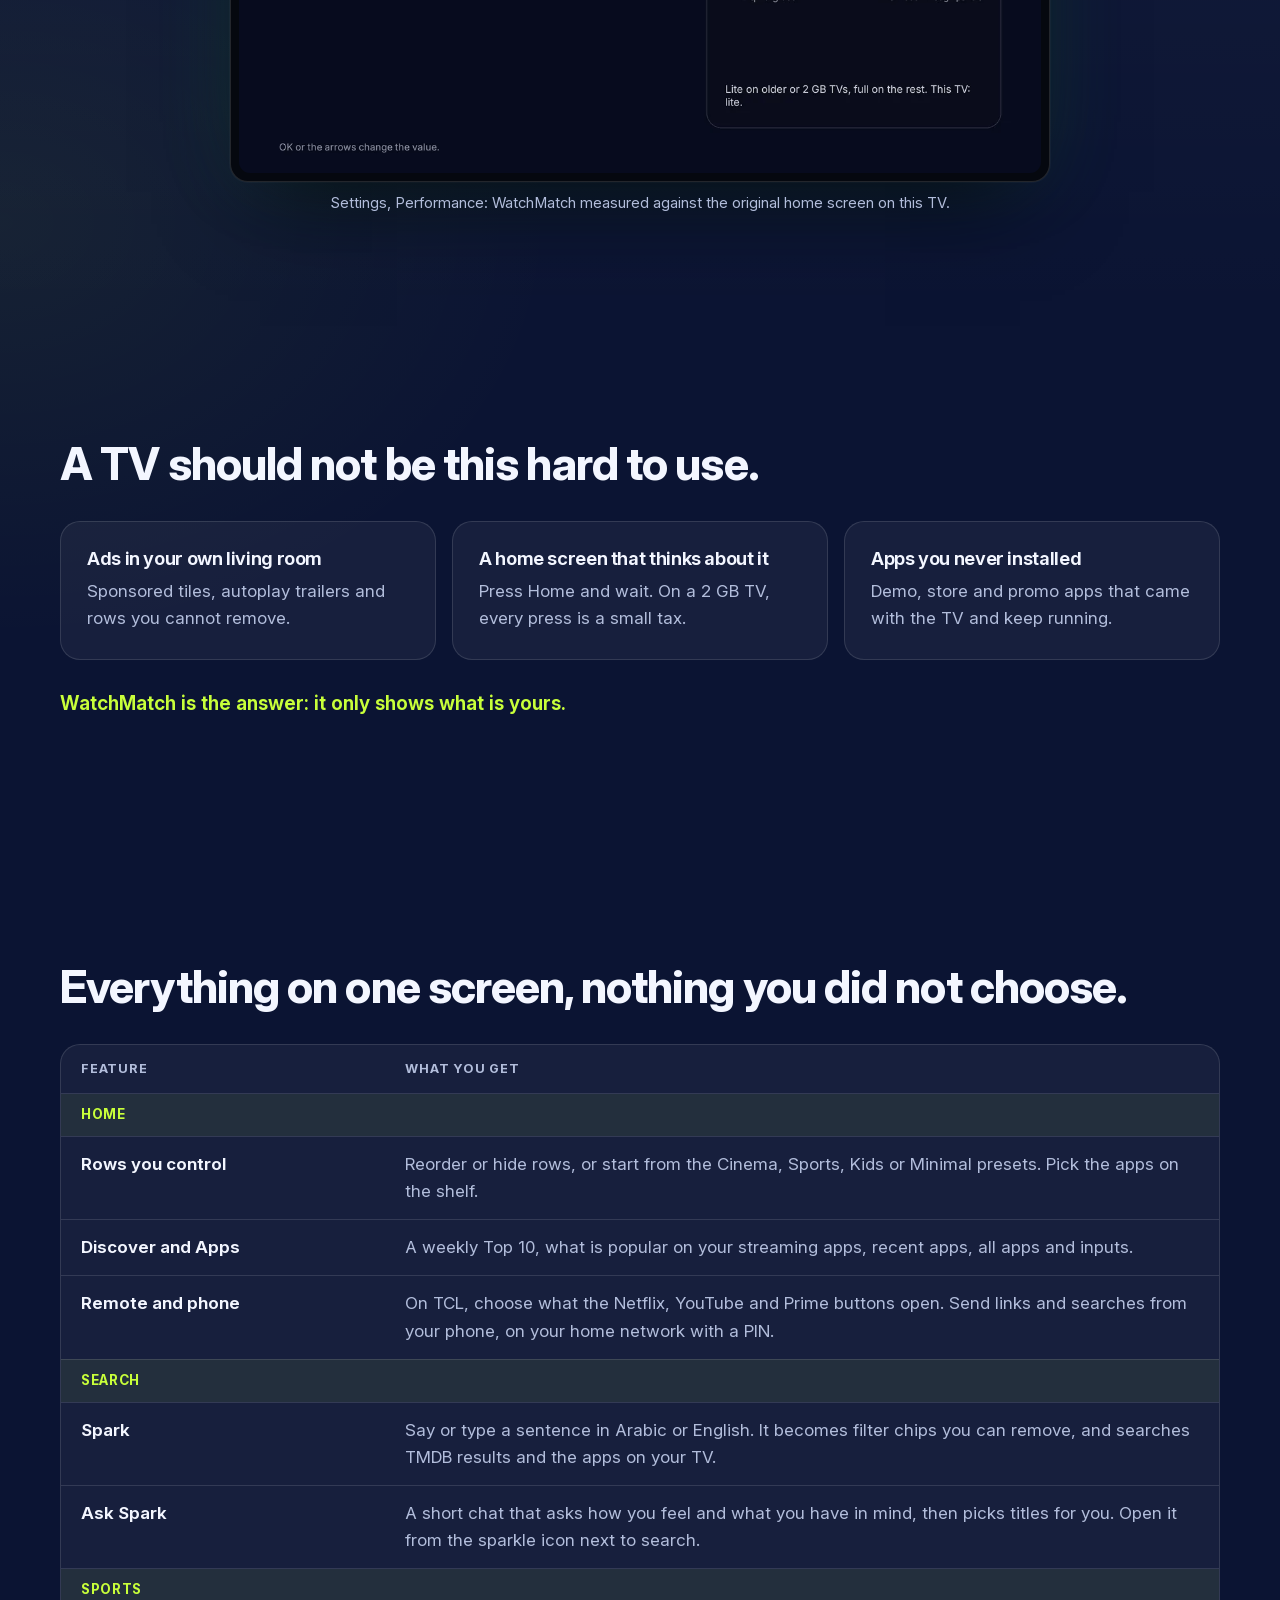
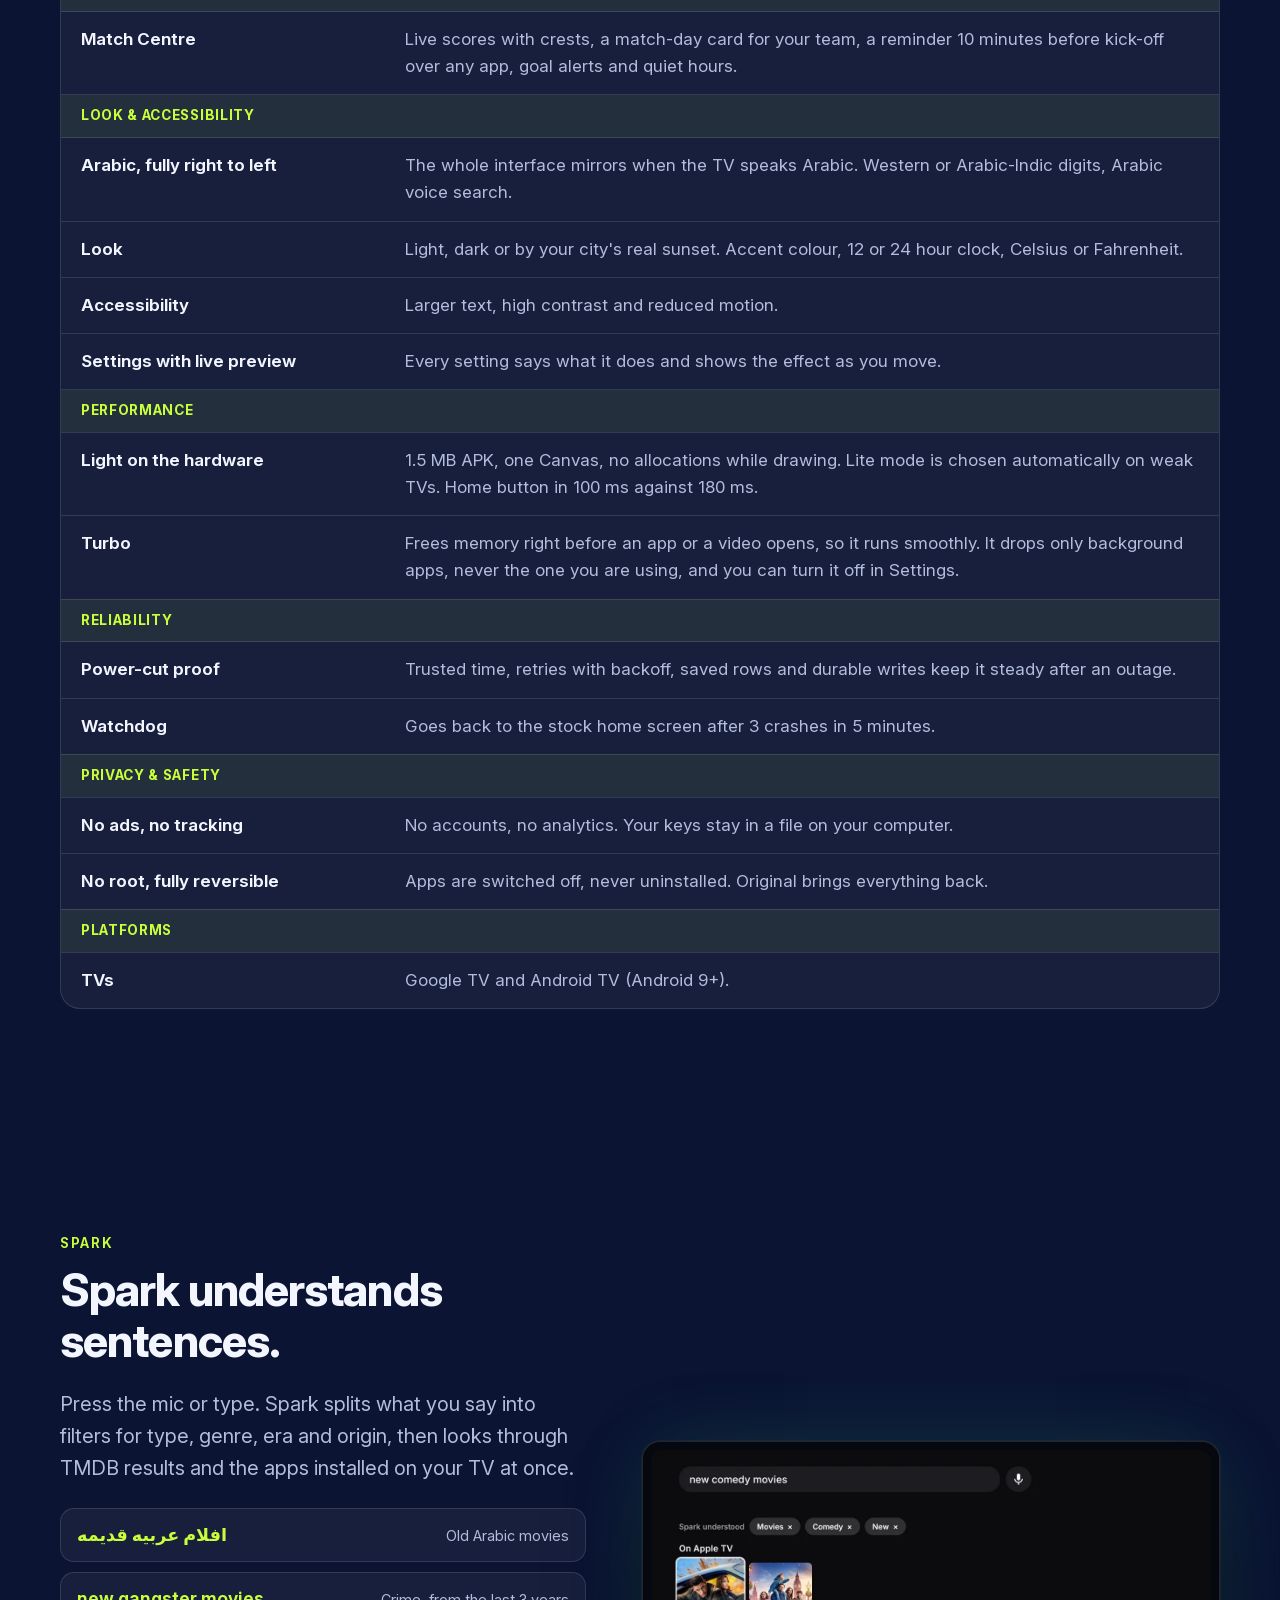
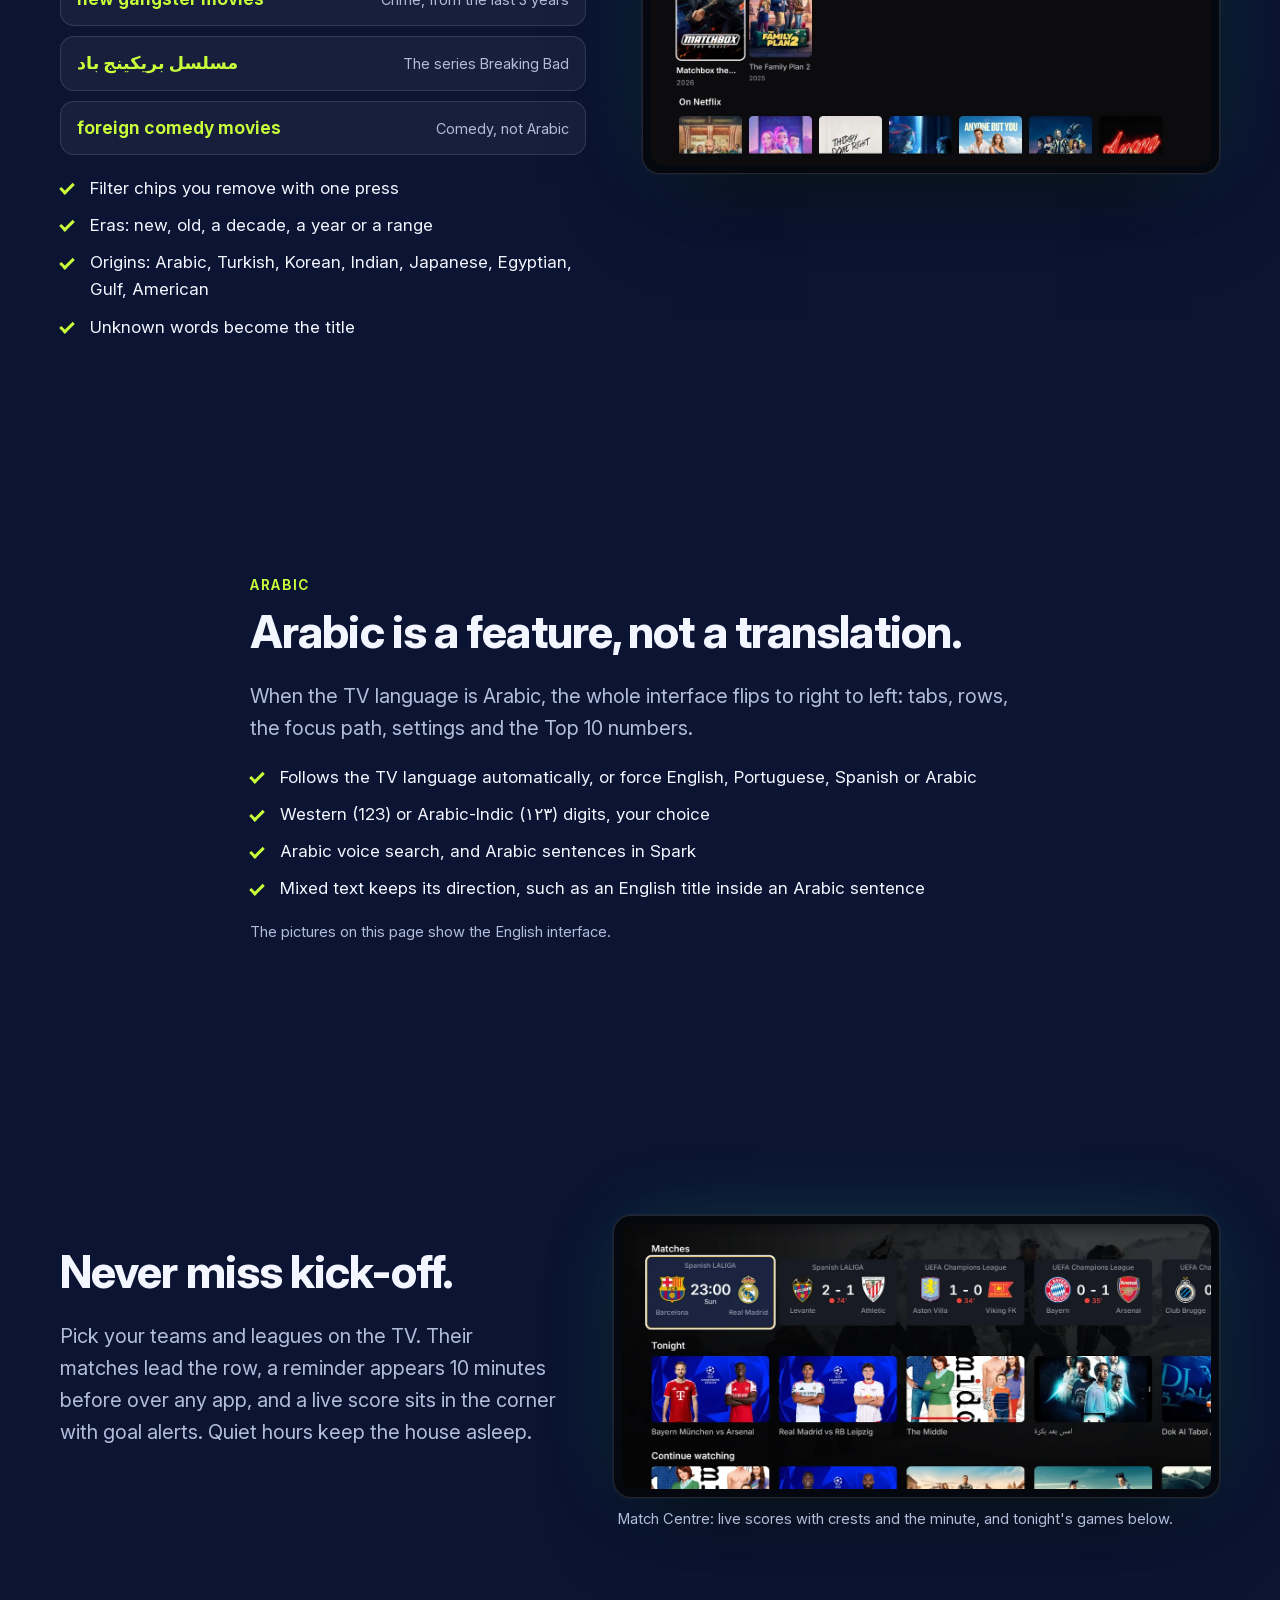
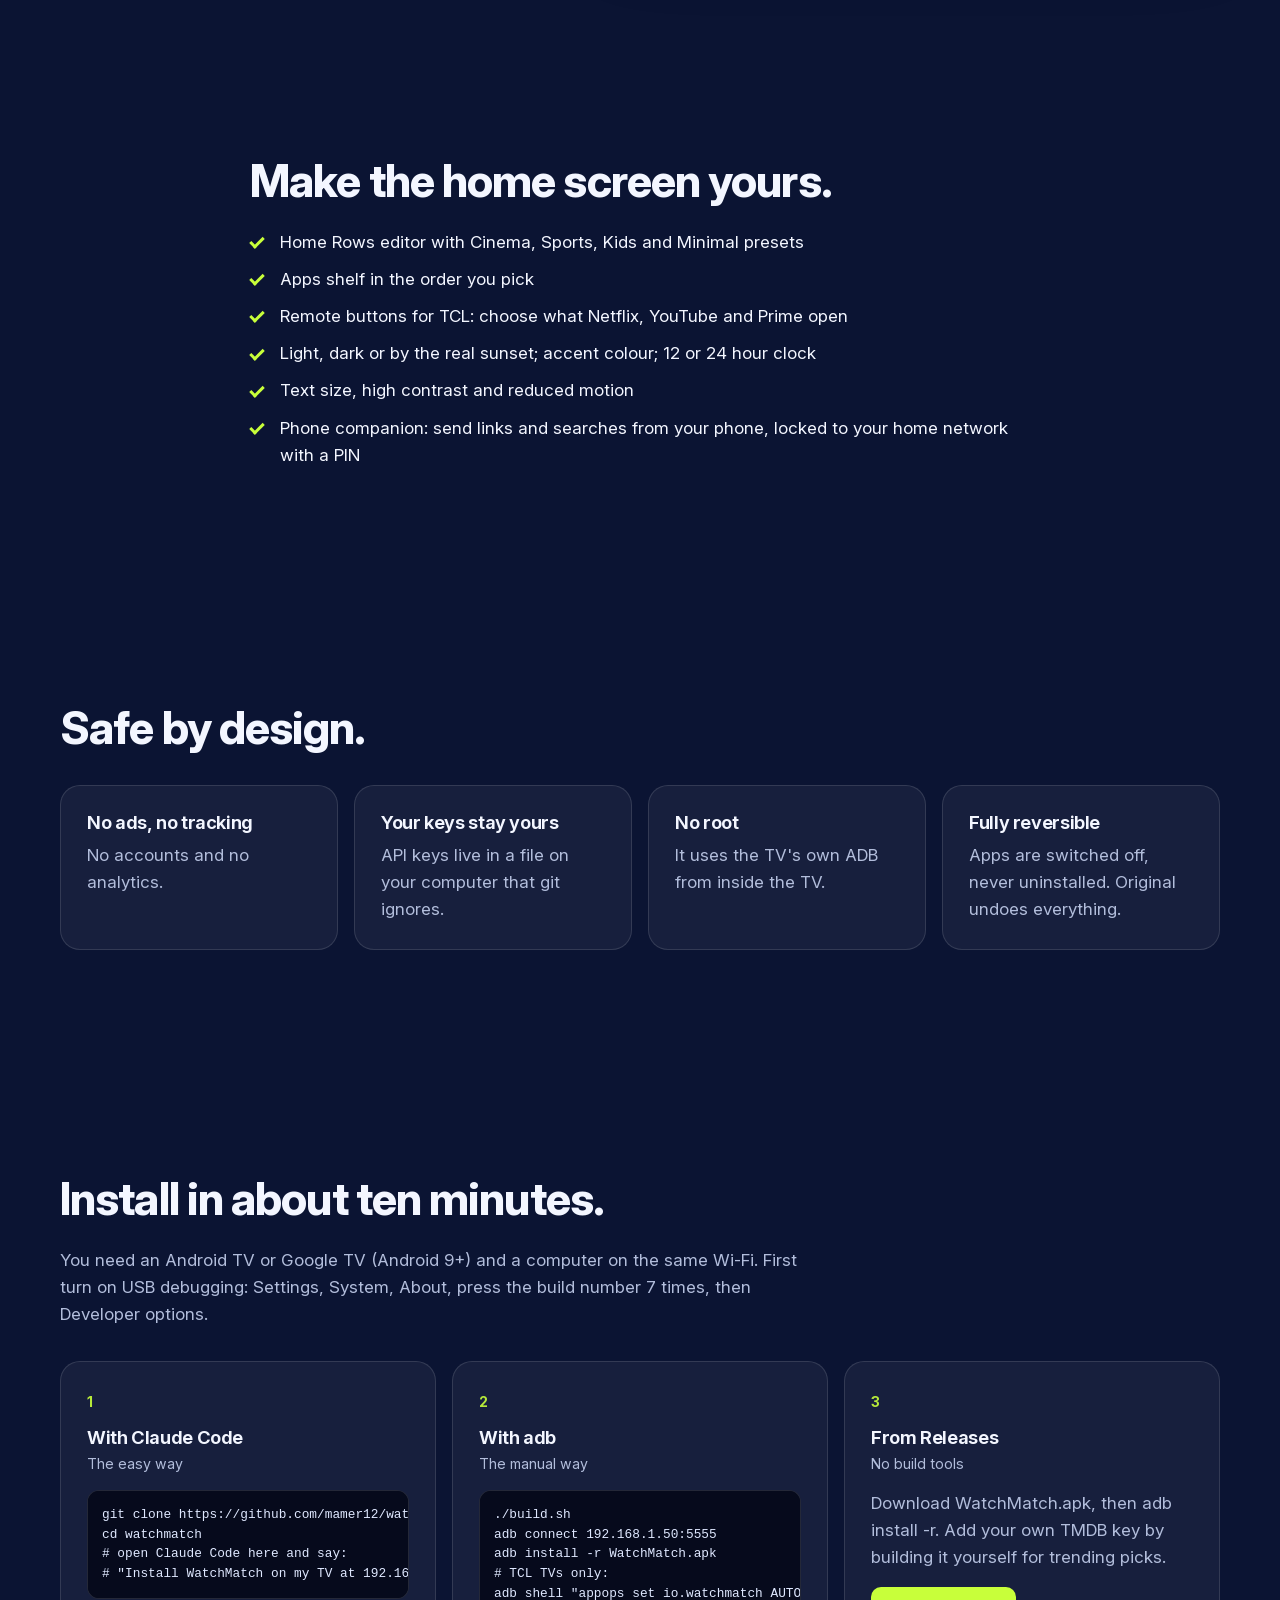
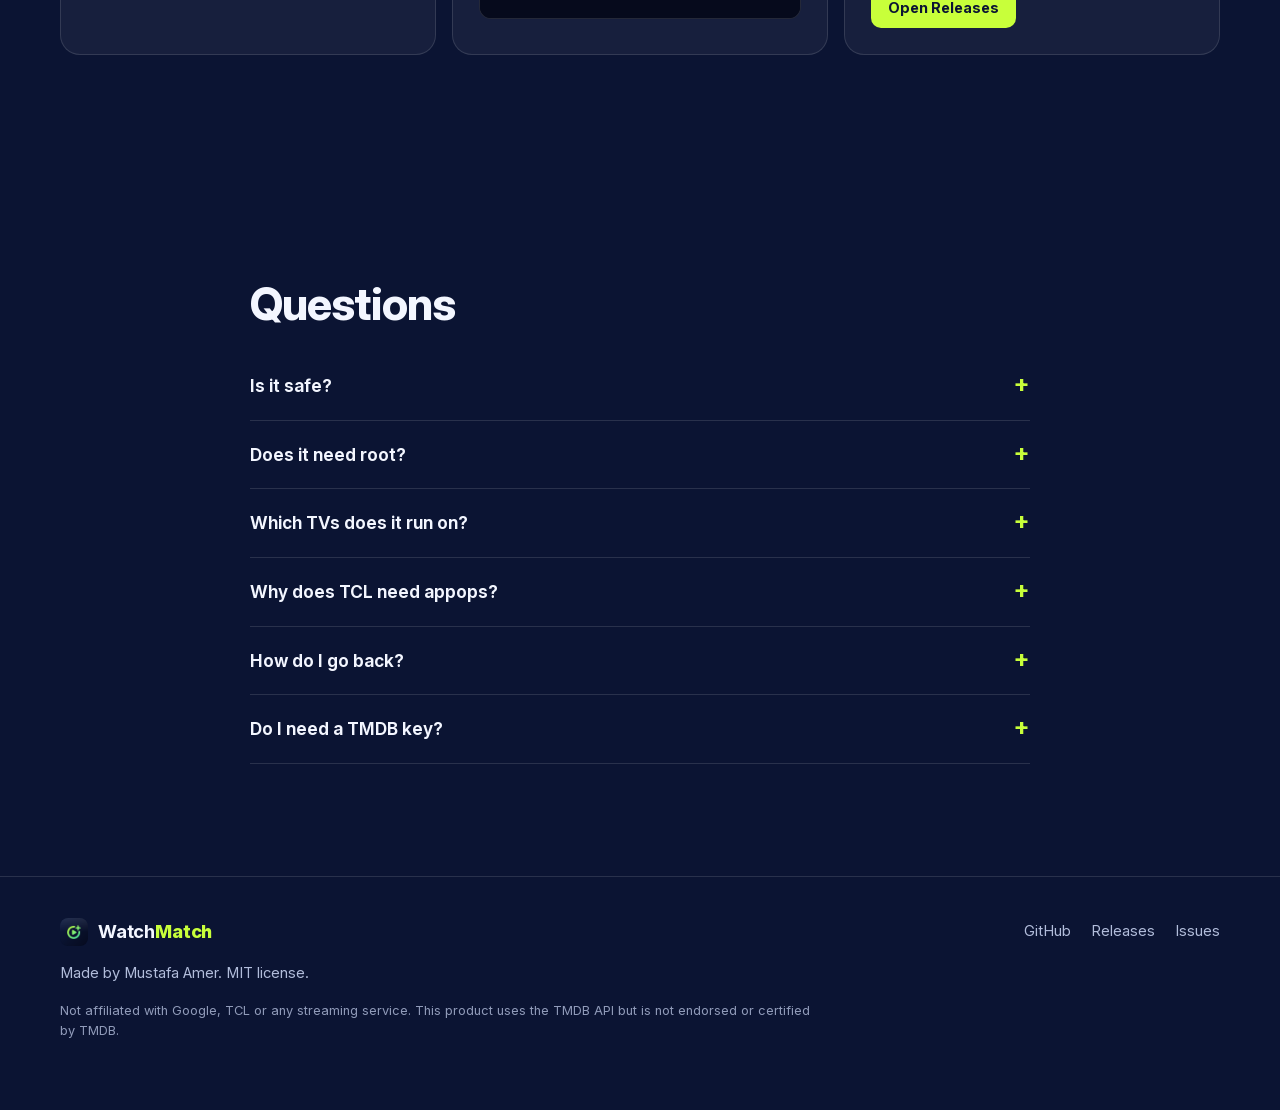
==== commit 23de9fbb: "Turbo: free background memory just before an app or a video opens When free memory is low, Turbo dro" ====
--- a/docs/index.html
+++ b/docs/index.html
@@ -88,7 +88,7 @@
 <section id="features" class="features">
   <div class="wrap">
     <h2>Everything on one screen, nothing you did not choose.</h2>
-    <div class="ft-wrap" data-reveal><table class="ft"><thead><tr><th scope="col">Feature</th><th scope="col">What you get</th></tr></thead><tbody><tr class="grp"><th colspan="2" scope="colgroup">Home</th></tr><tr><th scope="row">Rows you control</th><td>Reorder or hide rows, or start from the Cinema, Sports, Kids or Minimal presets. Pick the apps on the shelf.</td></tr><tr><th scope="row">Discover and Apps</th><td>A weekly Top 10, what is popular on your streaming apps, recent apps, all apps and inputs.</td></tr><tr><th scope="row">Remote and phone</th><td>On TCL, choose what the Netflix, YouTube and Prime buttons open. Send links and searches from your phone, on your home network with a PIN.</td></tr><tr class="grp"><th colspan="2" scope="colgroup">Search</th></tr><tr><th scope="row">Spark</th><td>Say or type a sentence in Arabic or English. It becomes filter chips you can remove, and searches TMDB results and the apps on your TV.</td></tr><tr><th scope="row">Ask Spark</th><td>A short chat that asks how you feel and what you have in mind, then picks titles for you. Open it from the sparkle icon next to search.</td></tr><tr class="grp"><th colspan="2" scope="colgroup">Sports</th></tr><tr><th scope="row">Match Centre</th><td>Live scores with crests, a match-day card for your team, a reminder 10 minutes before kick-off over any app, goal alerts and quiet hours.</td></tr><tr class="grp"><th colspan="2" scope="colgroup">Look &amp; accessibility</th></tr><tr><th scope="row">Arabic, fully right to left</th><td>The whole interface mirrors when the TV speaks Arabic. Western or Arabic-Indic digits, Arabic voice search.</td></tr><tr><th scope="row">Look</th><td>Light, dark or by your city&#x27;s real sunset. Accent colour, 12 or 24 hour clock, Celsius or Fahrenheit.</td></tr><tr><th scope="row">Accessibility</th><td>Larger text, high contrast and reduced motion.</td></tr><tr><th scope="row">Settings with live preview</th><td>Every setting says what it does and shows the effect as you move.</td></tr><tr class="grp"><th colspan="2" scope="colgroup">Performance</th></tr><tr><th scope="row">Light on the hardware</th><td>1.5 MB APK, one Canvas, no allocations while drawing. Lite mode is chosen automatically on weak TVs. Home button in 100 ms against 180 ms.</td></tr><tr class="grp"><th colspan="2" scope="colgroup">Reliability</th></tr><tr><th scope="row">Power-cut proof</th><td>Trusted time, retries with backoff, saved rows and durable writes keep it steady after an outage.</td></tr><tr><th scope="row">Watchdog</th><td>Goes back to the stock home screen after 3 crashes in 5 minutes.</td></tr><tr class="grp"><th colspan="2" scope="colgroup">Privacy &amp; safety</th></tr><tr><th scope="row">No ads, no tracking</th><td>No accounts, no analytics. Your keys stay in a file on your computer.</td></tr><tr><th scope="row">No root, fully reversible</th><td>Apps are switched off, never uninstalled. Original brings everything back.</td></tr><tr class="grp"><th colspan="2" scope="colgroup">Platforms</th></tr><tr><th scope="row">TVs</th><td>Google TV and Android TV (Android 9+).</td></tr></tbody></table></div>
+    <div class="ft-wrap" data-reveal><table class="ft"><thead><tr><th scope="col">Feature</th><th scope="col">What you get</th></tr></thead><tbody><tr class="grp"><th colspan="2" scope="colgroup">Home</th></tr><tr><th scope="row">Rows you control</th><td>Reorder or hide rows, or start from the Cinema, Sports, Kids or Minimal presets. Pick the apps on the shelf.</td></tr><tr><th scope="row">Discover and Apps</th><td>A weekly Top 10, what is popular on your streaming apps, recent apps, all apps and inputs.</td></tr><tr><th scope="row">Remote and phone</th><td>On TCL, choose what the Netflix, YouTube and Prime buttons open. Send links and searches from your phone, on your home network with a PIN.</td></tr><tr class="grp"><th colspan="2" scope="colgroup">Search</th></tr><tr><th scope="row">Spark</th><td>Say or type a sentence in Arabic or English. It becomes filter chips you can remove, and searches TMDB results and the apps on your TV.</td></tr><tr><th scope="row">Ask Spark</th><td>A short chat that asks how you feel and what you have in mind, then picks titles for you. Open it from the sparkle icon next to search.</td></tr><tr class="grp"><th colspan="2" scope="colgroup">Sports</th></tr><tr><th scope="row">Match Centre</th><td>Live scores with crests, a match-day card for your team, a reminder 10 minutes before kick-off over any app, goal alerts and quiet hours.</td></tr><tr class="grp"><th colspan="2" scope="colgroup">Look &amp; accessibility</th></tr><tr><th scope="row">Arabic, fully right to left</th><td>The whole interface mirrors when the TV speaks Arabic. Western or Arabic-Indic digits, Arabic voice search.</td></tr><tr><th scope="row">Look</th><td>Light, dark or by your city&#x27;s real sunset. Accent colour, 12 or 24 hour clock, Celsius or Fahrenheit.</td></tr><tr><th scope="row">Accessibility</th><td>Larger text, high contrast and reduced motion.</td></tr><tr><th scope="row">Settings with live preview</th><td>Every setting says what it does and shows the effect as you move.</td></tr><tr class="grp"><th colspan="2" scope="colgroup">Performance</th></tr><tr><th scope="row">Light on the hardware</th><td>1.5 MB APK, one Canvas, no allocations while drawing. Lite mode is chosen automatically on weak TVs. Home button in 100 ms against 180 ms.</td></tr><tr><th scope="row">Turbo</th><td>Frees memory right before an app or a video opens, so it runs smoothly. It drops only background apps, never the one you are using, and you can turn it off in Settings.</td></tr><tr class="grp"><th colspan="2" scope="colgroup">Reliability</th></tr><tr><th scope="row">Power-cut proof</th><td>Trusted time, retries with backoff, saved rows and durable writes keep it steady after an outage.</td></tr><tr><th scope="row">Watchdog</th><td>Goes back to the stock home screen after 3 crashes in 5 minutes.</td></tr><tr class="grp"><th colspan="2" scope="colgroup">Privacy &amp; safety</th></tr><tr><th scope="row">No ads, no tracking</th><td>No accounts, no analytics. Your keys stay in a file on your computer.</td></tr><tr><th scope="row">No root, fully reversible</th><td>Apps are switched off, never uninstalled. Original brings everything back.</td></tr><tr class="grp"><th colspan="2" scope="colgroup">Platforms</th></tr><tr><th scope="row">TVs</th><td>Google TV and Android TV (Android 9+).</td></tr></tbody></table></div>
   </div>
 </section>
 
